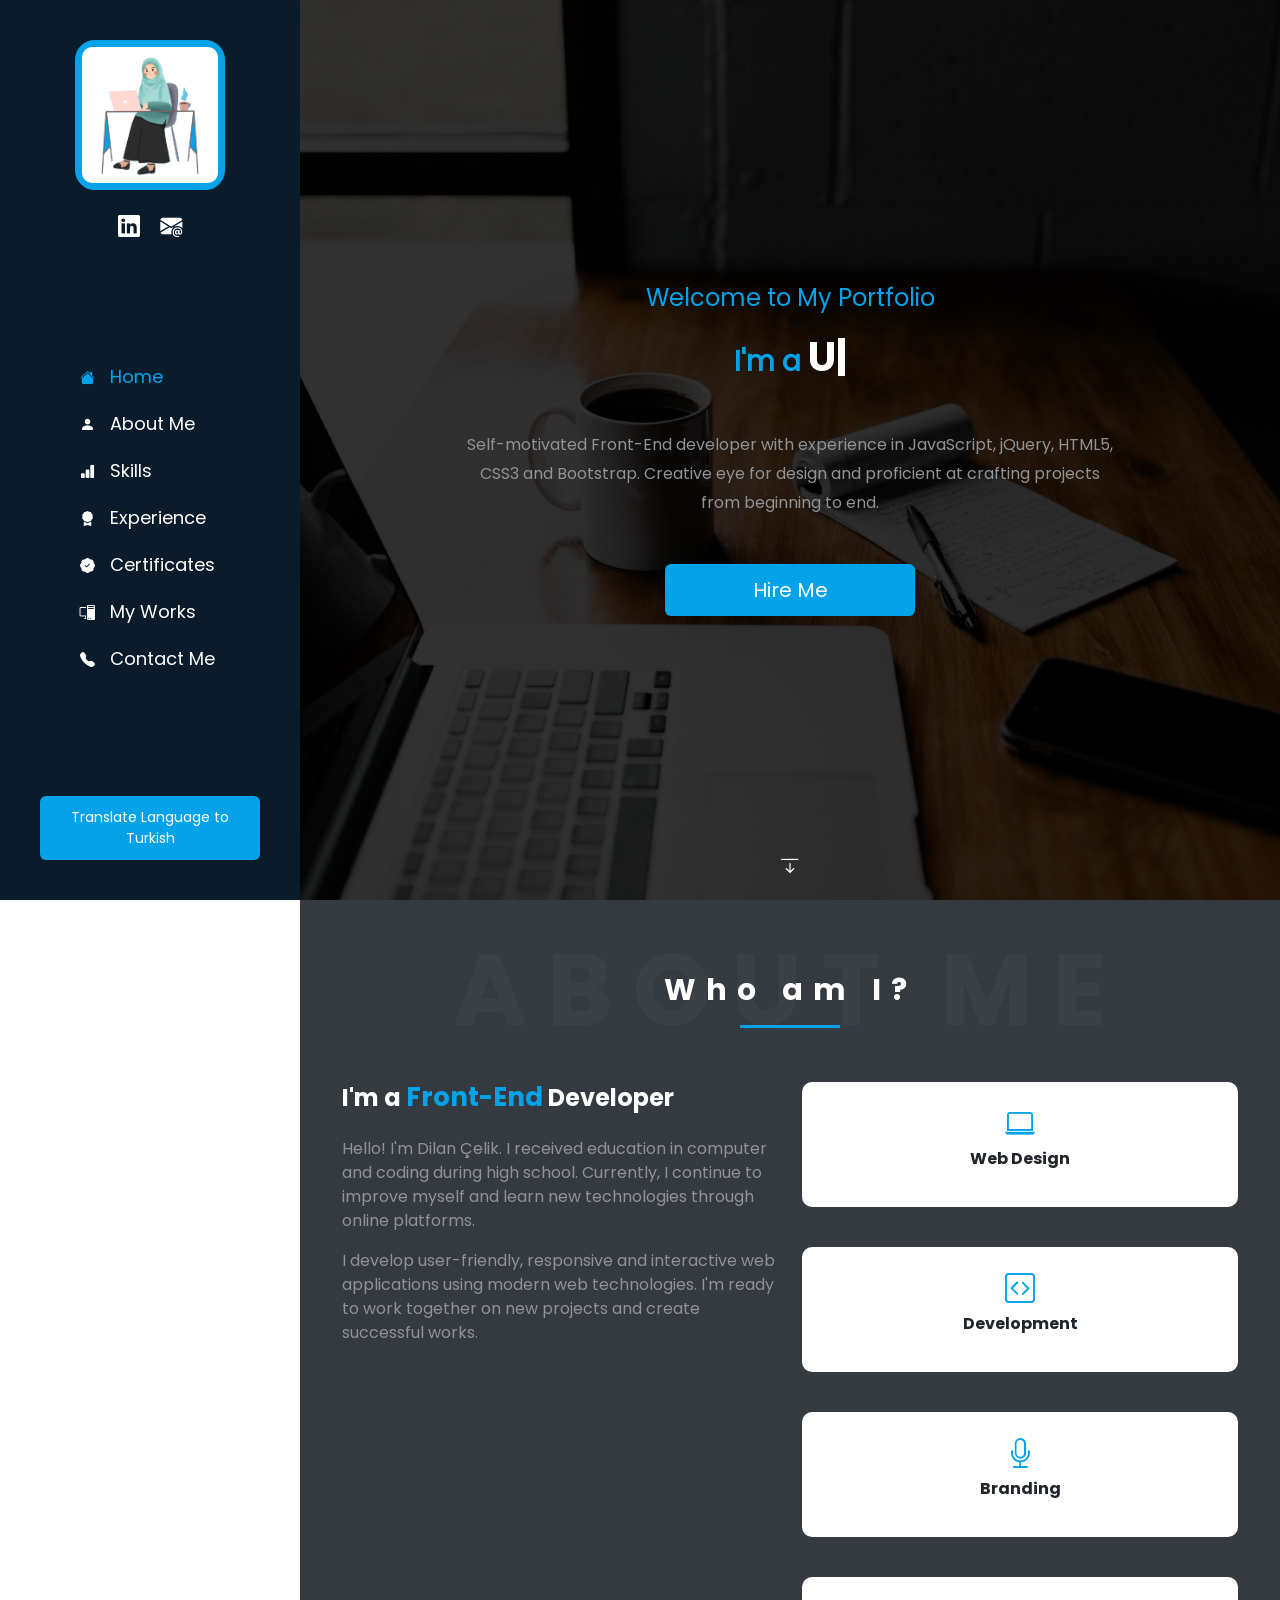
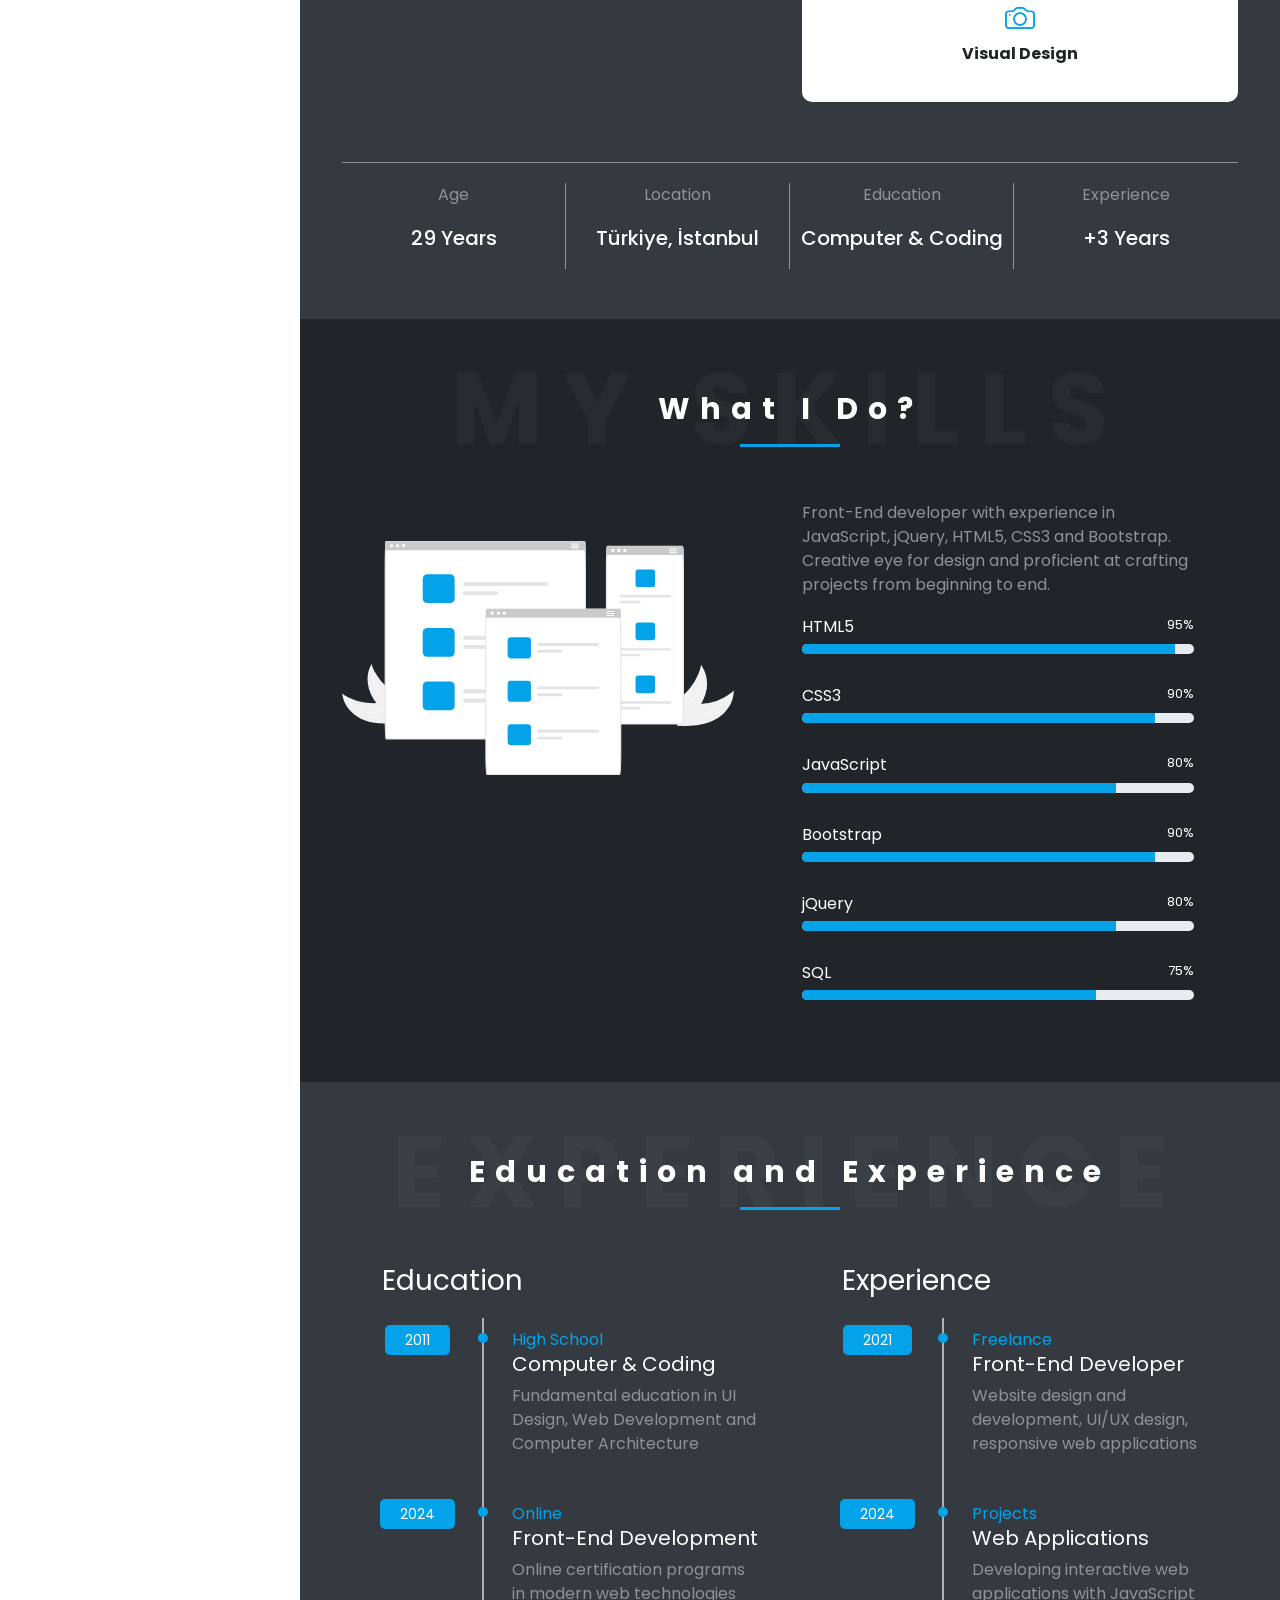
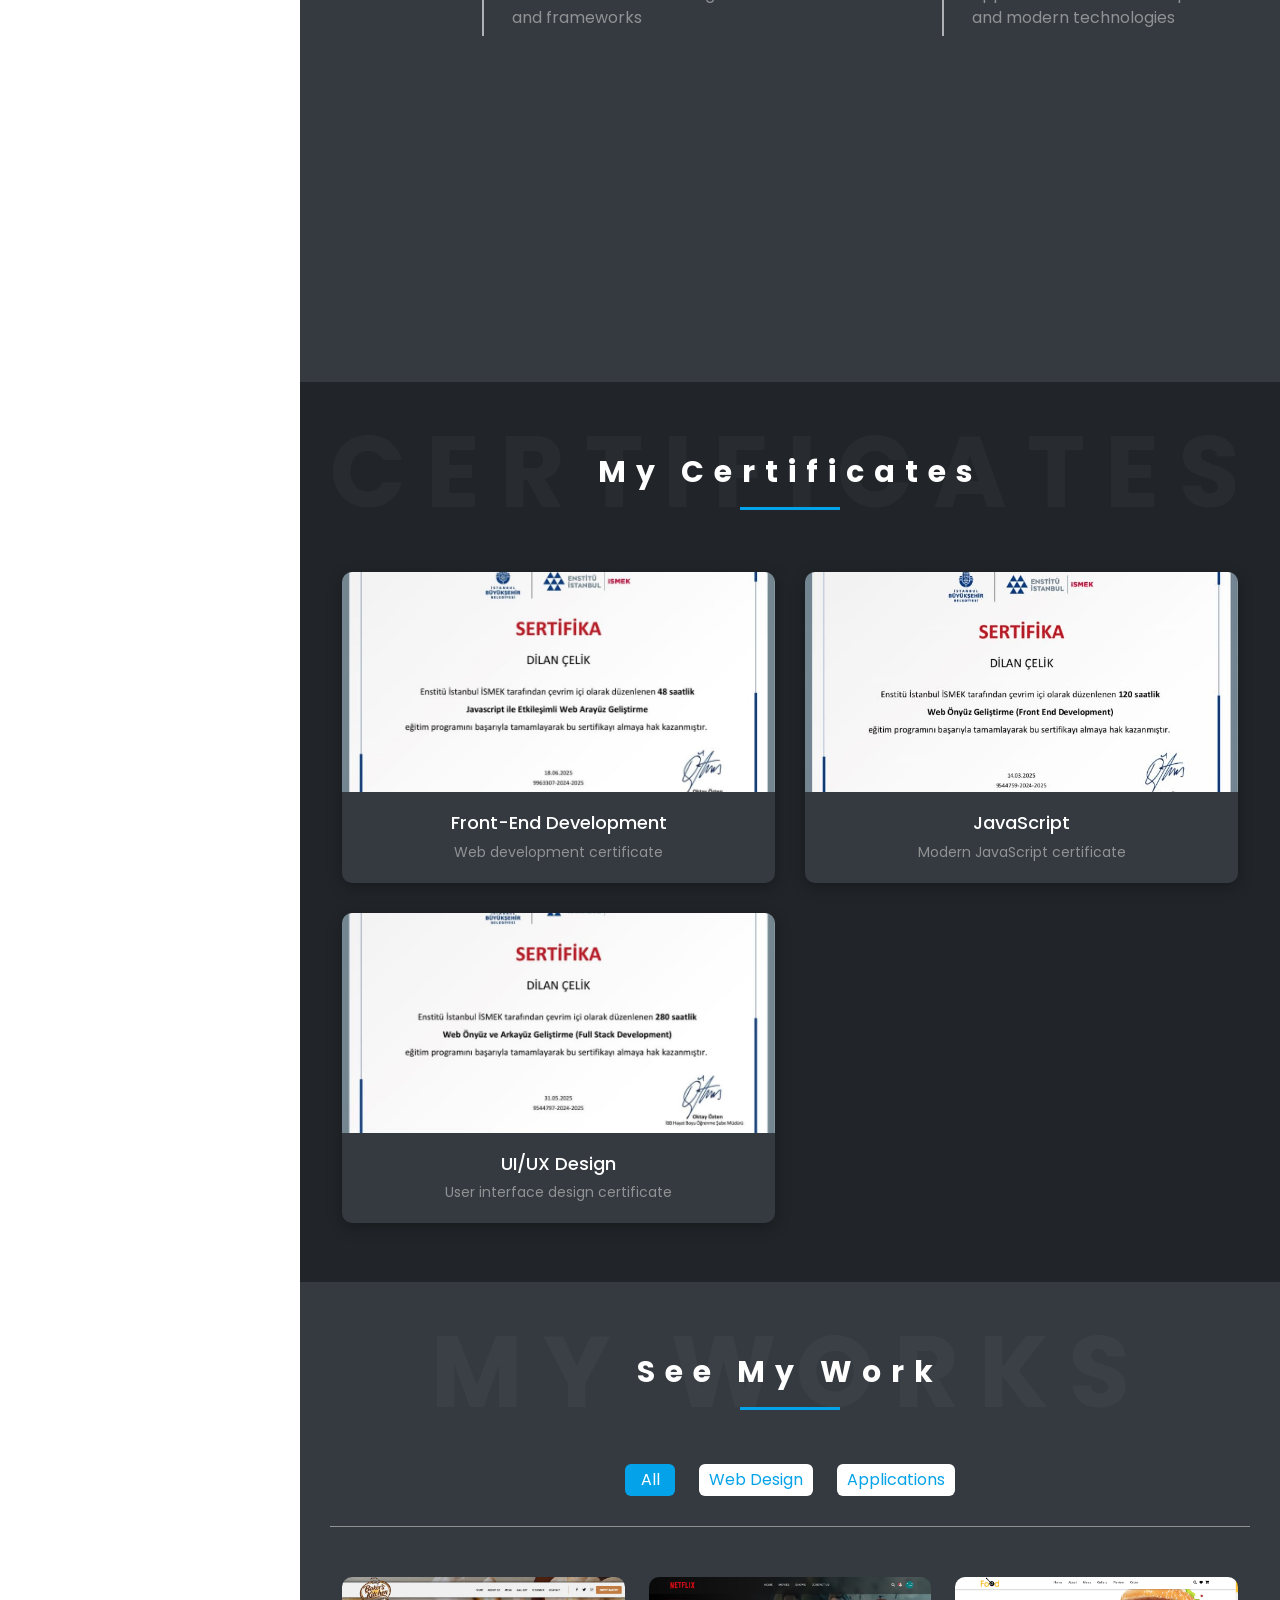
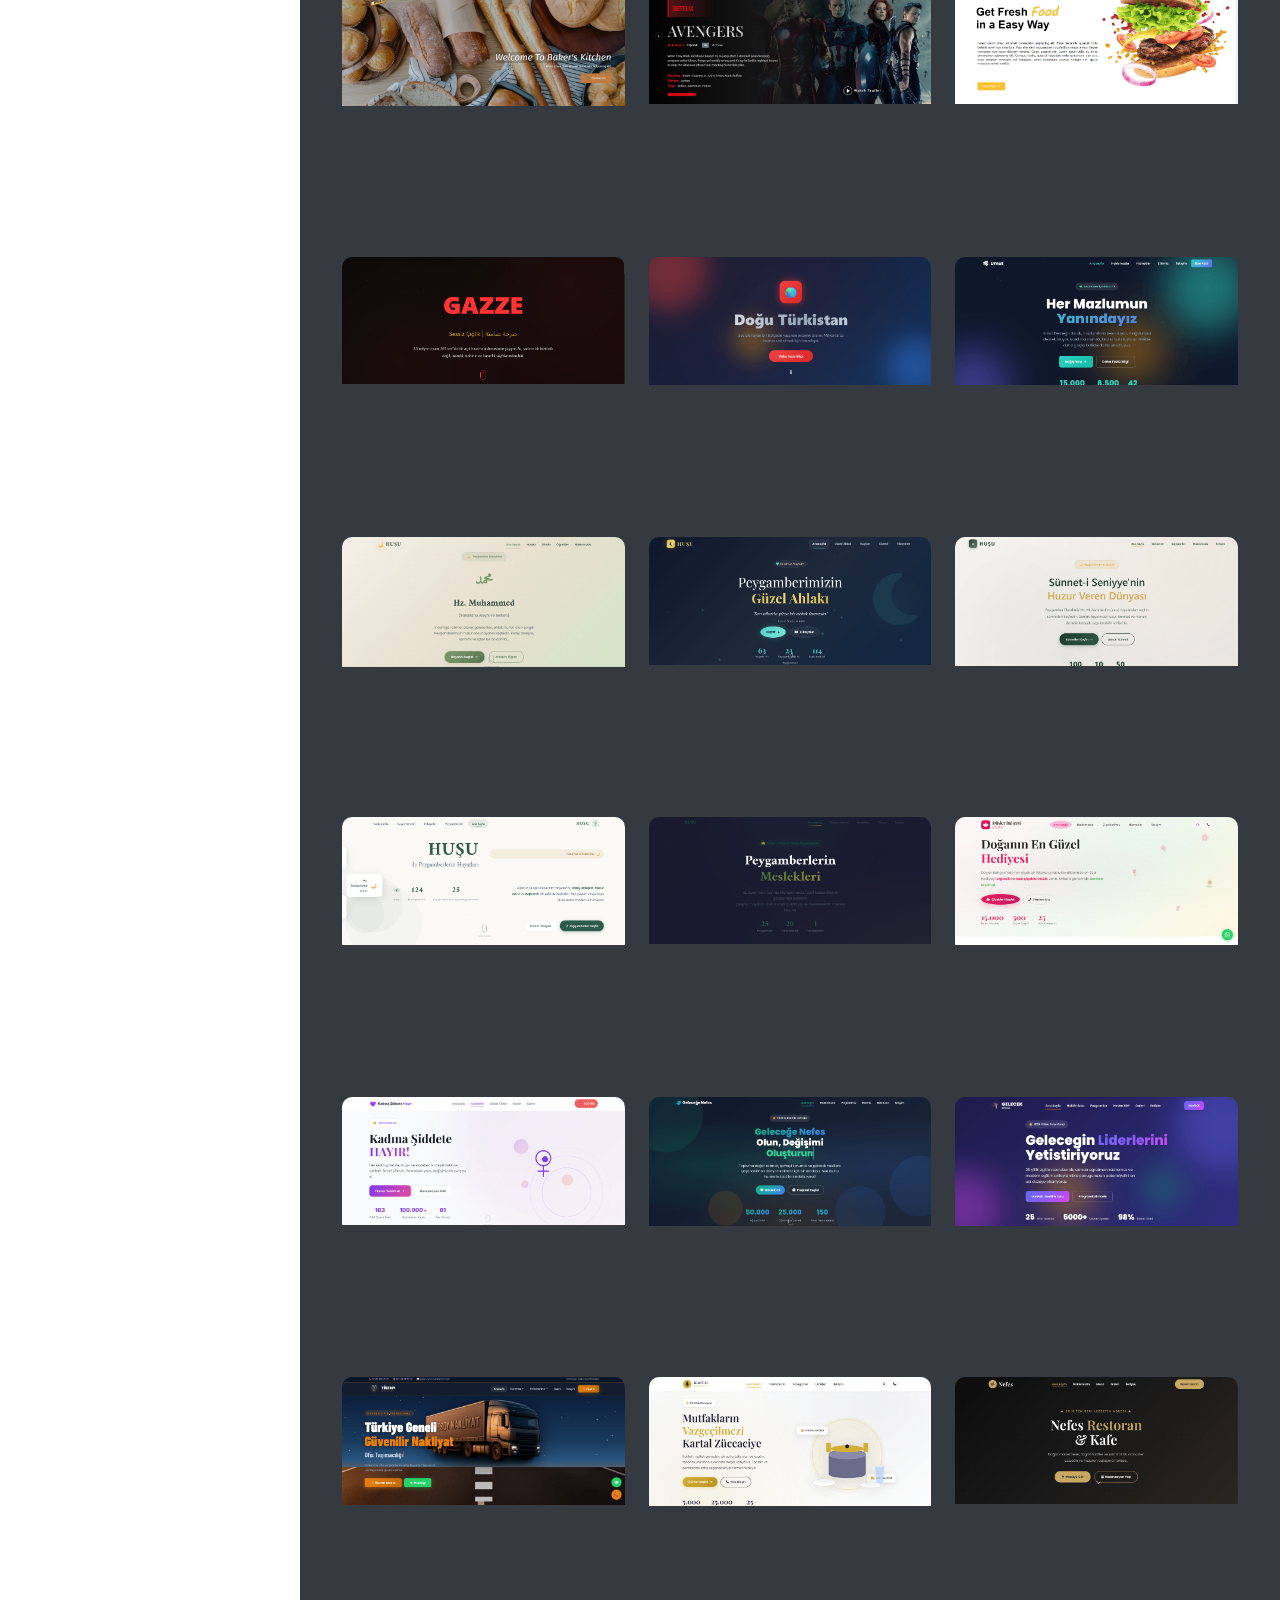
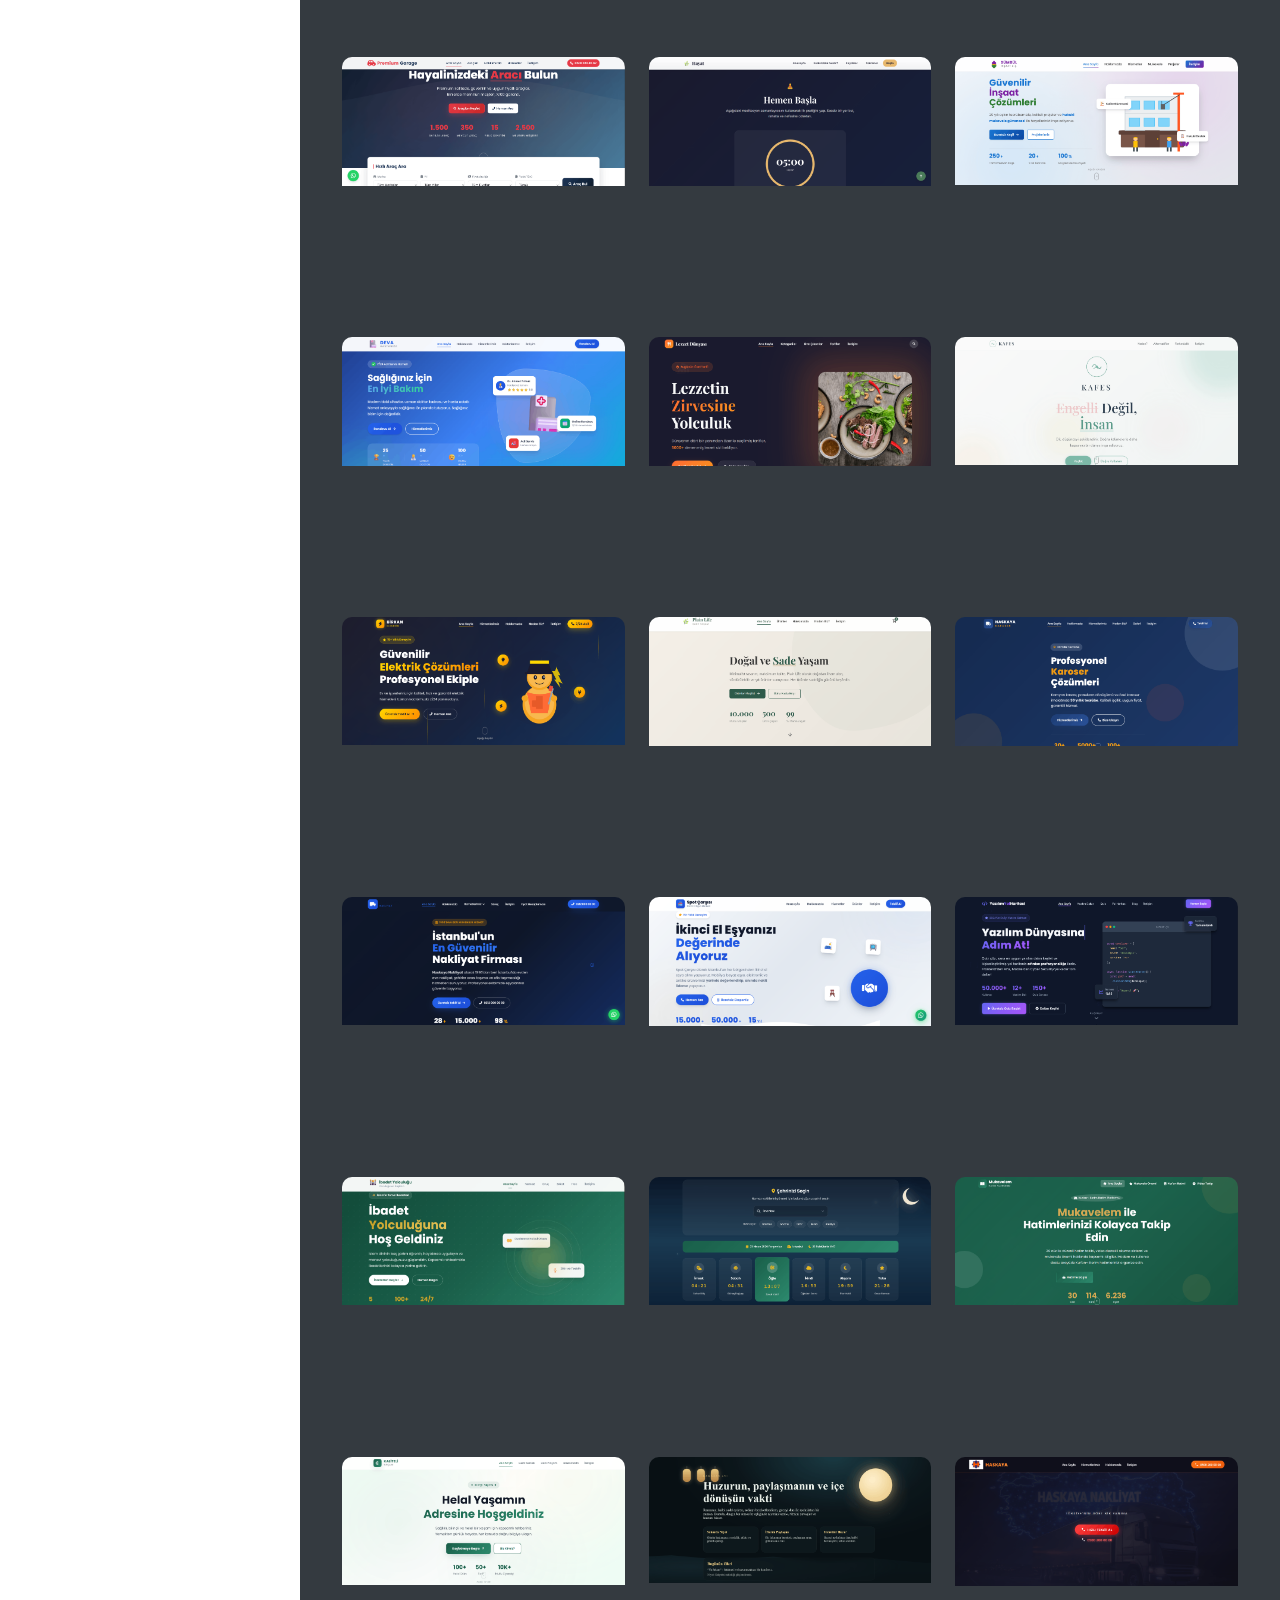
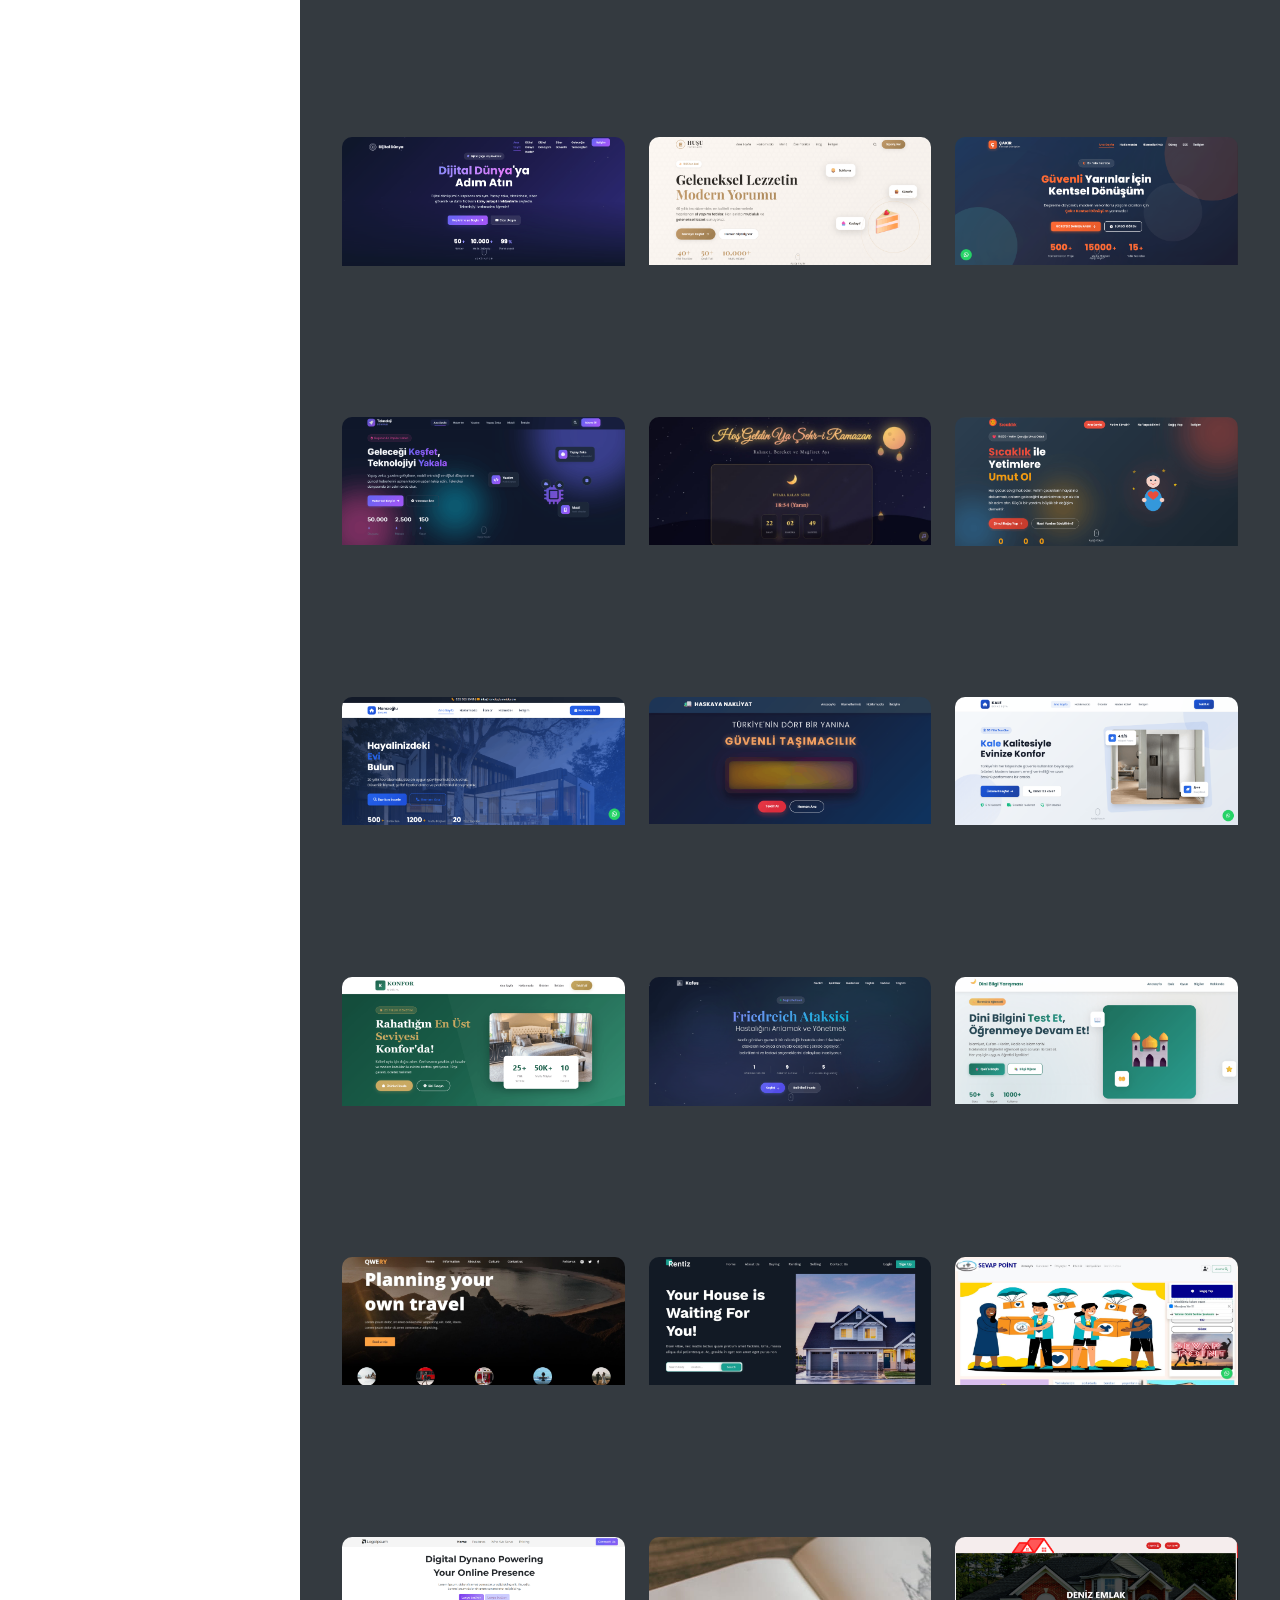
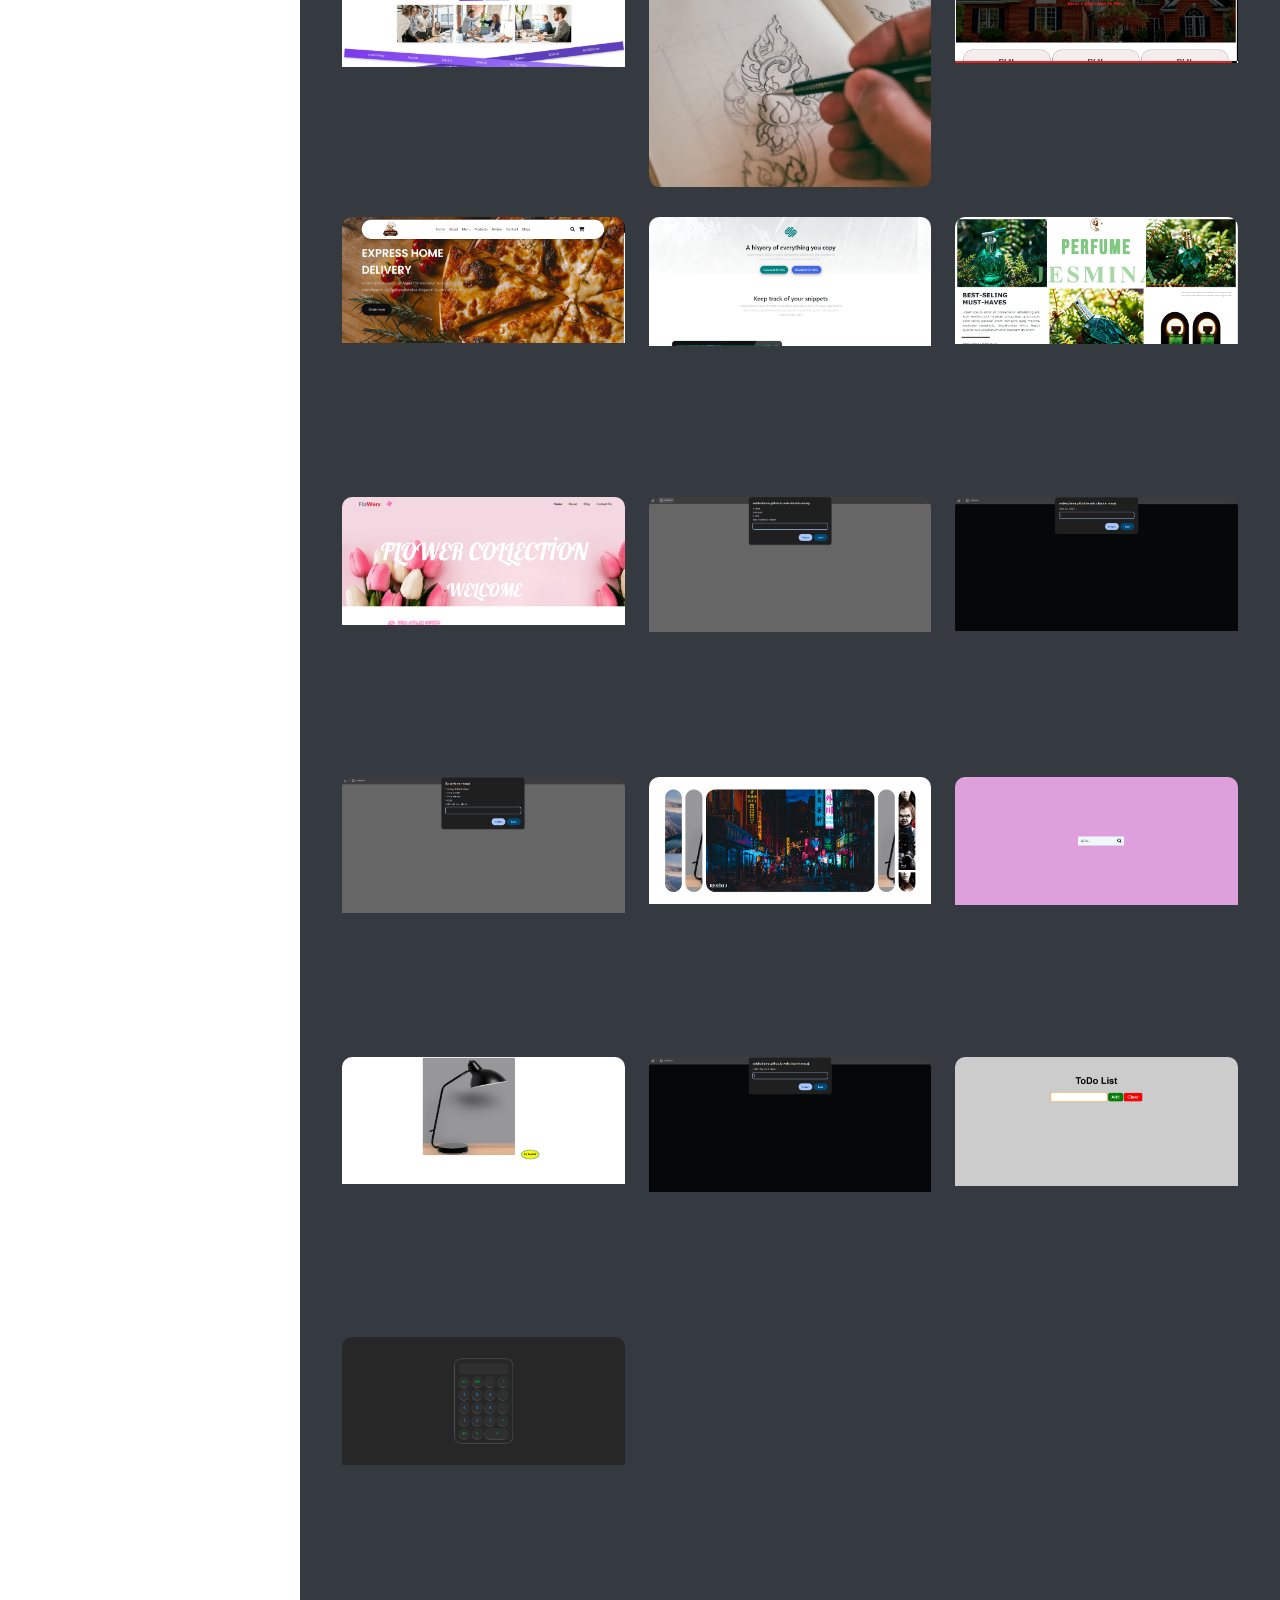
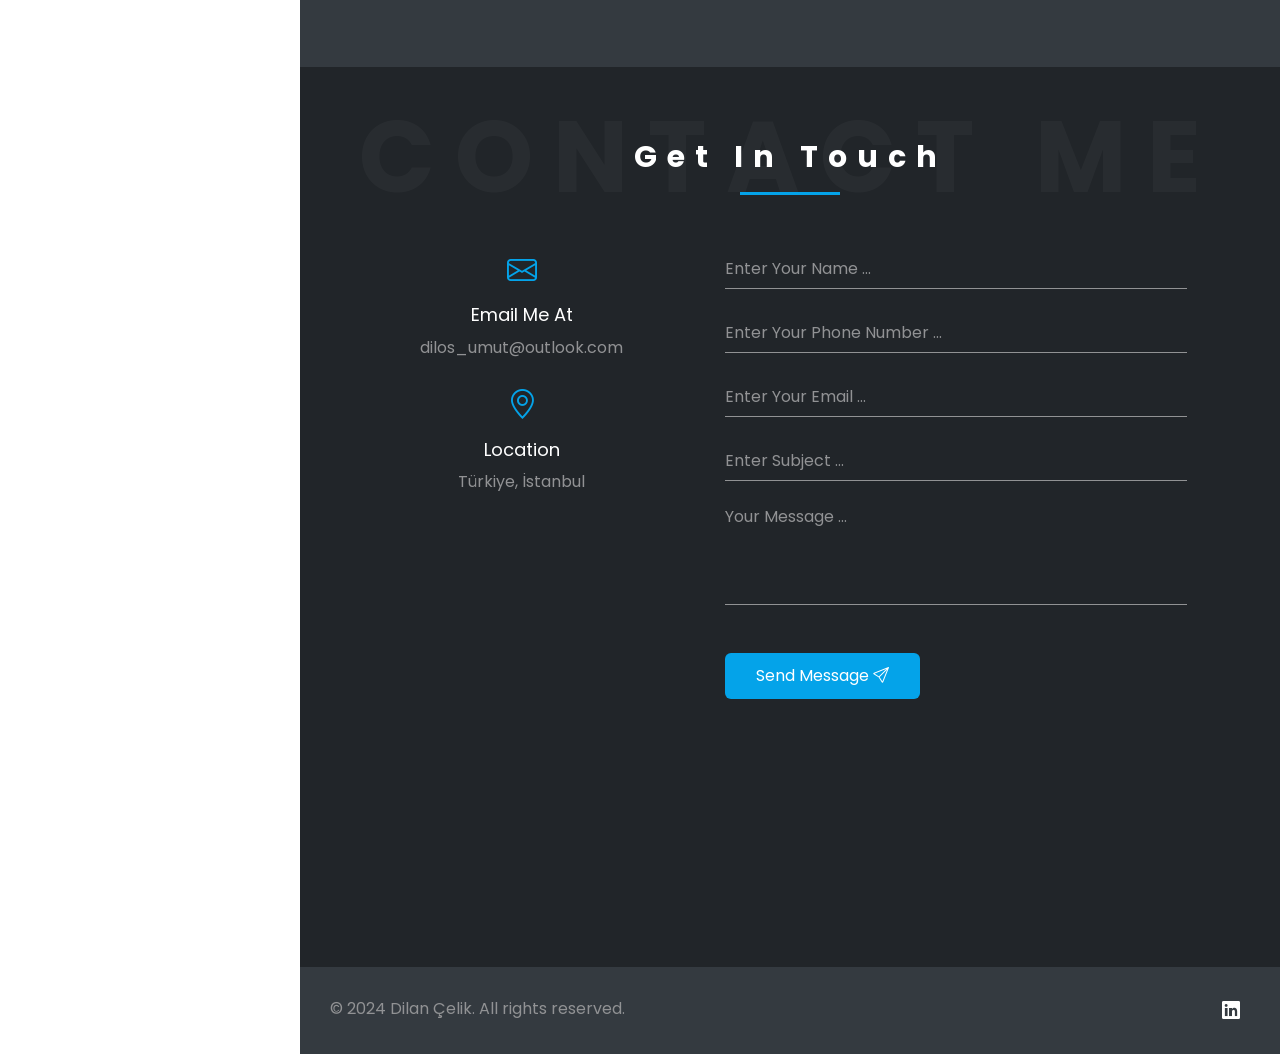
==== english.html @ c7489ef9 "Add files via upload" ====
<!DOCTYPE html>
<html lang="en">

<head>
    <meta charset="UTF-8">
    <meta name="viewport" content="width=device-width, initial-scale=1.0">
    <title>Dilan Çelik | Front-End Developer Portfolio</title>
    <meta name="description" content="Dilan Çelik - Front-End Developer Portfolio. Expert in HTML, CSS, JavaScript, Bootstrap">

    <link rel="stylesheet" href="assets/css/bootstrap.min.css" />
    <link rel="stylesheet" href="assets/css/bootstrap-icons.css" />
    <link rel="stylesheet" href="assets/css/loader.css" />
    <link rel="stylesheet" href="assets/css/main.css" />
    <link rel="stylesheet" href="assets/css/responsive.css" />
    <link rel="stylesheet" href="assets/css/dark.css">
</head>

<body>

    <div class="loading"></div>

    <div class="homepage">

        <aside class="sidebar">
            <div class="user-meta">
                <div class="user-image">
                    <img src="assets/images/Adsız.png" alt="Dilan Çelik - Profile Photo">
                </div>
                <div class="social-links">
                    <ul class="list-unstyled">
                      
                        <li>
                            <a href="https://www.linkedin.com/in/dilan-%C3%A7elik-4125091a3" target="_blank" rel="noopener noreferrer">
                            <i class="bi bi-linkedin"></i>
                            </a>
                        </li>
                       
                        <li>
                            <a href="mailto:dilos_umut@outlook.com">
                                <i class="bi bi-envelope-at-fill"></i>
                            </a>
                        </li>
                    </ul>
                </div>
            </div>

            <nav>
                <ul class="list-unstyled">
                    <li>
                        <a href="#home" class="active">
                            <i class="bi bi-house-fill"></i>
                            Home
                        </a>
                    </li>
                    <li>
                        <a href="#about-me">
                            <i class="bi bi-person-fill"></i>
                            About Me
                        </a>
                    </li>
                    <li>
                        <a href="#skills">
                            <i class="bi bi-bar-chart-fill"></i>
                            Skills
                        </a>
                    </li>
                    <li>
                        <a href="#experience">
                            <i class="bi bi-award-fill"></i>
                            Experience
                        </a>
                    </li>
                    <li>
                        <a href="#certificates">
                            <i class="bi bi-patch-check-fill"></i>
                            Certificates
                        </a>
                    </li>
                    <li>
                        <a href="#works">
                            <i class="bi bi-pc-display"></i>
                            My Works
                        </a>
                    </li>
                    <li>
                        <a href="#contacts">
                            <i class="bi bi-telephone-fill"></i>
                            Contact Me
                        </a>
                    </li>
                </ul>
            </nav>

            <div class="submit">
                <a href="index.html" class="btn">Translate Language to Turkish</a>
            </div>
        </aside>

 
        <div class="content" data-bs-spy="scroll">

            <div class="hero-section" id="home">
                <div class="overlay">
                    <button class="sidebar-toggle" aria-label="Toggle Menu">
                        <span></span>
                        <span></span>
                        <span></span>
                    </button>
                    <h2>Welcome to My Portfolio</h2>
                    <h3 class="main-typed">I'm a <span id="typed"></span></h3>
                    <p>
                        Self-motivated Front-End developer with experience in JavaScript, jQuery, HTML5, CSS3 and Bootstrap. Creative eye for design and proficient at crafting projects from beginning to end.
                    </p>
                    <a href="mailto:dilos_umut@outlook.com" class="btn">Hire Me</a>

                    <span class="get-started">
                        <i class="bi bi-arrow-bar-down"></i>
                    </span>
                </div>
            </div>

       
            <div class="about-me" id="about-me">
                <div class="section-title">
                    <h1>About Me</h1>
                    <h3>Who am I?</h3>
                </div>

                <div class="container">
                    <div class="row">
                        <div class="col-md-12 col-lg-6">
                            <div class="left-part">
                                <h2>
                                    I'm a <span>Front-End</span> Developer
                                </h2>
                                <p>
                                    Hello! I'm Dilan Çelik. I received education in computer and coding during high school. Currently, I continue to improve myself and learn new technologies through online platforms.
                                </p>
                                <p>
                                    I develop user-friendly, responsive and interactive web applications using modern web technologies. I'm ready to work together on new projects and create successful works.
                                </p>
                              
                            </div>
                        </div>
                        <div class="col-md-12 col-lg-6">
                            <div class="right-part">
                                <div class="box">
                                    <i class="bi bi-laptop"></i>
                                    <p>Web Design</p>
                                </div>
                                <div class="box">
                                    <i class="bi bi-code-square"></i>
                                    <p>Development</p>
                                </div>
                                <div class="box">
                                    <i class="bi bi-mic"></i>
                                    <p>Branding</p>
                                </div>
                                <div class="box">
                                    <i class="bi bi-camera"></i>
                                    <p>Visual Design</p>
                                </div>
                            </div>
                        </div>
                        <div class="col-md-12">
                            <div class="full-part">
                                <div class="box">
                                    <p>Age</p>
                                    <p>29 Years</p>
                                </div>
                                <div class="box">
                                    <p>Location</p>
                                    <p>Türkiye, İstanbul</p>
                                </div>
                                <div class="box">
                                    <p>Education</p>
                                    <p>Computer & Coding</p>
                                </div>
                                <div class="box">
                                    <p>Experience</p>
                                    <p>+3 Years</p>
                                </div>
                            </div>
                        </div>
                    </div>
                </div>
            </div>

           
            <div class="skills" id="skills">
                <div class="section-title">
                    <h1>My Skills</h1>
                    <h3>What I Do?</h3>
                </div>

                <div class="container">
                    <div class="row">
                        <div class="col-md-12 col-lg-6">
                            <img src="assets/images/skills.svg" alt="Skills illustration">
                        </div>
                        <div class="col-md-12 col-lg-6">
                            <p>Front-End developer with experience in JavaScript, jQuery, HTML5, CSS3 and Bootstrap. Creative eye for design and proficient at crafting projects from beginning to end.</p>
                            <h6>
                                <span>HTML5</span>
                                <span>95%</span>
                            </h6>
                            <div class="progress" role="progressbar" aria-label="HTML Skill" aria-valuenow="95"
                                aria-valuemin="0" aria-valuemax="100">
                                <div class="progress-bar" style="width: 95%"></div>
                            </div>
                            <h6>
                                <span>CSS3</span>
                                <span>90%</span>
                            </h6>
                            <div class="progress" role="progressbar" aria-label="CSS Skill" aria-valuenow="90"
                                aria-valuemin="0" aria-valuemax="100">
                                <div class="progress-bar" style="width: 90%"></div>
                            </div>
                            <h6>
                                <span>JavaScript</span>
                                <span>80%</span>
                            </h6>
                            <div class="progress" role="progressbar" aria-label="JavaScript Skill" aria-valuenow="80"
                                aria-valuemin="0" aria-valuemax="100">
                                <div class="progress-bar" style="width: 80%"></div>
                            </div>
                            <h6>
                                <span>Bootstrap</span>
                                <span>90%</span>
                            </h6>
                            <div class="progress" role="progressbar" aria-label="Bootstrap Skill" aria-valuenow="90"
                                aria-valuemin="0" aria-valuemax="100">
                                <div class="progress-bar" style="width: 90%"></div>
                            </div>
                            <h6>
                                <span>jQuery</span>
                                <span>80%</span>
                            </h6>
                            <div class="progress" role="progressbar" aria-label="jQuery Skill" aria-valuenow="80"
                                aria-valuemin="0" aria-valuemax="100">
                                <div class="progress-bar" style="width: 80%"></div>
                            </div>
                            <h6>
                                <span>SQL</span>
                                <span>75%</span>
                            </h6>
                            <div class="progress" role="progressbar" aria-label="SQL Skill" aria-valuenow="75"
                                aria-valuemin="0" aria-valuemax="100">
                                <div class="progress-bar" style="width: 75%"></div>
                            </div>

                        </div>
                    </div>
                </div>

            </div>

      
            <div class="experience" id="experience">
                <div class="section-title">
                    <h1>Experience</h1>
                    <h3>Education and Experience</h3>
                </div>

                <div class="container">
                    <div class="row">
                        <div class="col-md-12 col-lg-6">
                            <div class="timeline">
                                <h1>Education</h1>
                                <div class="timeline-item">
                                    <div class="left-part">
                                        <span class="year">2011</span>
                                    </div>
                                    <div class="right-part">
                                        <span class="tag">High School</span>
                                        <h3>Computer & Coding</h3>
                                        <p>
                                            Fundamental education in UI Design, Web Development and Computer Architecture
                                        </p>
                                    </div>
                                </div>
                                <div class="timeline-item">
                                    <div class="left-part">
                                        <span class="year">2024</span>
                                    </div>
                                    <div class="right-part">
                                        <span class="tag">Online</span>
                                        <h3>Front-End Development</h3>
                                        <p>
                                            Online certification programs in modern web technologies and frameworks
                                        </p>
                                    </div>
                                </div>
                            </div>
                        </div>
                        <div class="col-md-12 col-lg-6">
                            <div class="timeline">
                                <h1>Experience</h1>
                                <div class="timeline-item">
                                    <div class="left-part">
                                        <span class="year">2021</span>
                                    </div>
                                    <div class="right-part">
                                        <span class="tag">Freelance</span>
                                        <h3>Front-End Developer</h3>
                                        <p>
                                            Website design and development, UI/UX design, responsive web applications
                                        </p>
                                    </div>
                                </div>
                                <div class="timeline-item">
                                    <div class="left-part">
                                        <span class="year">2024</span>
                                    </div>
                                    <div class="right-part">
                                        <span class="tag">Projects</span>
                                        <h3>Web Applications</h3>
                                        <p>
                                            Developing interactive web applications with JavaScript and modern technologies
                                        </p>
                                    </div>
                                </div>
                            </div>
                        </div>
                    </div>
                </div>

            </div>

            <!-- Certificates Section -->
            <div class="certificates" id="certificates">
                <div class="section-title">
                    <h1>Certificates</h1>
                    <h3>My Certificates</h3>
                </div>

                <div class="container">
                    <div class="certificates-grid">
                        <div class="certificate-item">
                            <div class="img">
                                <img src="assets/sertifikalar/1.sertifika.jpeg" alt="Certificate 1">
                            </div>
                            <div class="certificate-info">
                                <h4>Front-End Development</h4>
                                <p>Web development certificate</p>
                            </div>
                            <div class="certificate-overlay">
                                <a href="assets/sertifikalar/1.sertifika.jpeg" target="_blank" aria-label="View Certificate">
                                    <i class="bi bi-eye"></i>
                                </a>
                            </div>
                        </div>

                        <div class="certificate-item">
                            <div class="img">
                                <img src="assets/sertifikalar/2.sertifika.jpeg" alt="Certificate 2">
                            </div>
                            <div class="certificate-info">
                                <h4>JavaScript</h4>
                                <p>Modern JavaScript certificate</p>
                            </div>
                            <div class="certificate-overlay">
                                <a href="assets/sertifikalar/2.sertifika.jpeg" target="_blank" aria-label="View Certificate">
                                    <i class="bi bi-eye"></i>
                                </a>
                            </div>
                        </div>

                        <div class="certificate-item">
                            <div class="img">
                                <img src="assets/sertifikalar/3.sertifika.jpeg" alt="Certificate 3">
                            </div>
                            <div class="certificate-info">
                                <h4>UI/UX Design</h4>
                                <p>User interface design certificate</p>
                            </div>
                            <div class="certificate-overlay">
                                <a href="assets/sertifikalar/3.sertifika.jpeg" target="_blank" aria-label="View Certificate">
                                    <i class="bi bi-eye"></i>
                                </a>
                            </div>
                        </div>
                    </div>
                </div>
            </div>

         
            <div class="works" id="works">
                <div class="section-title">
                    <h1>My Works</h1>
                    <h3>See My Work</h3>
                </div>

                <div class="button-group filter-button-group">
                    <button class="btn active" data-filter="*">All</button>
                    <button class="btn" data-filter=".webdesign">Web Design</button>
                    <button class="btn" data-filter=".application">Applications</button>
                </div>

           <div class="container">
                    <div class="row grid">
                       <!-- ====================== 1)- Div ========================= -->
                        <div class="col-md-6 col-lg-4 element-item webdesign" data-category="webdesign">
                            <div class="box">
                                <div class="img">
                                    <img src="assets/images/firinss.jpg" alt="Fırın Web Sitesi">
                                </div>
                                <a href="https://webkodlama.github.io/firin/" target="_blank" rel="noopener noreferrer">
                                    <i class="bi bi-link"></i>
                                </a>
                            </div>
                        </div>
                               <!-- ====================== 2)- Div ========================= -->
                        <div class="col-md-6 col-lg-4 element-item webdesign" data-category="webdesign">
                            <div class="box">
                                <div class="img">
                                    <img src="assets/images/netflix.jpg" alt="Netflix Clone">
                                </div>
                                <a href="https://webkodlama.github.io/netflix/" target="_blank" rel="noopener noreferrer">
                                    <i class="bi bi-link"></i>
                                </a>
                            </div>
                        </div>
                               <!-- ====================== 3)- Div ========================= -->
                        <div class="col-md-6 col-lg-4 element-item webdesign" data-category="webdesign">
                            <div class="box">
                                <div class="img">
                                    <img src="assets/images/food.jpg.png" alt="Food Web Sitesi">
                                </div>
                                <a href="https://webkodlama.github.io/food/" target="_blank" rel="noopener noreferrer">
                                    <i class="bi bi-link"></i>
                                </a>
                            </div>
                        </div>
                                   <!-- ====================== BAŞLANGIÇ ==========================  -->
                          <div class="col-md-6 col-lg-4 element-item webdesign" data-category="webdesign">
                            <div class="box">
                                <div class="img">
                                    <img src="assets/images/gazze.png" alt="">
                                </div>
                                <a href="https://webkodlama.github.io/gazze/" target="_blank" rel="noopener noreferrer">
                                    <i class="bi bi-link"></i>
                                </a>
                            </div>
                        </div>
                        
                          <div class="col-md-6 col-lg-4 element-item webdesign" data-category="webdesign">
                            <div class="box">
                                <div class="img">
                                    <img src="assets/images/dogu-turkistan.png" alt="">
                                </div>
                                <a href="https://webkodlama.github.io/Dogu-Turkistan/" target="_blank" rel="noopener noreferrer">
                                    <i class="bi bi-link"></i>
                                </a>
                            </div>
                        </div>

                          <div class="col-md-6 col-lg-4 element-item webdesign" data-category="webdesign">
                            <div class="box">
                                <div class="img">
                                    <img src="assets/images/mazlumlar-dernek.png" alt="">
                                </div>
                                <a href="https://webkodlama.github.io/mazlumlar/" target="_blank" rel="noopener noreferrer">
                                    <i class="bi bi-link"></i>
                                </a>
                            </div>
                        </div>

                          <div class="col-md-6 col-lg-4 element-item webdesign" data-category="webdesign">
                            <div class="box">
                                <div class="img">
                                    <img src="assets/images/peygamberimin-hayati.png" alt="">
                                </div>
                                <a href="https://webkodlama.github.io/Peygamberimizin-hayati/" target="_blank" rel="noopener noreferrer">
                                    <i class="bi bi-link"></i>
                                </a>
                            </div>
                        </div>

                          <div class="col-md-6 col-lg-4 element-item webdesign" data-category="webdesign">
                            <div class="box">
                                <div class="img">
                                    <img src="assets/images/peygamberimizin-ahlaki.png" alt="Fırın Web Sitesi">
                                </div>
                                <a href="https://webkodlama.github.io/Peygamberimizin-ahlaki/" target="_blank" rel="noopener noreferrer">
                                    <i class="bi bi-link"></i>
                                </a>
                            </div>
                        </div>

                          <div class="col-md-6 col-lg-4 element-item webdesign" data-category="webdesign">
                            <div class="box">
                                <div class="img">
                                    <img src="assets/images/peygamberimizin-sunnetleri.png" alt="Fırın Web Sitesi">
                                </div>
                                <a href="https://webkodlama.github.io/Peygamberimizin-sunnetleri/" target="_blank" rel="noopener noreferrer">
                                    <i class="bi bi-link"></i>
                                </a>
                            </div>
                        </div>

                          <div class="col-md-6 col-lg-4 element-item webdesign" data-category="webdesign">
                            <div class="box">
                                <div class="img">
                                    <img src="assets/images/peygamberlerin-hayatlari.png" alt="Fırın Web Sitesi">
                                </div>
                                <a href="https://webkodlama.github.io/Peyghamberlerin-hayatlari/" target="_blank" rel="noopener noreferrer">
                                    <i class="bi bi-link"></i>
                                </a>
                            </div>
                        </div>

                          <div class="col-md-6 col-lg-4 element-item webdesign" data-category="webdesign">
                            <div class="box">
                                <div class="img">
                                    <img src="assets/images/peygamberlerin-meslekleri.png" alt="">
                                </div>
                                <a href="https://webkodlama.github.io/Peygamberlerin-meslekleri/" target="_blank" rel="noopener noreferrer">
                                    <i class="bi bi-link"></i>
                                </a>
                            </div>
                        </div>

                          <div class="col-md-6 col-lg-4 element-item webdesign" data-category="webdesign">
                            <div class="box">
                                <div class="img">
                                    <img src="assets/images/düsler-bahcesi-cicekci.png" alt="">
                                </div>
                                <a href="https://webkodlama.github.io/dusler-bahcesi-cicekci/" target="_blank" rel="noopener noreferrer">
                                    <i class="bi bi-link"></i>
                                </a>
                            </div>
                        </div>

                          <div class="col-md-6 col-lg-4 element-item webdesign" data-category="webdesign">
                            <div class="box">
                                <div class="img">
                                    <img src="assets/images/kadina-siddete-hayir.png" alt="">
                                </div>
                                <a href="https://webkodlama.github.io/kadina-siddete-hayir/" target="_blank" rel="noopener noreferrer">
                                    <i class="bi bi-link"></i>
                                </a>
                            </div>
                        </div>

                          <div class="col-md-6 col-lg-4 element-item webdesign" data-category="webdesign">
                            <div class="box">
                                <div class="img">
                                    <img src="assets/images/sosyal-sorumluluk.png" alt="">
                                </div>
                                <a href="https://webkodlama.github.io/sosyal-sorumluluk-projesi/" target="_blank" rel="noopener noreferrer">
                                    <i class="bi bi-link"></i>
                                </a>
                            </div>
                        </div>

                          <div class="col-md-6 col-lg-4 element-item webdesign" data-category="webdesign">
                            <div class="box">
                                <div class="img">
                                    <img src="assets/images/kolej.png" alt="">
                                </div>
                                <a href="https://webkodlama.github.io/kolej-egitim/" target="_blank" rel="noopener noreferrer">
                                    <i class="bi bi-link"></i>
                                </a>
                            </div>
                        </div>

                        <div class="col-md-6 col-lg-4 element-item webdesign" data-category="webdesign">
                            <div class="box">
                                <div class="img">
                                    <img src="assets/images/naakliye-tasimacilik.png" alt="">
                                </div>
                                <a href="https://webkodlama.github.io/nakliye-tasimacilik/" target="_blank" rel="noopener noreferrer">
                                    <i class="bi bi-link"></i>
                                </a>
                            </div>
                        </div>

                        <div class="col-md-6 col-lg-4 element-item webdesign" data-category="webdesign">
                            <div class="box">
                                <div class="img">
                                    <img src="assets/images/zuccaciye.png" alt="">
                                </div>
                                <a href="https://webkodlama.github.io/zuccaciye/" target="_blank" rel="noopener noreferrer">
                                    <i class="bi bi-link"></i>
                                </a>
                            </div>
                        </div>

                        <div class="col-md-6 col-lg-4 element-item webdesign" data-category="webdesign">
                            <div class="box">
                                <div class="img">
                                    <img src="assets/images/modern-cafe.png" alt="">
                                </div>
                                <a href="https://webkodlama.github.io/modern-restoran-cafe/" target="_blank" rel="noopener noreferrer">
                                    <i class="bi bi-link"></i>
                                </a>
                            </div>
                        </div>

                        <div class="col-md-6 col-lg-4 element-item webdesign" data-category="webdesign">
                            <div class="box">
                                <div class="img">
                                    <img src="assets/images/arac-galeri.png" alt="">
                                </div>
                                <a href="https://webkodlama.github.io/arac-galerisi/" target="_blank" rel="noopener noreferrer">
                                    <i class="bi bi-link"></i>
                                </a>
                            </div>
                        </div>

                        <div class="col-md-6 col-lg-4 element-item webdesign" data-category="webdesign">
                            <div class="box">
                                <div class="img">
                                    <img src="assets/images/farkindalik.png" alt="">
                                </div>
                                <a href="https://webkodlama.github.io/kendini-farket-farkindalik/" target="_blank" rel="noopener noreferrer">
                                    <i class="bi bi-link"></i>
                                </a>
                            </div>
                        </div>

                        <div class="col-md-6 col-lg-4 element-item webdesign" data-category="webdesign">
                            <div class="box">
                                <div class="img">
                                    <img src="assets/images/insaat-yapi.png" alt="">
                                </div>
                                <a href="https://webkodlama.github.io/insaat-yapi/" target="_blank" rel="noopener noreferrer">
                                    <i class="bi bi-link"></i>
                                </a>
                            </div>
                        </div>

                        <div class="col-md-6 col-lg-4 element-item webdesign" data-category="webdesign">
                            <div class="box">
                                <div class="img">
                                    <img src="assets/images/hastahane.png" alt="">
                                </div>
                                <a href="https://webkodlama.github.io/hastahane/" target="_blank" rel="noopener noreferrer">
                                    <i class="bi bi-link"></i>
                                </a>
                            </div>
                        </div>

                        <div class="col-md-6 col-lg-4 element-item webdesign" data-category="webdesign">
                            <div class="box">
                                <div class="img">
                                    <img src="assets/images/lezzet-yemek.png" alt="">
                                </div>
                                <a href="https://webkodlama.github.io/lezzet-yemekler/" target="_blank" rel="noopener noreferrer">
                                    <i class="bi bi-link"></i>
                                </a>
                            </div>
                        </div>

                        <div class="col-md-6 col-lg-4 element-item webdesign" data-category="webdesign">
                            <div class="box">
                                <div class="img">
                                    <img src="assets/images/dilimizdeki-engeller.png" alt="">
                                </div>
                                <a href="https://webkodlama.github.io/Dilimizdeki-Engelleri-Kaldiralim/" target="_blank" rel="noopener noreferrer">
                                    <i class="bi bi-link"></i>
                                </a>
                            </div>
                        </div>

                        <div class="col-md-6 col-lg-4 element-item webdesign" data-category="webdesign">
                            <div class="box">
                                <div class="img">
                                    <img src="assets/images/elektrik.png" alt="">
                                </div>
                                <a href="https://webkodlama.github.io/elektrik/" target="_blank" rel="noopener noreferrer">
                                    <i class="bi bi-link"></i>
                                </a>
                            </div>
                        </div>

                        <div class="col-md-6 col-lg-4 element-item webdesign" data-category="webdesign">
                            <div class="box">
                                <div class="img">
                                    <img src="assets/images/mini-e-ticaret.png" alt="">
                                </div>
                                <a href="https://webkodlama.github.io/mini-e-ticaret/" target="_blank" rel="noopener noreferrer">
                                    <i class="bi bi-link"></i>
                                </a>
                            </div>
                        </div>

                        <div class="col-md-6 col-lg-4 element-item webdesign" data-category="webdesign">
                            <div class="box">
                                <div class="img">
                                    <img src="assets/images/kamyon-kasalari-karoser.png" alt="">
                                </div>
                                <a href="https://webkodlama.github.io/kamyon-kasalari-karoser/" target="_blank" rel="noopener noreferrer">
                                    <i class="bi bi-link"></i>
                                </a>
                            </div>
                        </div>

                        <div class="col-md-6 col-lg-4 element-item webdesign" data-category="webdesign">
                            <div class="box">
                                <div class="img">
                                    <img src="assets/images/nakliye.png" alt="">
                                </div>
                                <a href="https://webkodlama.github.io/nakliye/" target="_blank" rel="noopener noreferrer">
                                    <i class="bi bi-link"></i>
                                </a>
                            </div>
                        </div>

                        <div class="col-md-6 col-lg-4 element-item webdesign" data-category="webdesign">
                            <div class="box">
                                <div class="img">
                                    <img src="assets/images/ikinci-el-spot.png" alt="">
                                </div>
                                <a href="https://webkodlama.github.io/ikinci-el-spot/" target="_blank" rel="noopener noreferrer">
                                    <i class="bi bi-link"></i>
                                </a>
                            </div>
                        </div>

                        <div class="col-md-6 col-lg-4 element-item webdesign" data-category="webdesign">
                            <div class="box">
                                <div class="img">
                                    <img src="assets/images/yazilim.png" alt="">
                                </div>
                                <a href="https://webkodlama.github.io/yazilim/" target="_blank" rel="noopener noreferrer">
                                    <i class="bi bi-link"></i>
                                </a>
                            </div>
                        </div>

                        <div class="col-md-6 col-lg-4 element-item webdesign" data-category="webdesign">
                            <div class="box">
                                <div class="img">
                                    <img src="assets/images/ibadetyolculugu.png" alt="">
                                </div>
                                <a href="https://webkodlama.github.io/ibadet-yolculugu/" target="_blank" rel="noopener noreferrer">
                                    <i class="bi bi-link"></i>
                                </a>
                            </div>
                        </div>
                        
                        <div class="col-md-6 col-lg-4 element-item webdesign" data-category="webdesign">
                            <div class="box">
                                <div class="img">
                                    <img src="assets/images/ezan-vakitleri.png" alt="">
                                </div>
                                <a href="https://webkodlama.github.io/ezan-vakitleri/" target="_blank" rel="noopener noreferrer">
                                    <i class="bi bi-link"></i>
                                </a>
                            </div>
                        </div>

                        <div class="col-md-6 col-lg-4 element-item webdesign" data-category="webdesign">
                            <div class="box">
                                <div class="img">
                                    <img src="assets/images/mukavvele.png" alt="">
                                </div>
                                <a href="https://webkodlama.github.io/mukavele/" target="_blank" rel="noopener noreferrer">
                                    <i class="bi bi-link"></i>
                                </a>
                            </div>
                        </div>

                        <div class="col-md-6 col-lg-4 element-item webdesign" data-category="webdesign">
                            <div class="box">
                                <div class="img">
                                    <img src="assets/images/helal-yasamak.png" alt="">
                                </div>
                                <a href="https://webkodlama.github.io/helal-yasamak/" target="_blank" rel="noopener noreferrer">
                                    <i class="bi bi-link"></i>
                                </a>
                            </div>
                        </div>

                        <div class="col-md-6 col-lg-4 element-item webdesign" data-category="webdesign">
                            <div class="box">
                                <div class="img">
                                    <img src="assets/images/ramazan-saatleri.png" alt="">
                                </div>
                                <a href="https://webkodlama.github.io/ramazan-saatleri/" target="_blank" rel="noopener noreferrer">
                                    <i class="bi bi-link"></i>
                                </a>
                            </div>
                        </div>

                        <div class="col-md-6 col-lg-4 element-item webdesign" data-category="webdesign">
                            <div class="box">
                                <div class="img">
                                    <img src="assets/images/nakliyat-tasimacilik.png" alt="">
                                </div>
                                <a href="https://webkodlama.github.io/nakliyat-tasimacilik/" target="_blank" rel="noopener noreferrer">
                                    <i class="bi bi-link"></i>
                                </a>
                            </div>
                        </div>

                        <div class="col-md-6 col-lg-4 element-item webdesign" data-category="webdesign">
                            <div class="box">
                                <div class="img">
                                    <img src="assets/images/dijital-dunya.png" alt="">
                                </div>
                                <a href="https://webkodlama.github.io/dijital-dunya/" target="_blank" rel="noopener noreferrer">
                                    <i class="bi bi-link"></i>
                                </a>
                            </div>
                        </div>

                        <div class="col-md-6 col-lg-4 element-item webdesign" data-category="webdesign">
                            <div class="box">
                                <div class="img">
                                    <img src="assets/images/tatlilar.png" alt="">
                                </div>
                                <a href="https://webkodlama.github.io/tatlilar/" target="_blank" rel="noopener noreferrer">
                                    <i class="bi bi-link"></i>
                                </a>
                            </div>
                        </div>

                        <div class="col-md-6 col-lg-4 element-item webdesign" data-category="webdesign">
                            <div class="box">
                                <div class="img">
                                    <img src="assets/images/kentsel-donusum.png" alt="">
                                </div>
                                <a href="https://webkodlama.github.io/kentsel-donusum/" target="_blank" rel="noopener noreferrer">
                                    <i class="bi bi-link"></i>
                                </a>
                            </div>
                        </div>

                        <div class="col-md-6 col-lg-4 element-item webdesign" data-category="webdesign">
                            <div class="box">
                                <div class="img">
                                    <img src="assets/images/teknoloji-dunyasi.png" alt="">
                                </div>
                                <a href="https://webkodlama.github.io/teknolji-dunyasi/" target="_blank" rel="noopener noreferrer">
                                    <i class="bi bi-link"></i>
                                </a>
                            </div>
                        </div>

                        <div class="col-md-6 col-lg-4 element-item webdesign" data-category="webdesign">
                            <div class="box">
                                <div class="img">
                                    <img src="assets/images/ramazanw.jpg" alt="">
                                </div>
                                <a href="https://webkodlama.github.io/ramazan/" target="_blank" rel="noopener noreferrer">
                                    <i class="bi bi-link"></i>
                                </a>
                            </div>
                        </div>

                        <div class="col-md-6 col-lg-4 element-item webdesign" data-category="webdesign">
                            <div class="box">
                                <div class="img">
                                    <img src="assets/images/yetim-oksuz.png" alt="">
                                </div>
                                <a href="https://webkodlama.github.io/yetim-oksuz/" target="_blank" rel="noopener noreferrer">
                                    <i class="bi bi-link"></i>
                                </a>
                            </div>
                        </div>

                        <div class="col-md-6 col-lg-4 element-item webdesign" data-category="webdesign">
                            <div class="box">
                                <div class="img">
                                    <img src="assets/images/emlak.png" alt="">
                                </div>
                                <a href="https://webkodlama.github.io/emlak/" target="_blank" rel="noopener noreferrer">
                                    <i class="bi bi-link"></i>
                                </a>
                            </div>
                        </div>

                        <div class="col-md-6 col-lg-4 element-item webdesign" data-category="webdesign">
                            <div class="box">
                                <div class="img">
                                    <img src="assets/images/nakliyat.png" alt="">
                                </div>
                                <a href="https://webkodlama.github.io/nakliyat/" target="_blank" rel="noopener noreferrer">
                                    <i class="bi bi-link"></i>
                                </a>
                            </div>
                        </div>

                        <div class="col-md-6 col-lg-4 element-item webdesign" data-category="webdesign">
                            <div class="box">
                                <div class="img">
                                    <img src="assets/images/beyaz-esya.png" alt="">
                                </div>
                                <a href="https://webkodlama.github.io/beyaz-esya/" target="_blank" rel="noopener noreferrer">
                                    <i class="bi bi-link"></i>
                                </a>
                            </div>
                        </div>

                        <div class="col-md-6 col-lg-4 element-item webdesign" data-category="webdesign">
                            <div class="box">
                                <div class="img">
                                    <img src="assets/images/konfor-mobil.png" alt="">
                                </div>
                                <a href="https://webkodlama.github.io/konfor-mobilya/" target="_blank" rel="noopener noreferrer">
                                    <i class="bi bi-link"></i>
                                </a>
                            </div>
                        </div>

                        <div class="col-md-6 col-lg-4 element-item webdesign" data-category="webdesign">
                            <div class="box">
                                <div class="img">
                                    <img src="assets/images/fredi-ataksi.png" alt="">
                                </div>
                                <a href="https://webkodlama.github.io/Friedreich-ataksisi-hastaligi/" target="_blank" rel="noopener noreferrer">
                                    <i class="bi bi-link"></i>
                                </a>
                            </div>
                        </div>

                        <div class="col-md-6 col-lg-4 element-item webdesign" data-category="webdesign">
                            <div class="box">
                                <div class="img">
                                    <img src="assets/images/dini-bilgi.png" alt="">
                                </div>
                                <a href="https://webkodlama.github.io/dini-bilgi-yarismasi/" target="_blank" rel="noopener noreferrer">
                                    <i class="bi bi-link"></i>
                                </a>
                            </div>
                        </div>

                         
                        <div class="col-md-6 col-lg-4 element-item webdesign" data-category="webdesign">
                            <div class="box">
                                <div class="img">
                                    <img src="assets/images/gez.jpg" alt="Seyahat Web Sitesi">
                                </div>
                                <a href="https://webkodlama.github.io/travels/" target="_blank" rel="noopener noreferrer">
                                    <i class="bi bi-link"></i>
                                </a>
                            </div>
                        </div>
         
                        <div class="col-md-6 col-lg-4 element-item webdesign" data-category="webdesign">
                            <div class="box">
                                <div class="img">
                                    <img src="assets/images/otel.jpg" alt="Otel Web Sitesi">
                                </div>
                                <a href="https://webkodlama.github.io/hotel/" target="_blank" rel="noopener noreferrer">
                                    <i class="bi bi-link"></i>
                                </a>
                            </div>
                        </div>
                      
                        <div class="col-md-6 col-lg-4 element-item webdesign" data-category="webdesign">
                            <div class="box">
                                <div class="img">
                                    <img src="assets/images/sevapPoint.jpg" alt="SevapPoint Web Sitesi">
                                </div>
                                <a href="http://webkodlama.github.io/SevapPoint/" target="_blank" rel="noopener noreferrer">
                                    <i class="bi bi-link"></i>
                                </a>
                            </div>
                        </div>

                        <div class="col-md-6 col-lg-4 element-item webdesign" data-category="webdesign">
                            <div class="box">
                                <div class="img">
                                    <img src="assets/images/dijital_web.png" alt="Dijital Web Sitesi">
                                </div>
                                <a href="https://webkodlama.github.io/dijital-web/" target="_blank" rel="noopener noreferrer">
                                    <i class="bi bi-link"></i>
                                </a>
                            </div>
                        </div>

                        <div class="col-md-6 col-lg-4 element-item webdesign" data-category="webdesign">
                            <div class="box">
                                <div class="img">
                                    <img src="assets/images/graphic3.jpg" alt="Grafik Tasarım">
                                </div>
                                <a href="#" target="_blank" rel="noopener noreferrer">
                                    <i class="bi bi-link"></i>
                                </a>
                            </div>
                        </div>                
                        <div class="col-md-6 col-lg-4 element-item webdesign" data-category="webdesign">
                            <div class="box">
                                <div class="img">
                                    <img src="assets/images/real-estate.jpg.png" alt="Emlak Web Sitesi">
                                </div>
                                <a href="https://webkodlama.github.io/real_estate/" target="_blank" rel="noopener noreferrer">
                                    <i class="bi bi-link"></i>
                                </a>
                            </div>
                        </div>
                        <div class="col-md-6 col-lg-4 element-item webdesign" data-category="webdesign">
                            <div class="box">
                                <div class="img">
                                    <img src="assets/images/fast-food.jpg.png" alt="Fast Food Web Sitesi">
                                </div>
                                <a href="https://webkodlama.github.io/Fast_Food/" target="_blank" rel="noopener noreferrer">
                                    <i class="bi bi-link"></i>
                                </a>
                            </div>
                        </div>
                        <div class="col-md-6 col-lg-4 element-item webdesign" data-category="webdesign">
                            <div class="box">
                                <div class="img">
                                    <img src="assets/images/health-medicine.png" alt="Sağlık Web Sitesi">
                                </div>
                                <a href="https://webkodlama.github.io/health-medicine/" target="_blank" rel="noopener noreferrer">
                                    <i class="bi bi-link"></i>
                                </a>
                            </div>
                        </div>    

                        <div class="col-md-6 col-lg-4 element-item webdesign" data-category="webdesign">
                            <div class="box">
                                <div class="img">
                                    <img src="assets/images/perfume_web.png" alt="Parfüm Web Sitesi">
                                </div>
                                <a href="https://webkodlama.github.io/perfume_web/" target="_blank" rel="noopener noreferrer">
                                    <i class="bi bi-link"></i>
                                </a>
                            </div>
                        </div>    

                        <div class="col-md-6 col-lg-4 element-item webdesign" data-category="webdesign">
                            <div class="box">
                                <div class="img">
                                    <img src="assets/images/flower.png" alt="Çiçek Web Sitesi">
                                </div>
                                <a href="https://webkodlama.github.io/flower-tulip/" target="_blank" rel="noopener noreferrer">
                                    <i class="bi bi-link"></i>
                                </a>
                            </div>
                        </div>

                        <div class="col-md-6 col-lg-4 element-item application" data-category="application">
                            <div class="box">
                                <div class="img">
                                    <img src="assets/images/bnzn_uyglma.png" alt="Döngü Uygulaması">
                                </div>
                                <a href="https://webkodlama.github.io/for_cycle_application/" target="_blank" rel="noopener noreferrer">
                                    <i class="bi bi-link"></i>
                                </a>
                            </div>
                        </div>

                        <div class="col-md-6 col-lg-4 element-item application" data-category="application">
                            <div class="box">
                                <div class="img">
                                    <img src="assets/images/beden-endeksi.png" alt="Beden Kitle İndeksi Uygulaması">
                                </div>
                                <a href="https://webkodlama.github.io/body_index_application/" target="_blank" rel="noopener noreferrer">
                                    <i class="bi bi-link"></i>
                                </a>
                            </div>
                        </div>

                        <div class="col-md-6 col-lg-4 element-item application" data-category="application">
                            <div class="box">
                                <div class="img">
                                    <img src="assets/images/swich-cas-atm.png" alt="ATM Uygulaması">
                                </div>
                                <a href="https://webkodlama.github.io/switch-case.atm-application/" target="_blank" rel="noopener noreferrer">
                                    <i class="bi bi-link"></i>
                                </a>
                            </div>
                        </div>

                        <div class="col-md-6 col-lg-4 element-item application" data-category="application">
                            <div class="box">
                                <div class="img">
                                    <img src="assets/images/gallery.png" alt="Galeri Uygulaması">
                                </div>
                                <a href="https://webkodlama.github.io/galery/" target="_blank" rel="noopener noreferrer">
                                    <i class="bi bi-link"></i>
                                </a>
                            </div>
                        </div>
                        
                        <div class="col-md-6 col-lg-4 element-item application" data-category="application">
                            <div class="box">
                                <div class="img">
                                    <img src="assets/images/search.png" alt="Arama Uygulaması">
                                </div>
                                <a href="https://webkodlama.github.io/search/" target="_blank" rel="noopener noreferrer">
                                    <i class="bi bi-link"></i>
                                </a>
                            </div>
                        </div>

                        <div class="col-md-6 col-lg-4 element-item application" data-category="application">
                            <div class="box">
                                <div class="img">
                                    <img src="assets/images/light-on-off.png" alt="Işık Kontrol Uygulaması">
                                </div>
                                <a href="https://webkodlama.github.io/light-on-off/" target="_blank" rel="noopener noreferrer">
                                    <i class="bi bi-link"></i>
                                </a>
                            </div>
                        </div>

                        <div class="col-md-6 col-lg-4 element-item application" data-category="application">
                            <div class="box">
                                <div class="img">
                                    <img src="assets/images/if-else-app.png" alt="Koşul Uygulaması">
                                </div>
                                <a href="https://webkodlama.github.io/if-else_application/" target="_blank" rel="noopener noreferrer">
                                    <i class="bi bi-link"></i>
                                </a>
                            </div>
                        </div>

                        <div class="col-md-6 col-lg-4 element-item application" data-category="application">
                            <div class="box">
                                <div class="img">
                                    <img src="assets/images/ToDo_list.jpg" alt="Yapılacaklar Listesi Uygulaması">
                                </div>
                                <a href="https://webkodlama.github.io/ToDo_list/" target="_blank" rel="noopener noreferrer">
                                    <i class="bi bi-link"></i>
                                </a>
                            </div>
                        </div>

                        <div class="col-md-6 col-lg-4 element-item application" data-category="application">
                            <div class="box">
                                <div class="img">
                                    <img src="assets/images/calculatorrr.jpg" alt="Hesap Makinesi Uygulaması">
                                </div>
                                <a href="https://webkodlama.github.io/calculator_application/" target="_blank" rel="noopener noreferrer">
                                    <i class="bi bi-link"></i>
                                </a>
                            </div>
                        </div>

                    </div>
                </div>
            </div>

      
            <div class="contacts" id="contacts">
                <div class="section-title">
                    <h1>Contact Me</h1>
                    <h3>Get In Touch</h3>
                </div>

                <div class="container">
                    <div class="row">
                        <div class="col-md-12 col-lg-5">
                            <div class="left-part">
                           
                                <div class="box">
                                    <i class="bi bi-envelope"></i>
                                    <h3>Email Me At</h3>
                                    <p>dilos_umut@outlook.com</p>
                                </div>
                                <div class="box">
                                    <i class="bi bi-geo-alt"></i>
                                    <h3>Location</h3>
                                    <p>Türkiye, İstanbul</p>
                                </div>
                            </div>
                        </div>
                        <div class="col-md-12 col-lg-7">
                            <div class="right-part">
                                <form action="mailto:dilos_umut@outlook.com" method="post" enctype="text/plain">
                                    <div class="form-group">
                                        <input type="text" name="name" class="form-control" placeholder="Enter Your Name ..." required>
                                    </div>
                                    <div class="form-group">
                                        <input type="tel" name="phone" class="form-control" placeholder="Enter Your Phone Number ...">
                                    </div>
                                    <div class="form-group">
                                        <input type="email" name="email" class="form-control" placeholder="Enter Your Email ..." required>
                                    </div>
                                    <div class="form-group">
                                        <input type="text" name="subject" class="form-control" placeholder="Enter Subject ..." required>
                                    </div>
                                    <div class="form-group">
                                        <textarea name="message" class="form-control" placeholder="Your Message ..." required></textarea>
                                    </div>
                                    <div class="submit">
                                        <button type="submit" class="btn">Send Message <i class="bi bi-send"></i></button>
                                    </div>
                                </form>
                            </div>
                        </div>
                    </div>
                </div>
            </div>

      
            <footer>
                <div class="left-part">
                    <p>&copy; 2024 Dilan Çelik. All rights reserved.</p>
                </div>
                <div class="right-part">
                    <div class="social-links">
                        <ul class="list-unstyled">
                            <li>
                                <a href="https://www.linkedin.com/in/dilan-%C3%A7elik-4125091a3" target="_blank" rel="noopener noreferrer" aria-label="LinkedIn">
                                    <i class="bi bi-linkedin"></i>
                                </a>
                            </li>
                        </ul>
                    </div>
                </div>
            </footer>
        </div>
    </div>

    <script src="assets/js/jquery-3.7.1.js"></script>
    <script src="assets/js/popper.min.js"></script>
    <script src="assets/js/bootstrap.min.js"></script>
    <script src="assets/js/typed.umd.js"></script>
    <script src="assets/js/isotope.pkgd.min.js"></script>
    <script src="assets/js/english.js"></script>
</body>

</html>
---- assets/css/loader.css ----
.loading{
    position: fixed;
    top: 0;
    left: 0;
    width: 100%;
    height: 100%;
    z-index: 99999;
}

.loading::before,
.loading::after{
    content: '';
    background-color: #0A1B2B;
    height: 50%;
    width: 100%;
    position: absolute;
    left: 0;
    transition: all 1s;
}

.loading::before{
    bottom: 0;
}

.loading::after{
    top: 0;
}

.endLoading::before{
    bottom: -60%;
}

.endLoading::after{
    top: -60%;
}
---- assets/css/main.css ----
/* Fonts available on Google Fonts */
@font-face {
    font-family: 'Poppins-regular';
    src: url('../fonts/Poppins-Regular.ttf');
}

@font-face {
    font-family: 'Poppins-medium';
    src: url('../fonts/Poppins-Medium.ttf');
}

@font-face {
    font-family: 'Poppins-bold';
    src: url('../fonts/Poppins-Bold.ttf');
}

/* Main Color */

.main-typed{
    color: #04a3e9;
    font-weight: 900;
}
html,body{
    overflow-x: hidden;
}

:root {
    --background: #fff;
   --color_one:rgb(0,0,0);
    --main-color: #04a3e9;
    --second-color: #0A1B2B;
    --section-bg-color: #343a40;
    --section-bg-color2: #212529;
    --white-color: #fff;
    --text-color:#919294;
}

/* Reset Defaults */
* {
    margin: 0;
    padding: 0;
    box-sizing: border-box;
    font-family: 'Poppins-regular';
}

/* General Styling */
.btn{
    position: relative;
    -webkit-transition: ease-out 0.5s;
    -moz-transition: ease-out 0.5s;
    transition: ease-out 0.5s;
}

.btn::before,
.btn::after{
    content: '';
    position: absolute;
    width: 0;
    height: 0;
    transition: .5s;
}

.btn::before{
    top: -9px;
    left: -9px;
    border-top: 3px solid transparent;
    border-left: 3px solid transparent;
}

.btn::after{
    bottom: -9px;
    right: -9px;
    border-bottom: 3px solid transparent;
    border-right: 3px solid transparent;
}

.btn:hover::before,
.btn:hover::after{
    width: 50px;
    height: 40px;
    border-color: var(--main-color);
}

.section-title{
    position: relative;
    margin-bottom: 32px;
}

.section-title h1{
    font-size: 100px;
    text-align: center;
    text-transform: uppercase;
    font-family: 'Poppins-bold';
    letter-spacing: 20px;
    user-select: none;
    color:var(--white-color);
    opacity: 0.03;
}

.section-title h3{
    font-size: 30px;
    text-align: center;
    color: var(--white-color);
    font-family: 'Poppins-bold';
    letter-spacing: 10px;
    position: absolute;
    left: 50%;
    top: 50%;
    transform: translate(-50%,-50%);
    width: 100%;
}

.section-title h3:after{
    content: '';
    width: 100px;
    height: 3px;
    background-color: var(--main-color);
    position: absolute;
    left: 0;
    right: 0;
    margin: auto;
    bottom: -20px;
}


/* Start My Portfolio Styling */

.homepage .sidebar{
    position: fixed;
    width: 300px;
    top: 0;
    left: 0;
    height: 100%;
    background-color: var(--second-color);
    display: flex;
    align-items: center;
    justify-content: space-between;
    flex-direction: column;
    padding: 40px;
}

.homepage .sidebar .user-meta .user-image{
    width: 150px;
    height: 150px;
    border-radius: 20px;
    padding: 5px;
    border: 2px solid var(--main-color);
    margin-bottom: 20px;
    background-color: var(--main-color);
}

.homepage .sidebar .user-meta .user-image img{
    width: 100%;
    height: 100%;
    border-radius: 10px;
}

.homepage .sidebar .user-meta .social-links{
    width: 100%;
}

.homepage .sidebar .user-meta .social-links ul{
    display: flex;
    justify-content: center;
}

.homepage .sidebar .user-meta .social-links ul li{
    margin: 0 10px;
}

.homepage .sidebar .user-meta .social-links ul li a i{
    color:var(--white-color);
    font-size: 22px;
    transition: all 0.5s;
}

.homepage .sidebar .user-meta .social-links ul li a:hover i{
    color:var(--main-color)
}

.homepage .sidebar nav{
    width: 100%;
}

.homepage .sidebar nav li{
    margin-bottom: 20px;
    padding: 0 30px;
}

.homepage .sidebar nav li a{
    color: var(--white-color);
    text-decoration: none;
    font-size: 18px;
    transition: all 0.5s;
}

.homepage .sidebar nav li a i{
    padding: 0 10px;
    color:var(--white-color);
    font-size: 15px;
}

.homepage .sidebar nav li a:hover,
.homepage .sidebar nav li a.active{
    color: var(--main-color);
}

.homepage .sidebar nav li a:hover i,
.homepage .sidebar nav li a.active i{
    color: var(--main-color);
}

.homepage .sidebar .copyright p{
    font-size: 10px;
    text-align: center;
    color:var(--white-color)
}

/* Sidebar Language Button */
.homepage .sidebar .submit{
    width: 100%;
    text-align: center;
}

.homepage .sidebar .submit .btn{
    display: inline-block;
    background-color: var(--main-color);
    color: var(--white-color);
    padding: 10px 20px;
    font-size: 14px;
    border-radius: 6px;
    text-decoration: none;
    z-index: 1;
    position: relative;
}

.homepage .sidebar .submit .btn:hover{
    background-color: var(--white-color);
    color: var(--main-color);
}

/* Start Hero Section Styling */

.homepage .content{
    margin-left: 300px;
    width: calc(100% - 300px);
}

.homepage .content .hero-section{
    height: 100vh;
    background-image: url('../images/herobg.jpg');
    background-repeat: no-repeat;
    background-size: cover;
    background-position: center;
    position: relative;
}

.homepage .content .overlay{
    width: 100%;
    height: 100%;
    background-color: rgba(0, 0, 0, 0.8);
    z-index: 8;
    display: flex;
    align-items: center;
    justify-content: center;
    flex-direction: column;
    padding: 20px;
}

.homepage .content .overlay *{
    z-index: 9;
}

.homepage .content .overlay h2{
    font-size: 24px;
    color: var(--main-color);
    margin-bottom: 20px;
}

.homepage .content .overlay h3 {
    margin-bottom: 50px;
}

.homepage .content .overlay h3 span{
    font-size: 40px;
    color: var(--white-color);
    font-family: 'Poppins-bold';
    
}

.homepage .content .overlay p{
    color: var(--text-color);
    width: 70%;
    text-align: center;
    margin: 30px 0 50x;
    line-height: 1.8;
}

.homepage .content .overlay .btn{
    background-color: var(--main-color);
    color: var(--white-color);
    padding: 10px 30px;
    font-size: 20px;
    border-radius: 6px;
    min-width: 250px;
    margin-top: 30px;
}

.homepage .content .overlay .btn:hover{
    border: 2px solid var(--white-color);
}


.homepage .content .hero-section .get-started{
    position: absolute;
    bottom: 20px;
    left: 0;
    right: 0;
    font-size: 20px;
    margin: 0 auto;
    color:var(--white-color);
    cursor: pointer;
    text-align: center;
    animation: jumpStart 1.5s infinite;
}

@keyframes jumpStart{
    0%{
        bottom: 20px;
    }

    50%{
        bottom: 30px;
    }

    100%{
        bottom: 20px;
    }
}


/* Start About me section styling */

.homepage .about-me{
    background-color: var(--section-bg-color);
    padding: 30px 30px 50px;
}

.homepage .about-me .left-part h2{
    color: var(--white-color);
    font-size: 24px;
    font-family: 'Poppins-bold';
    margin-bottom: 24px;
}

.homepage .about-me .left-part h2 span{
    color: var(--main-color);
    font-size: 26px;
    font-family: 'Poppins-bold';
}

.homepage .about-me .left-part p{
    color: var(--text-color);
    margin-bottom: 16px;
}

.homepage .about-me .left-part .btn{
    background-color: var(--main-color);
    padding: 10px 20px;
    min-width: 200px;
    color:var(--white-color);
    margin-top: 20px;
}

.homepage .about-me .left-part .btn:hover{
    border: 2px solid var(--white-color);
}

.homepage .about-me .right-part{
    display: flex;
    flex-wrap: wrap;
    justify-content: space-between;
}

.homepage .about-me .right-part .box{
    width: 100%;
    background-color: var(--white-color);
    padding: 20px;
    text-align: center;
    margin-bottom: 40px;
    border-radius: 10px;
    cursor: pointer;
    transition: all 0.5s;
}

.homepage .about-me .right-part .box i{
    color: var(--main-color);
    font-size: 30px;
}

.homepage .about-me .right-part .box p{
    font-family: 'Poppins-bold';
}

.homepage .about-me .right-part .box:hover{
    background-color: var(--main-color);
}

.homepage .about-me .right-part .box:hover i,
.homepage .about-me .right-part .box:hover p{
    color: var(--white-color);
}

.homepage .about-me .full-part{
    display: flex;
    justify-content: space-between;
    margin-top: 20px;
    padding-top: 20px;
    border-top:1px solid var(--text-color)
}

.homepage .about-me .full-part .box{
    text-align: center;
    width: 25%;
    border-right: 1px solid var(--text-color);
}

.homepage .about-me .full-part .box:last-child{
    border: 0;
}

.homepage .about-me .full-part .box p:first-child{
    color: var(--text-color);
}

.homepage .about-me .full-part .box p:last-child{
    font-family: 'Poppins-medium';
    color: var(--white-color);
    font-size: 20px;
}

/* Start My Skills Section Styling */
.homepage .skills{
    padding: 30px 30px 50px;
    background-color: var(--section-bg-color2);
}

.homepage .skills img{
    max-width: 90%;
    margin-top: 40px;
}

.homepage .skills p{
    color: var(--text-color);
    width: 90%;
    margin-bottom: 20px;
}

.homepage .skills h6{
    color: var(--white-color);
    display: flex;
    justify-content: space-between;
    width: 90%;
}

.homepage .skills h6 span:last-child{
    font-size: 13px;
}

.homepage .skills .progress{
    width: 90%;
    height: 10px;
    margin-bottom: 32px;
}

.homepage .skills .progress .progress-bar{
    background-color: var(--main-color);
}

.homepage .skills .btn{
    background-color: var(--main-color);
    color: var(--white-color);
    padding: 10px 30px;
    margin-top: 20px;
    min-width: 200px;
}

.homepage .skills .btn:hover{
    border: 2px solid var(--white-color);
}

/* Start My Education and Experience Section Styling */

.homepage .experience{
    background-color: var(--section-bg-color);
    padding: 30px 30px 50px;
    min-height: 100vh;
}

.homepage .experience .timeline h1{
    color: var(--white-color);
    font-size: 28px;
    margin-bottom: 30px;
    padding: 0 40px;
}

.homepage .experience .timeline .timeline-item{
    display: flex;
}

.homepage .experience .timeline .timeline-item .left-part{
    width: 150px;
    text-align: center;
}

.homepage .experience .timeline .timeline-item .left-part span{
    background-color: var(--main-color);
    padding: 5px 20px;
    color: var(--white-color);
    border-radius: 5px;
    font-size: 14px;
}

.homepage .experience .timeline .timeline-item .right-part{
    position: relative;
    padding: 0 20px 30px;
    width: calc(100% - 150px);
}

.homepage .experience .timeline .timeline-item:last-child .right-part{
    padding-bottom: 0;
}

.homepage .experience .timeline .timeline-item .right-part::before{
    content: '';
    width: 2px;
    height: 100%;
    position: absolute;
    top: -10px;
    left: -10px;
    background-color: var(--white-color);
    opacity: .6;
}

.homepage .experience .timeline .timeline-item .right-part::after{
    content: '';
    width: 10px;
    height: 10px;
    position: absolute;
    top: 5px;
    left: -14px;
    background-color: var(--main-color);
    border-radius: 50%;
}

.homepage .experience .timeline .timeline-item .right-part .tag{
    color: var(--main-color);
}

.homepage .experience .timeline .timeline-item .right-part h3{
    color: var(--white-color);
    font-size: 20px;
}

.homepage .experience .timeline .timeline-item .right-part p{
    color: var(--text-color);
}


/* Start My Certificates Section Styling */

.homepage .certificates{
    background-color: var(--section-bg-color2);
    padding: 30px 30px 50px;
    min-height: 100vh;
}

.homepage .certificates .certificates-grid{
    display: grid;
    grid-template-columns: repeat(auto-fit, minmax(300px, 1fr));
    gap: 30px;
    margin-top: 40px;
}

.homepage .certificates .certificate-item{
    position: relative;
    overflow: hidden;
    border-radius: 10px;
    box-shadow: 0 4px 15px rgba(0, 0, 0, 0.3);
    transition: all 0.5s ease;
    background-color: var(--section-bg-color);
}

.homepage .certificates .certificate-item:hover{
    transform: translateY(-10px);
    box-shadow: 0 8px 25px rgba(4, 163, 233, 0.3);
}

.homepage .certificates .certificate-item .img{
    width: 100%;
    height: 220px;
    overflow: hidden;
}

.homepage .certificates .certificate-item .img img{
    width: 100%;
    height: 100%;
    object-fit: cover;
    transition: transform 0.5s ease;
}

.homepage .certificates .certificate-item:hover .img img{
    transform: scale(1.1);
}

.homepage .certificates .certificate-item .certificate-info{
    padding: 20px;
    text-align: center;
}

.homepage .certificates .certificate-item .certificate-info h4{
    color: var(--white-color);
    font-size: 18px;
    font-family: 'Poppins-medium';
    margin-bottom: 8px;
}

.homepage .certificates .certificate-item .certificate-info p{
    color: var(--text-color);
    font-size: 14px;
    margin: 0;
}

.homepage .certificates .certificate-item .certificate-overlay{
    position: absolute;
    top: 0;
    left: 0;
    width: 100%;
    height: 100%;
    background-color: rgba(4, 163, 233, 0.9);
    display: flex;
    align-items: center;
    justify-content: center;
    opacity: 0;
    transition: all 0.5s ease;
}

.homepage .certificates .certificate-item:hover .certificate-overlay{
    opacity: 1;
}

.homepage .certificates .certificate-item .certificate-overlay a{
    color: var(--white-color);
    font-size: 40px;
    text-decoration: none;
    display: flex;
    align-items: center;
    justify-content: center;
    width: 60px;
    height: 60px;
    border: 2px solid var(--white-color);
    border-radius: 50%;
    transition: all 0.3s ease;
}

.homepage .certificates .certificate-item .certificate-overlay a:hover{
    background-color: var(--white-color);
    color: var(--main-color);
}

/* Start My Works Section Styling */

.homepage .works{
    background-color: var(--section-bg-color);
    padding: 30px 30px 50px;
}

.homepage .works .filter-button-group{
    text-align: center;
    margin-bottom: 50px;
    padding-bottom: 30px;
    border-bottom: 1px solid var(--text-color);
}

.homepage .works .filter-button-group .btn{
    background-color: var(--white-color);
    color: var(--main-color);
    margin: 0 10px;
    border: 0;
    padding: 4px 10px;
    min-width: 50px;
}


.homepage .works .filter-button-group .btn.active{
    background-color: var(--main-color);
    color: var(--white-color);
}

.homepage .works .box{
    margin-bottom: 30px;
    position: relative;
    overflow: hidden;
    transition: .5s ease-in-out;
}

.homepage .works .box .img{
    width: 100%;
    height: 250px;
    overflow: hidden;
    border-radius: 10px;
    cursor: pointer;
    object-fit: cover;
}

.homepage .works .box .img img{
    max-width: 100%;
    transition: 0.5s ease-in-out;
    /* aspect-ratio: 1; */
}

.homepage .works .box:hover .img img{
    transform: scale(1.1);
    transition: 0.5s ease-in-out;
}

.homepage .works .box a{
    position: absolute;
    bottom:-100%;
    left: 0;
    right: 0;
    margin: auto;
    text-align: center;
    background-color: rgba(0, 0, 0, 0.8);
    padding: 20px;
    transition: .5s ease-in-out;
    display: flex;
    align-items: center;
    justify-content: center;
}

.homepage .works .box a i{
    color: var(--main-color);
    font-size: 30px;
    padding: 3px 10px;
    background-color: rgba(155, 155, 155, 0.3);
    border-radius: 50%;
    width: 50px;
    height: 50px;

}

.homepage .works .box:hover a{
    bottom: 0;
}


/* Start Contact Me Section Styling */

.homepage .contacts{
    background-color: var(--section-bg-color2);
    padding: 30px 30px 50px;
    min-height: 100vh;
}

.homepage .contacts .box{
    text-align: center;
    margin-bottom: 24px;
}

.homepage .contacts .box i{
    font-size: 30px;
    color: var(--main-color);
}

.homepage .contacts .box h3{
    color: var(--white-color);
    margin: 10px 0;
    font-size: 18px;
}

.homepage .contacts .box p{
    color: var(--text-color);
}

.homepage .contacts .form-group{
    margin-bottom: 24px;
    width: 90%;
}

.homepage .contacts .form-group input,
.homepage .contacts .form-group textarea{
    background-color: transparent;
    border: none;
    outline: none;
    border-bottom: 1px solid var(--text-color);
    border-radius: 0;
    height: 40px;
    padding: 0;
    color:#000;
}

.homepage .contacts .form-group textarea{
    height: 100px;
    resize: none;
}

.homepage .contacts .form-group input:focus,
.homepage .contacts .form-group textarea:focus{
    box-shadow: none;
    border-bottom: 1px solid var(--main-color);
}

.homepage .contacts .form-group input::placeholder,
.homepage .contacts .form-group textarea::placeholder{
    color:var(--text-color)
}

.homepage .contacts .submit .btn{
    background-color: var(--main-color);
    color: var(--white-color);
    padding: 10px 30px;
    margin-top: 24px;
}

footer{
    background-color: var(--section-bg-color);
    padding: 30px;
    display: flex;
    justify-content: space-between;
}

footer .left-part p{
    color: var(--text-color);
    margin: 0;
}

footer .right-part ul{
    margin: 0;
    display: flex;
}

footer .right-part ul li{
    margin: 0 10px;
}

footer .right-part ul li a{
    color: var(--white-color);
    font-size: 18px;
}
/* ---------------DARK-MOD----------------- */


/* .dark-mode{
    --background:#1b1b1b;
    --color_one:rgb(255,255,255);
}
#nav{

    padding: 0px;
    color: var(--background);
    display: flex;
    justify-content: space-between;
    align-items: center;
}
#nav i{
    font-size: 20px;
    cursor: pointer;
} */
---- assets/css/responsive.css ----
@media screen and (min-width:1200px) {
    .sidebar-toggle{
        display: none;
    }
}

@media screen and (max-width:1199px) {
    .sidebar-toggle{
        position: absolute;
        top: 30px;
        right: 30px;
        display: flex;
        flex-direction: column;
        background-color: transparent;
        border: none;
        outline: none;
        z-index: 9999 !important;
        width: 60px;
    }

    .sidebar-toggle span{
        background-color: #fff;
        border-radius: 10px;
        height: 5px;
        margin: 7px 0;
        transition: 0.7s all;
    }

    .sidebar-toggle span:nth-of-type(1){
        width: 50%;
    }
    .sidebar-toggle span:nth-of-type(2){
        width: 100%;
    }
    .sidebar-toggle span:nth-of-type(3){
        width: 75%;
    }

    .sidebar-toggle.active span:nth-of-type(1){
        transform-origin: bottom;
        transform: rotateZ(45deg) translate(8px , 0px);
    }

    .sidebar-toggle.active span:nth-of-type(2){
        transform-origin: top;
        transform: rotateZ(-45deg);
    }

    .sidebar-toggle.active span:nth-of-type(3){
        transform-origin: bottom;
        transform: translate(28px , -10px) rotateZ(45deg) ;
        width: 50%;
    }

    .homepage .sidebar{
        left: -100%;
        opacity: 0;
        transition: all 0.7s;
    }

    .homepage .sidebar.active{
        left: 0;
        opacity: 1;
        z-index: 999;
    }

    .homepage .content{
        width: 100%;
        margin-left: 0;
    }
    
}

@media screen and (max-width:991px) {
    .section-title h1{
        font-size: 70px;
    }

    .homepage .about-me .right-part{
        margin-top: 30px;
    }

    .homepage .about-me .right-part .box{
        width: 48%;
    }

    .homepage .skills img{
        margin-bottom: 30px;
    }

    .homepage .skills h6,
    .homepage .skills .progress{
        width: 100%;
    }

    .experience .timeline{
        margin-bottom: 30px;
    }

    .homepage .contacts .left-part{
        display: flex;
        justify-content: space-between;
    }

    .homepage .contacts .form-group{
        width: 100%;
    }

    /* Certificates Responsive */
    .homepage .certificates .certificates-grid{
        grid-template-columns: repeat(auto-fit, minmax(250px, 1fr));
        gap: 20px;
    }
    
}

@media screen and (max-width:767px) {
    .homepage .sidebar{
        width: 100%;
        align-items: flex-start;
        justify-content: flex-start;
        padding-top: 100px;
        overflow: auto;
    }

    .homepage .sidebar .social-links{
        text-align: left;
        justify-content: flex-start;
        margin-bottom: 30px;
    }

    .homepage .sidebar nav {
        margin-bottom: 30px;
    }

    .homepage .sidebar nav li{
        padding: 0;
    }

    .homepage .sidebar .submit{
        width: 90%;
        margin: 0 auto;
    }

    .homepage .sidebar .submit .btn{
        width: 100%;
        padding: 12px 20px;
        font-size: 16px;
    }

    .homepage .sidebar .copyright p{
        font-size: 12px;
    }

    .section-title h1{
        font-size: 30px;
    }

    .section-title{
        margin-bottom: 50px;
    }

    .homepage .about-me .left-part .btn,
    .homepage .about-me .right-part .box,
    .homepage .skills .btn,
    .homepage .contacts .submit .btn{
        width: 100%;
    }

    .homepage .content .overlay h3 span{
        text-align: center;
    }

    .homepage .content .overlay p{
        width: 90%;
    }

    .homepage .about-me .full-part{
        flex-direction: column;
    }

    .homepage .about-me .full-part .box{
        width: 100%;
        border: none;
        border-bottom: 1px solid #919294;
        margin-bottom: 20px;
        padding-bottom: 20px;
    }

    .homepage .experience,
    .homepage .certificates{
        padding-top: 60px;
    }

    .experience .timeline{
        margin-top: 30px;
        margin-bottom: 0;
    }

    .homepage .experience .timeline .timeline-item{
        flex-direction: column;
        margin-bottom: 24px;
    }

    .homepage .experience .timeline .timeline-item .left-part,
    .homepage .experience .timeline .timeline-item .right-part{
        width: 100%;
    }

    .homepage .experience .timeline .timeline-item .right-part{
        margin-left: 20px;
    }

    .homepage .experience .timeline .timeline-item .left-part{
        text-align: left;
        margin-bottom: 32px;
    }

    .homepage .experience .timeline h1{
        padding: 0;
    }

    .homepage .works .filter-button-group .btn{
        width: 100%;
        margin: 0;
        margin-bottom: 10px;
    }

    .homepage .contacts .left-part{
        flex-direction: column;
    }

    /* Certificates Mobile Responsive */
    .homepage .certificates .certificates-grid{
        grid-template-columns: 1fr;
        gap: 20px;
        margin-top: 20px;
    }

    .homepage .certificates .certificate-item .img{
        height: 200px;
    }

    .homepage .certificates .certificate-item .certificate-info h4{
        font-size: 16px;
    }

    .homepage .certificates .certificate-item .certificate-overlay a{
        width: 50px;
        height: 50px;
        font-size: 24px;
    }
}

@media screen and (max-width:570px) {
    .section-title h3{
        font-size: 22px;
    }

    .homepage .certificates .certificate-item .img{
        height: 180px;
    }
}

@media screen and (max-width:400px) {
    .section-title h1{
        font-size: 22px;
    }

    .homepage .certificates .certificate-item .certificate-info{
        padding: 15px;
    }

    .homepage .certificates .certificate-item .certificate-info h4{
        font-size: 14px;
    }

    .homepage .certificates .certificate-item .certificate-info p{
        font-size: 12px;
    }
}
---- assets/css/dark.css ----
/* .dark-container{
    position: fixed;
bottom: 0.7rem;
left: 7rem;
width: 3rem;
height: 3rem;
border-radius: 50%;
display: flex;
align-items: center;
justify-content: center;
background: #222831;
}
.dark{
background: #131313 !important;
color: #5b5d5f !important;
}
.bi-brilliance{
    font-size: 1.5rem;
    color: white;
    z-index: 1000;
} */

.dark-mode{
    --background:#1b1b1b;
    --color_one:rgb(255,255,255);
    transition: all .3s ease-in-out; body'de
}
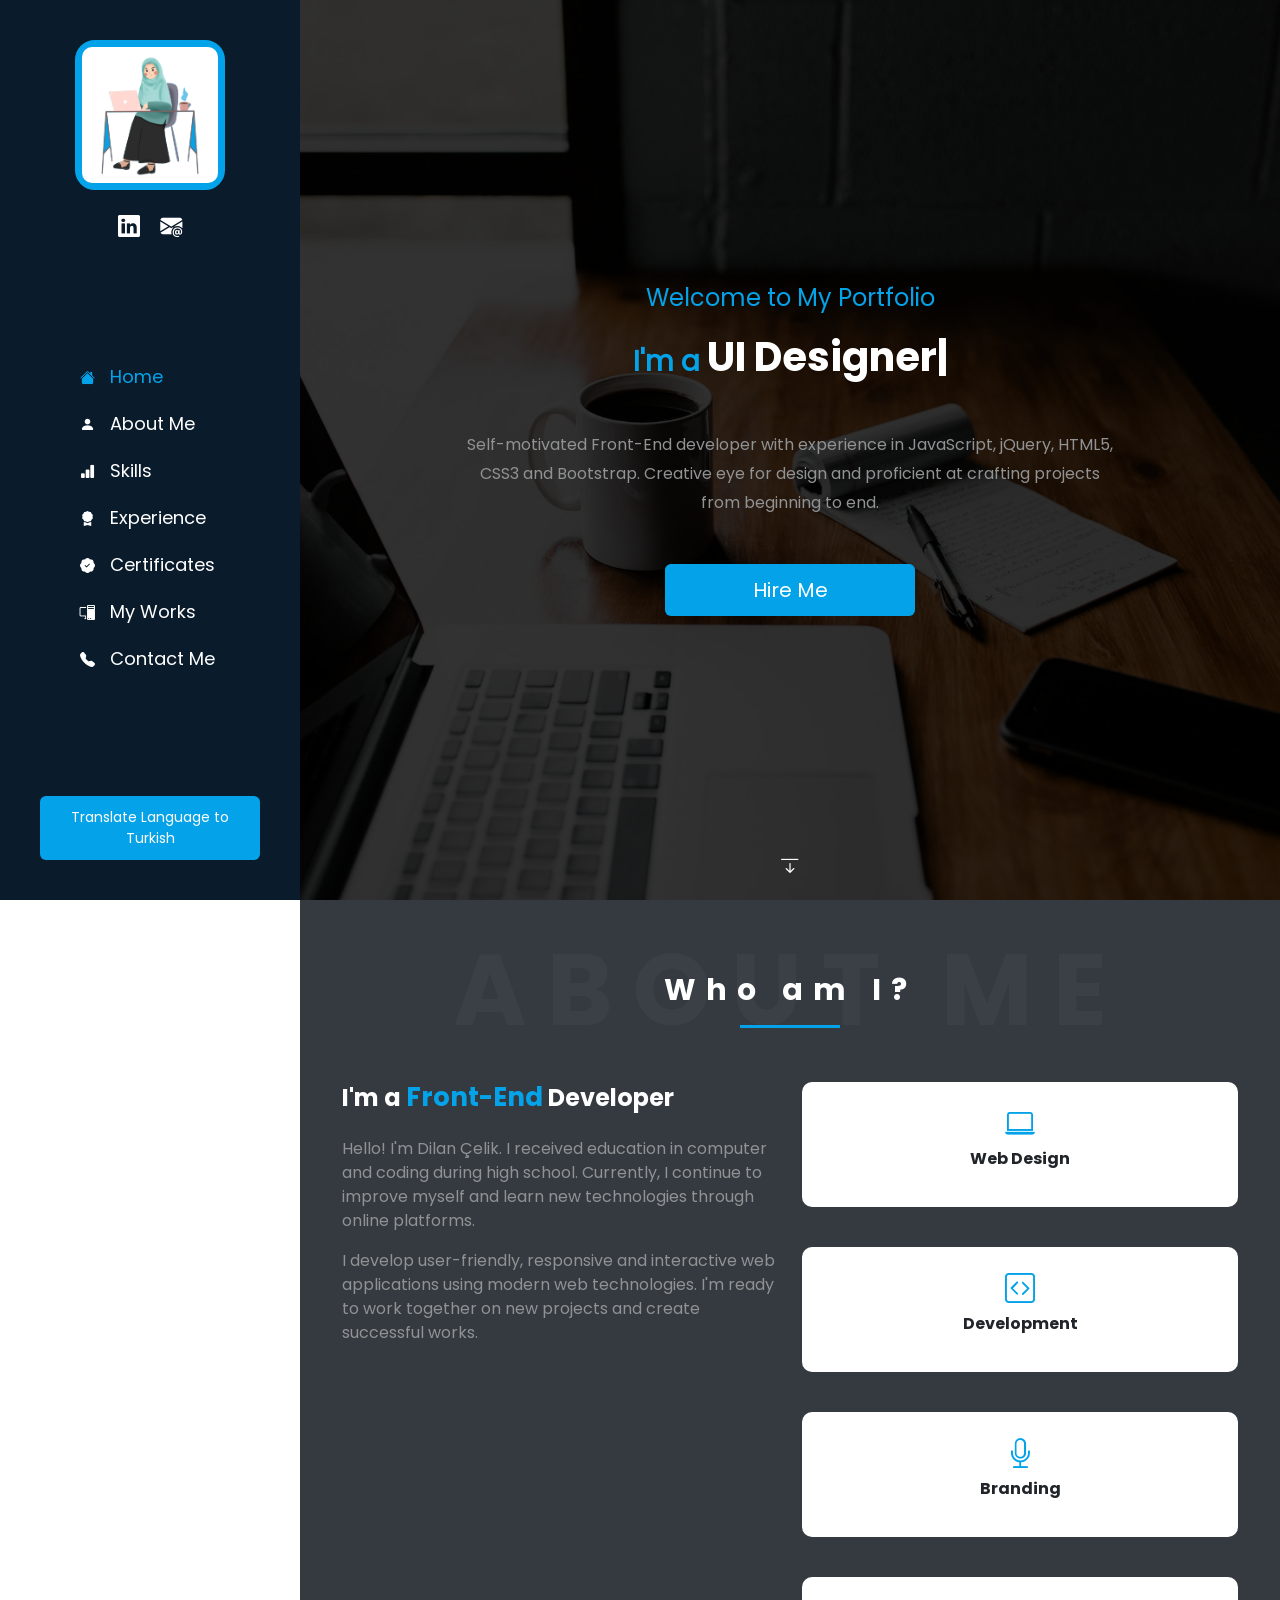
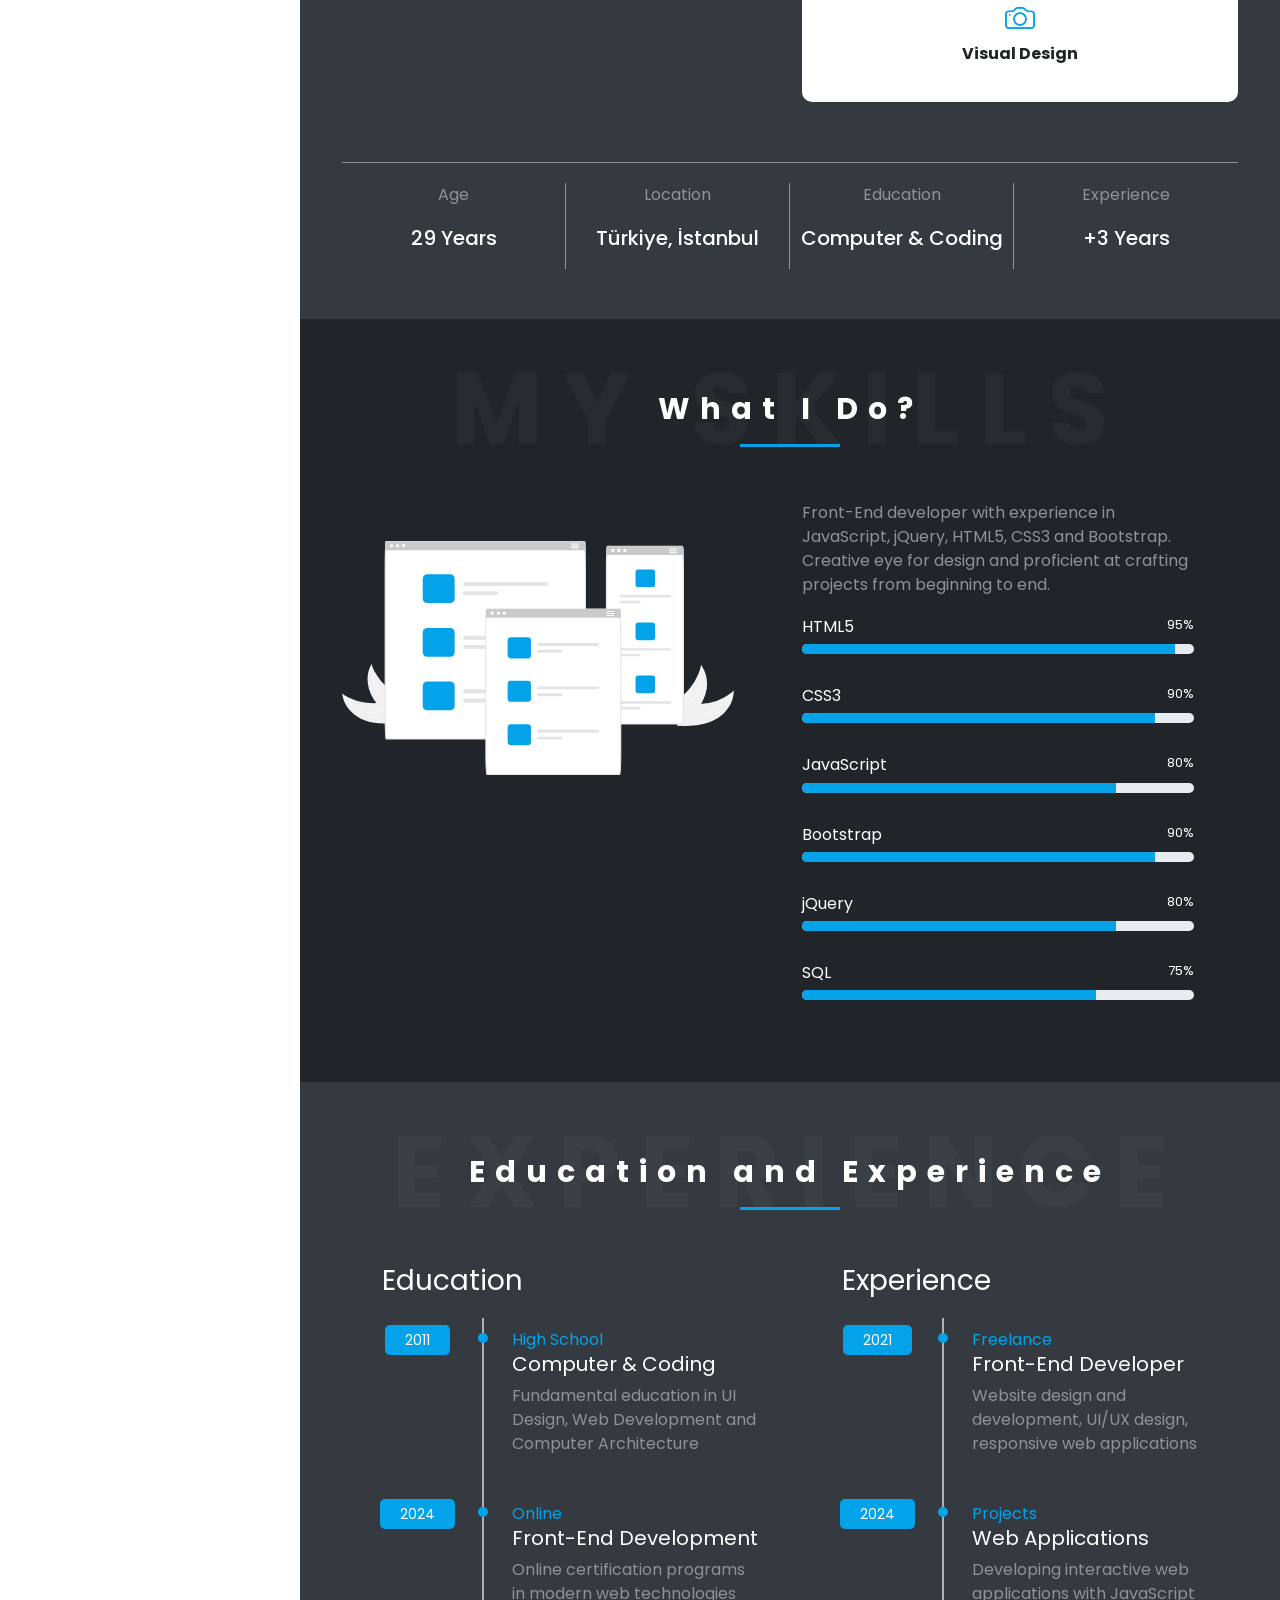
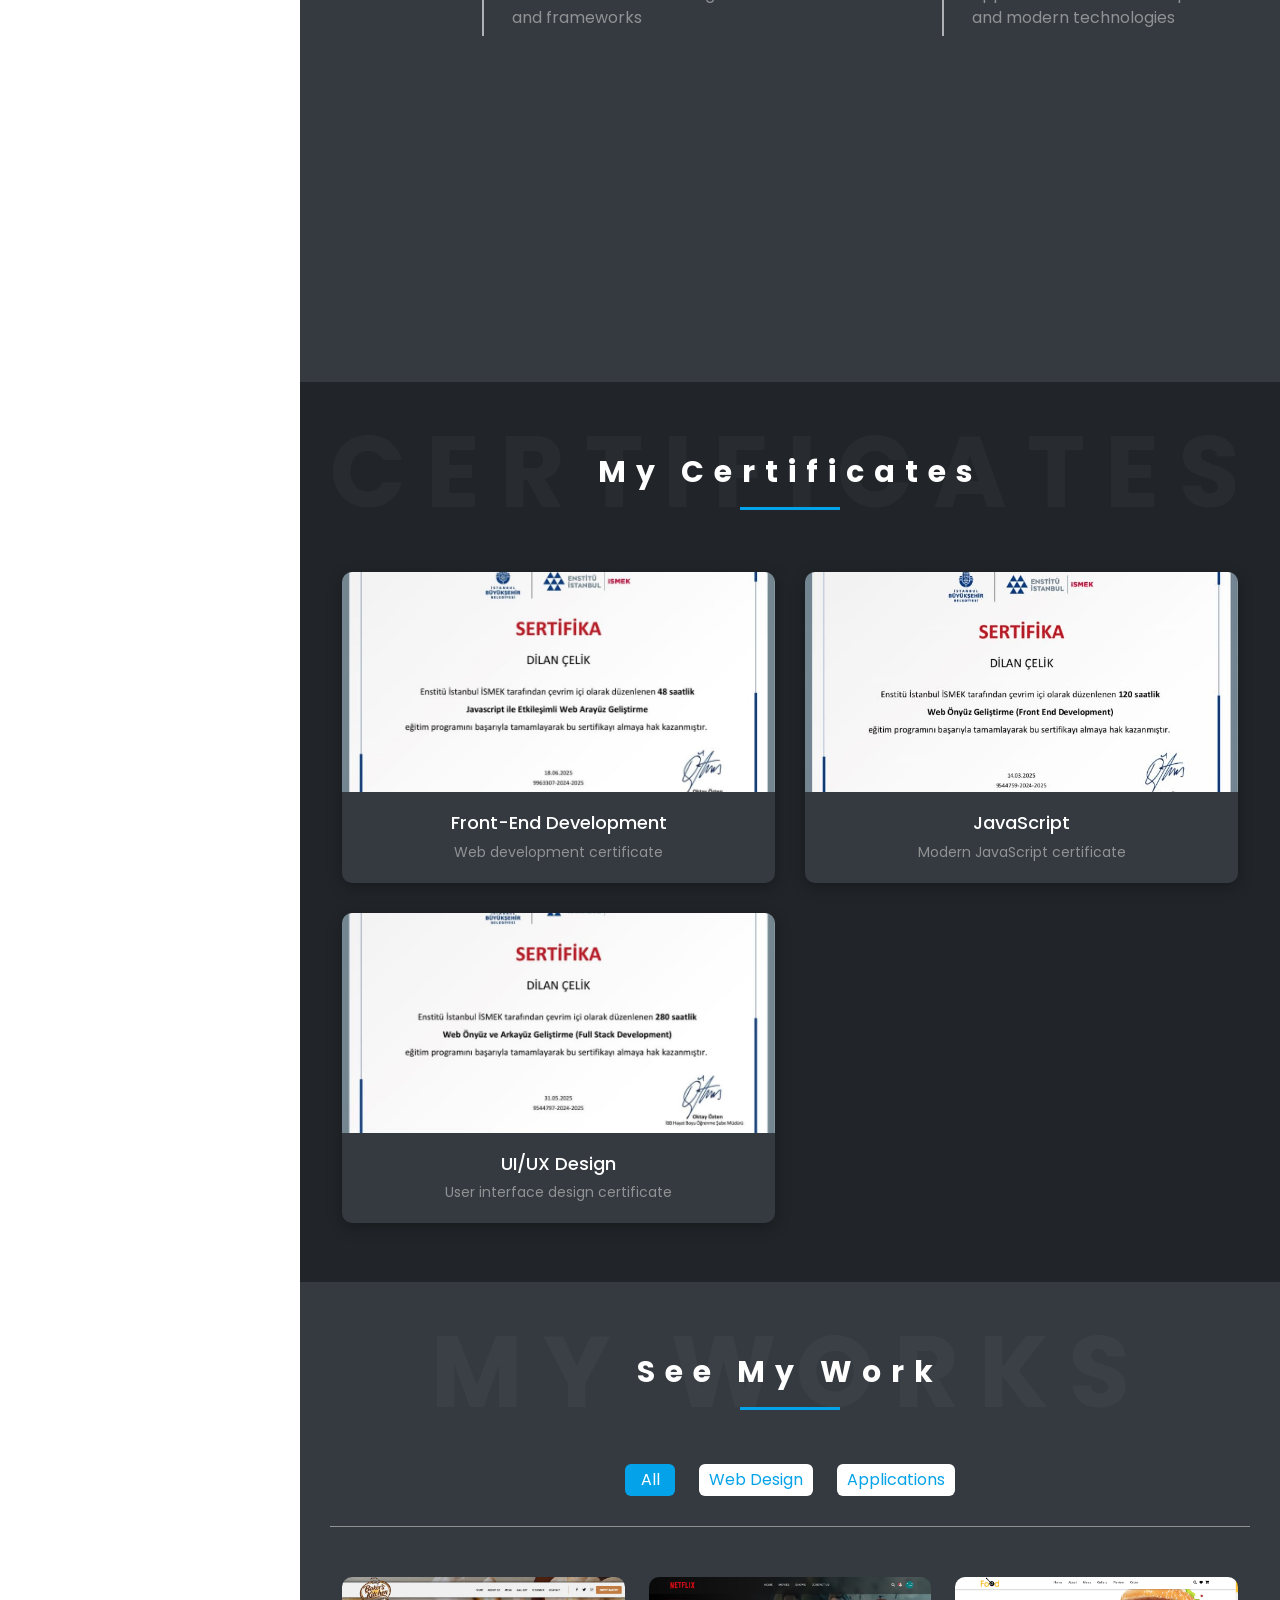
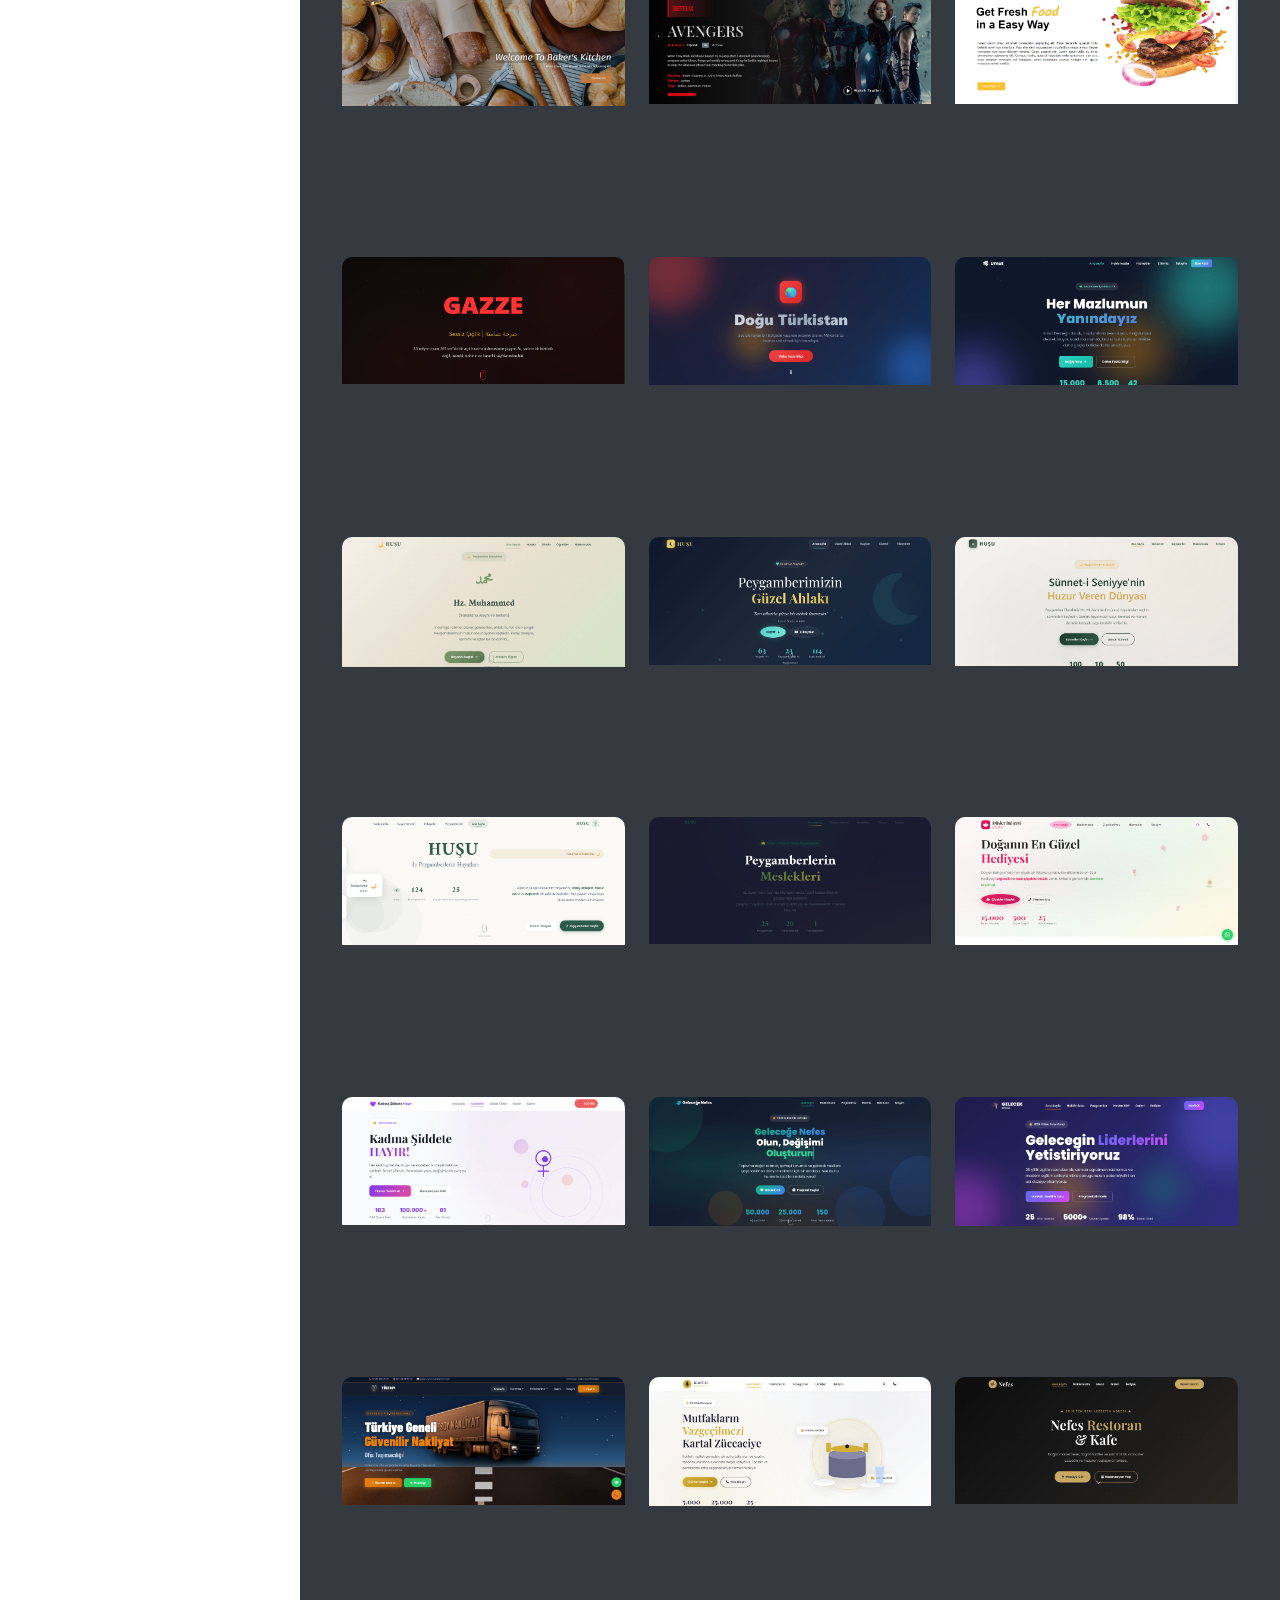
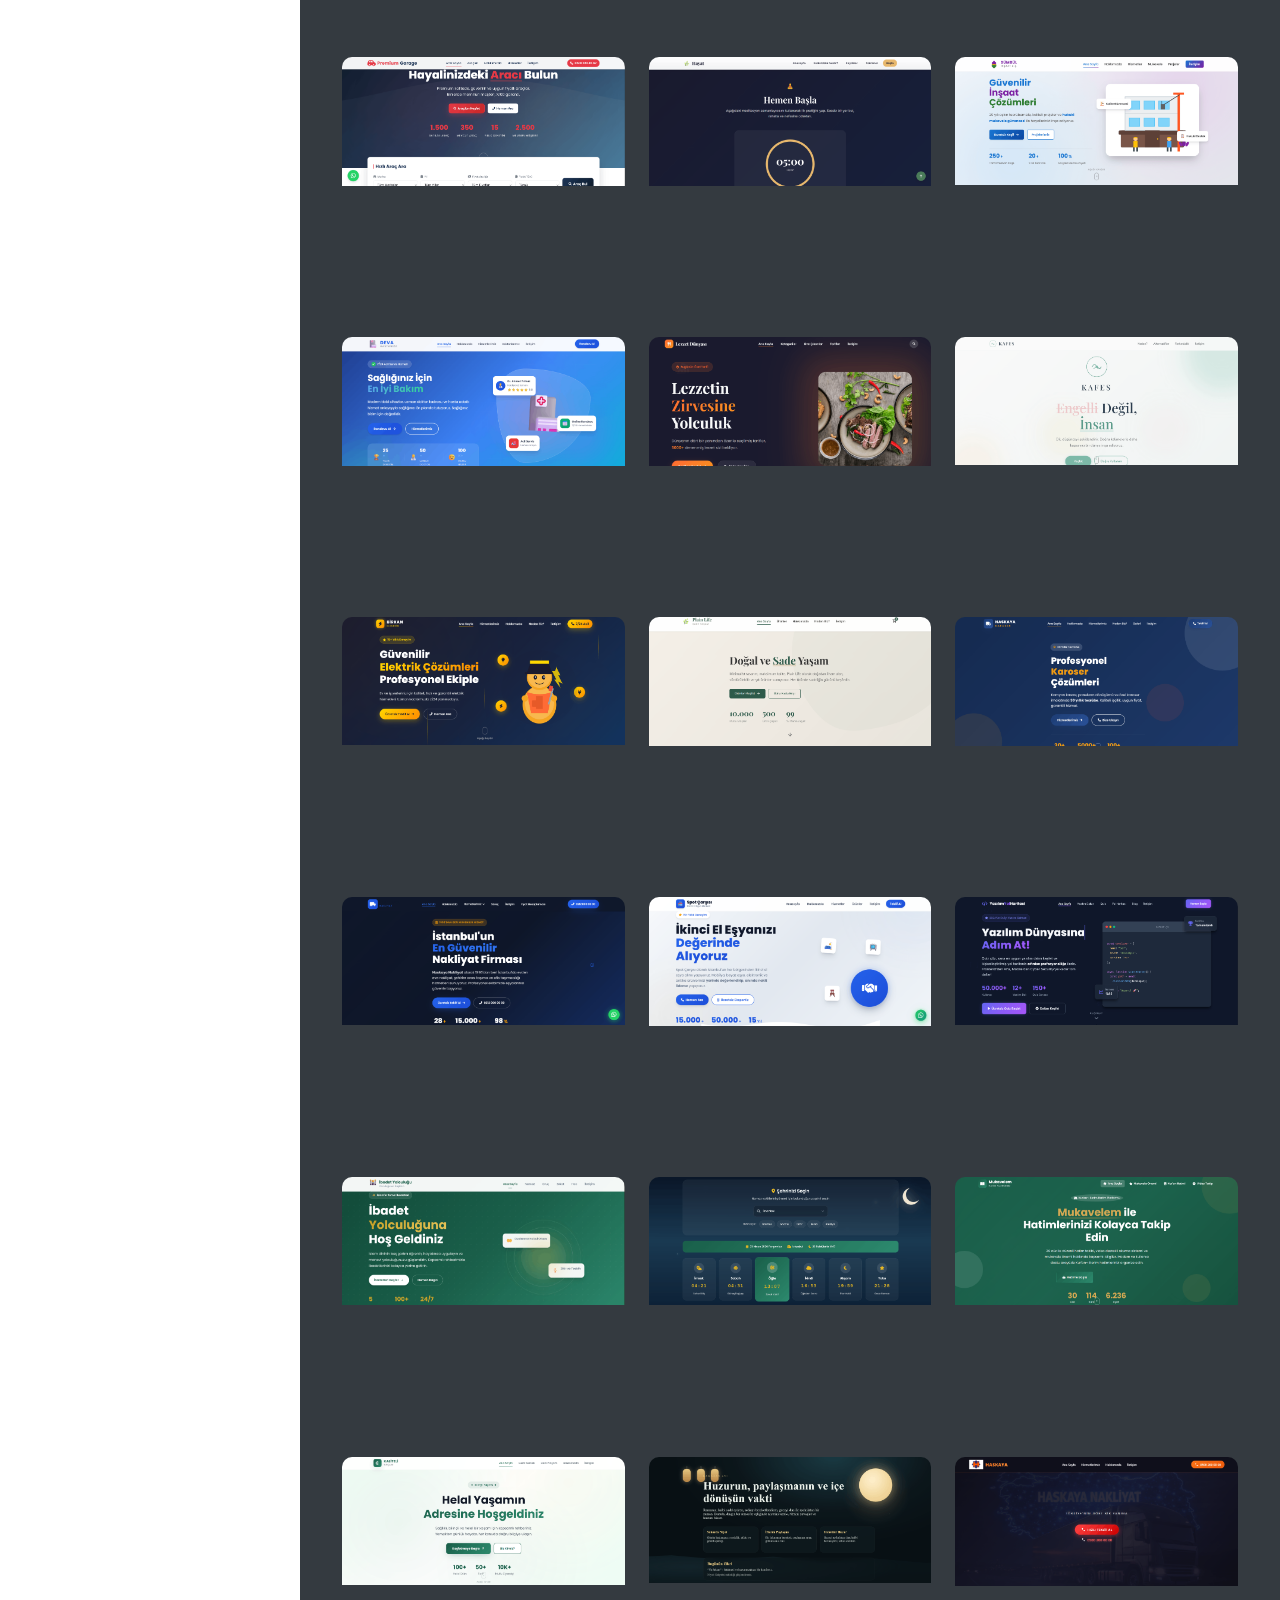
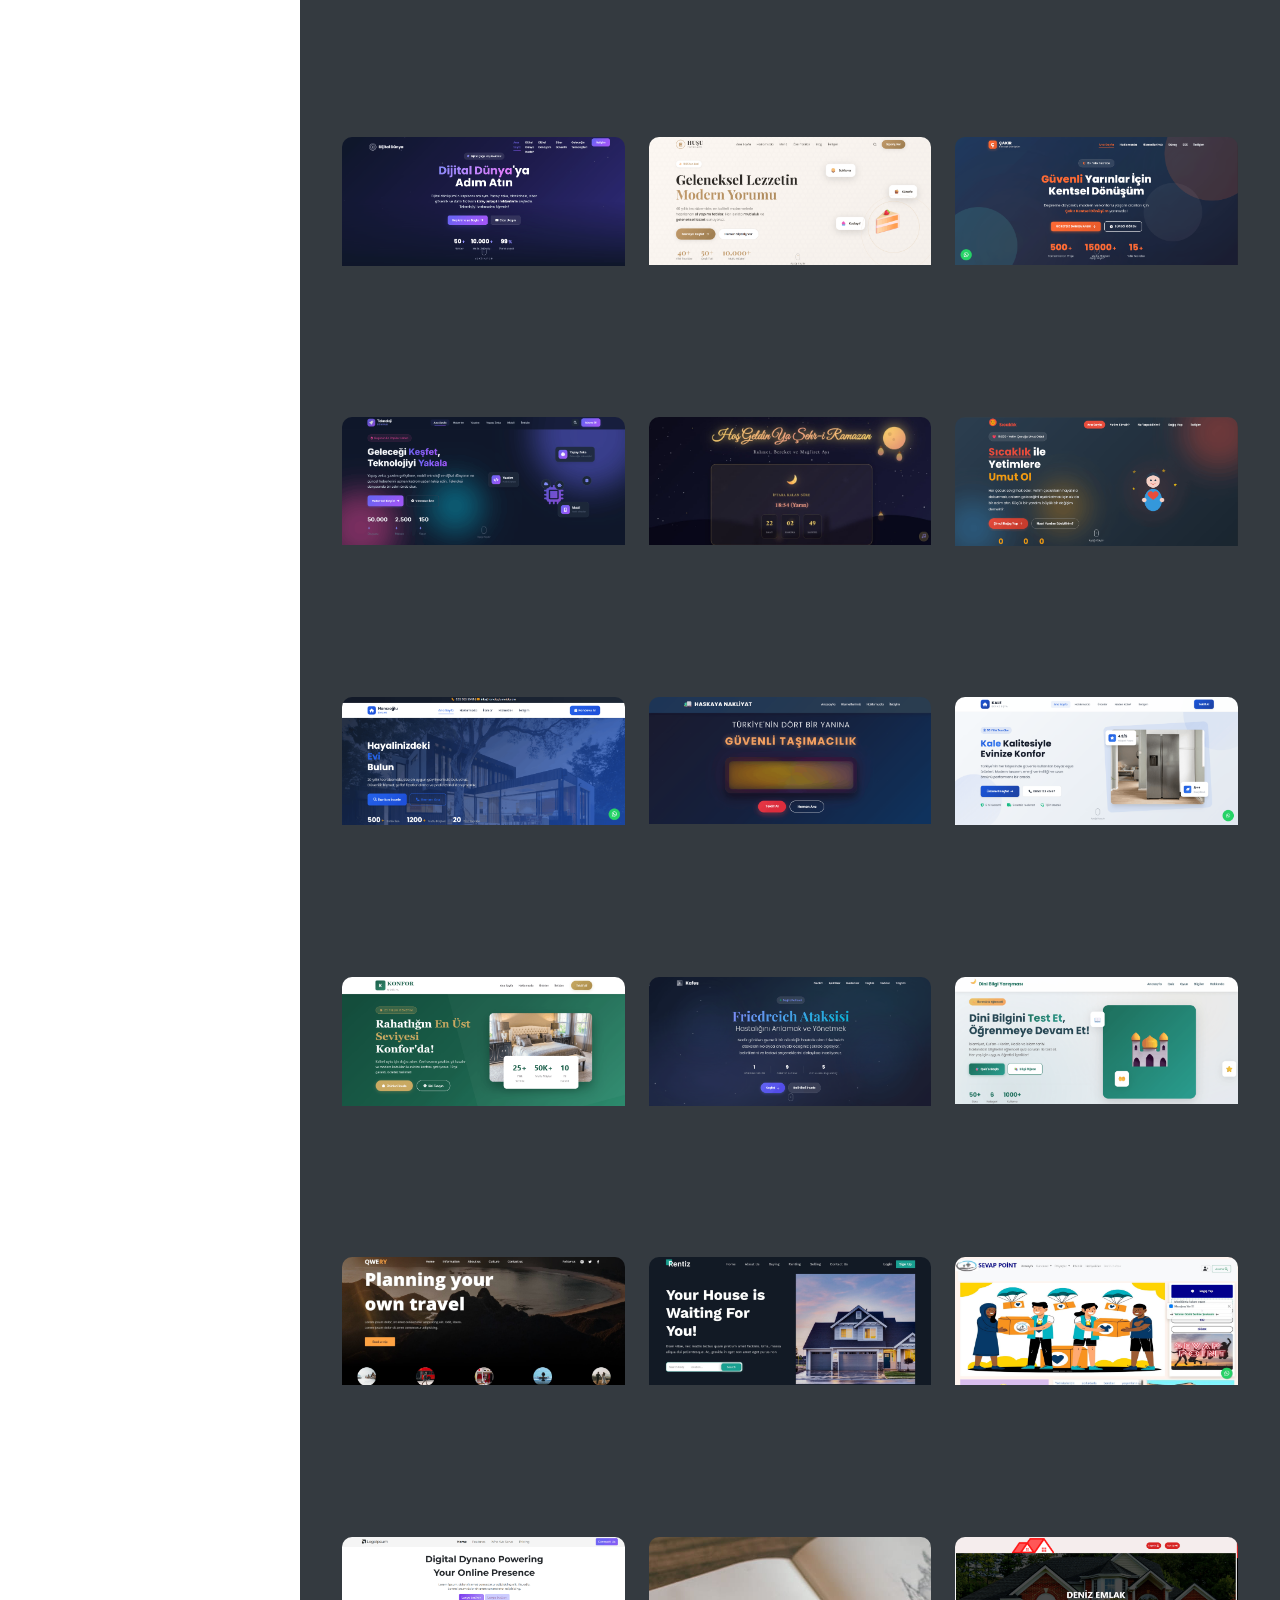
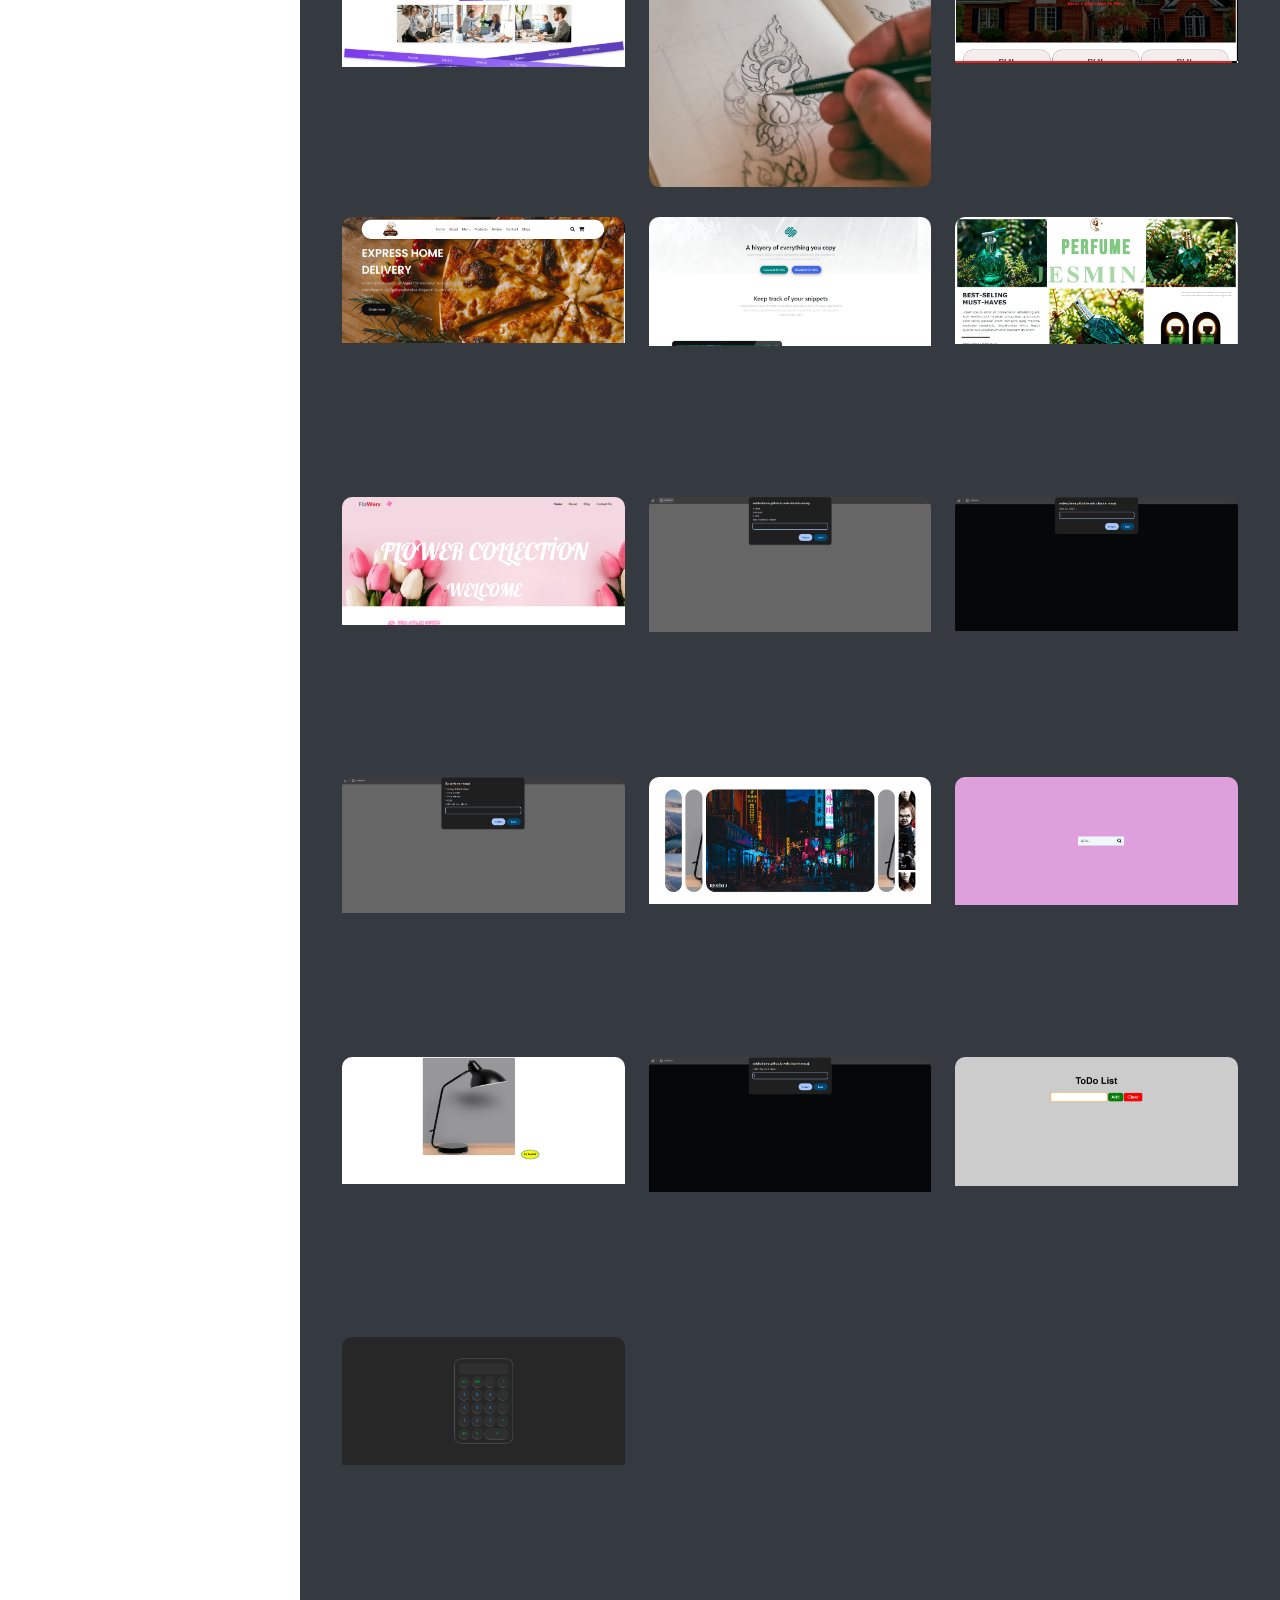
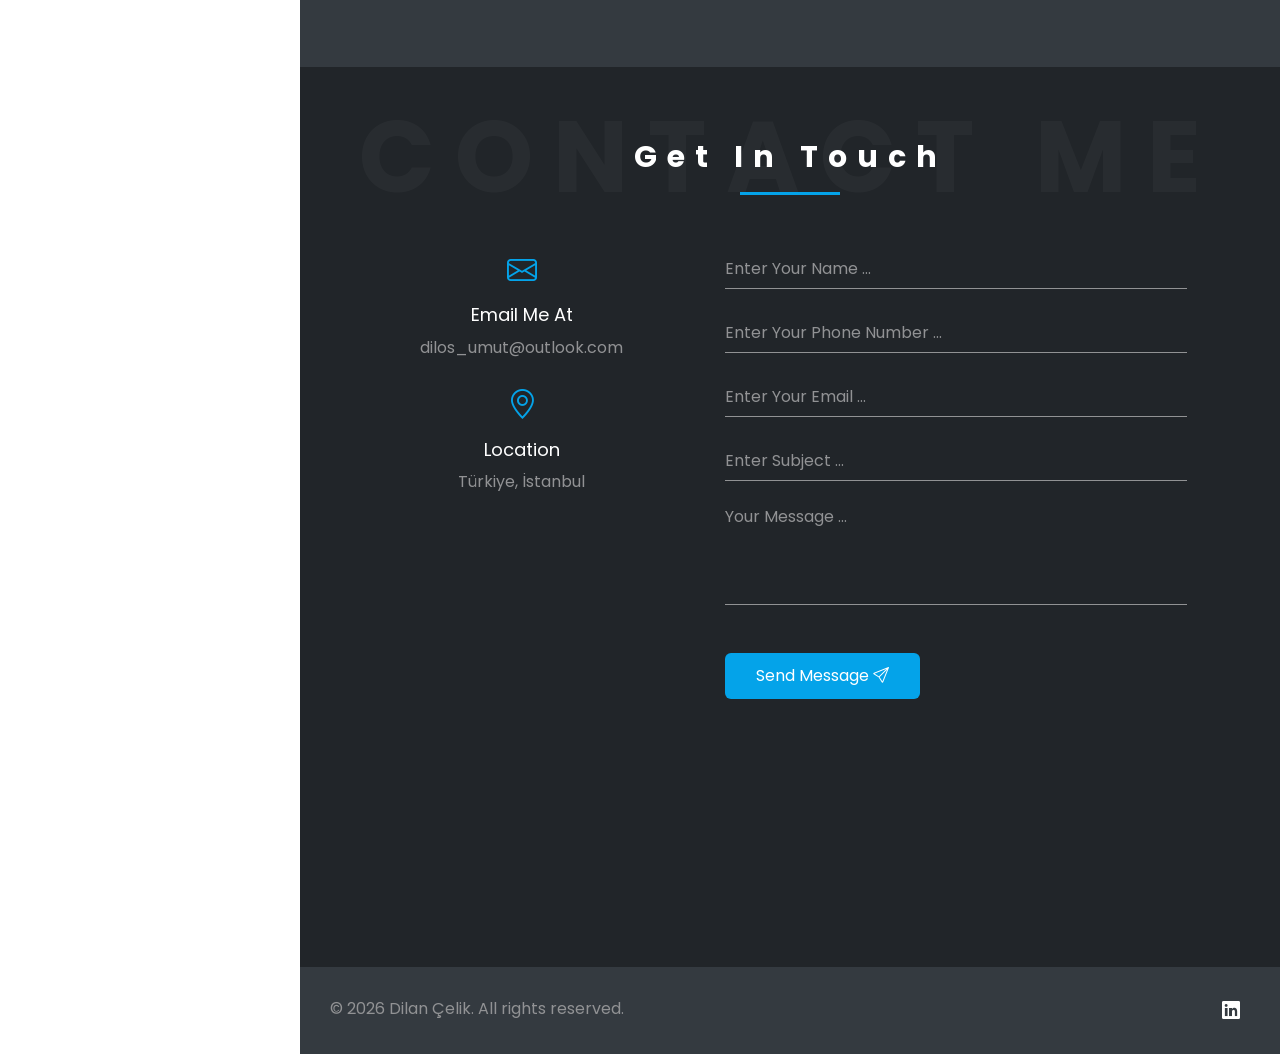
==== commit b3fe1e22: "Update english.html" ====
--- a/english.html
+++ b/english.html
@@ -1194,7 +1194,7 @@
       
             <footer>
                 <div class="left-part">
-                    <p>&copy; 2024 Dilan Çelik. All rights reserved.</p>
+                    <p>&copy; 2026 Dilan Çelik. All rights reserved.</p>
                 </div>
                 <div class="right-part">
                     <div class="social-links">
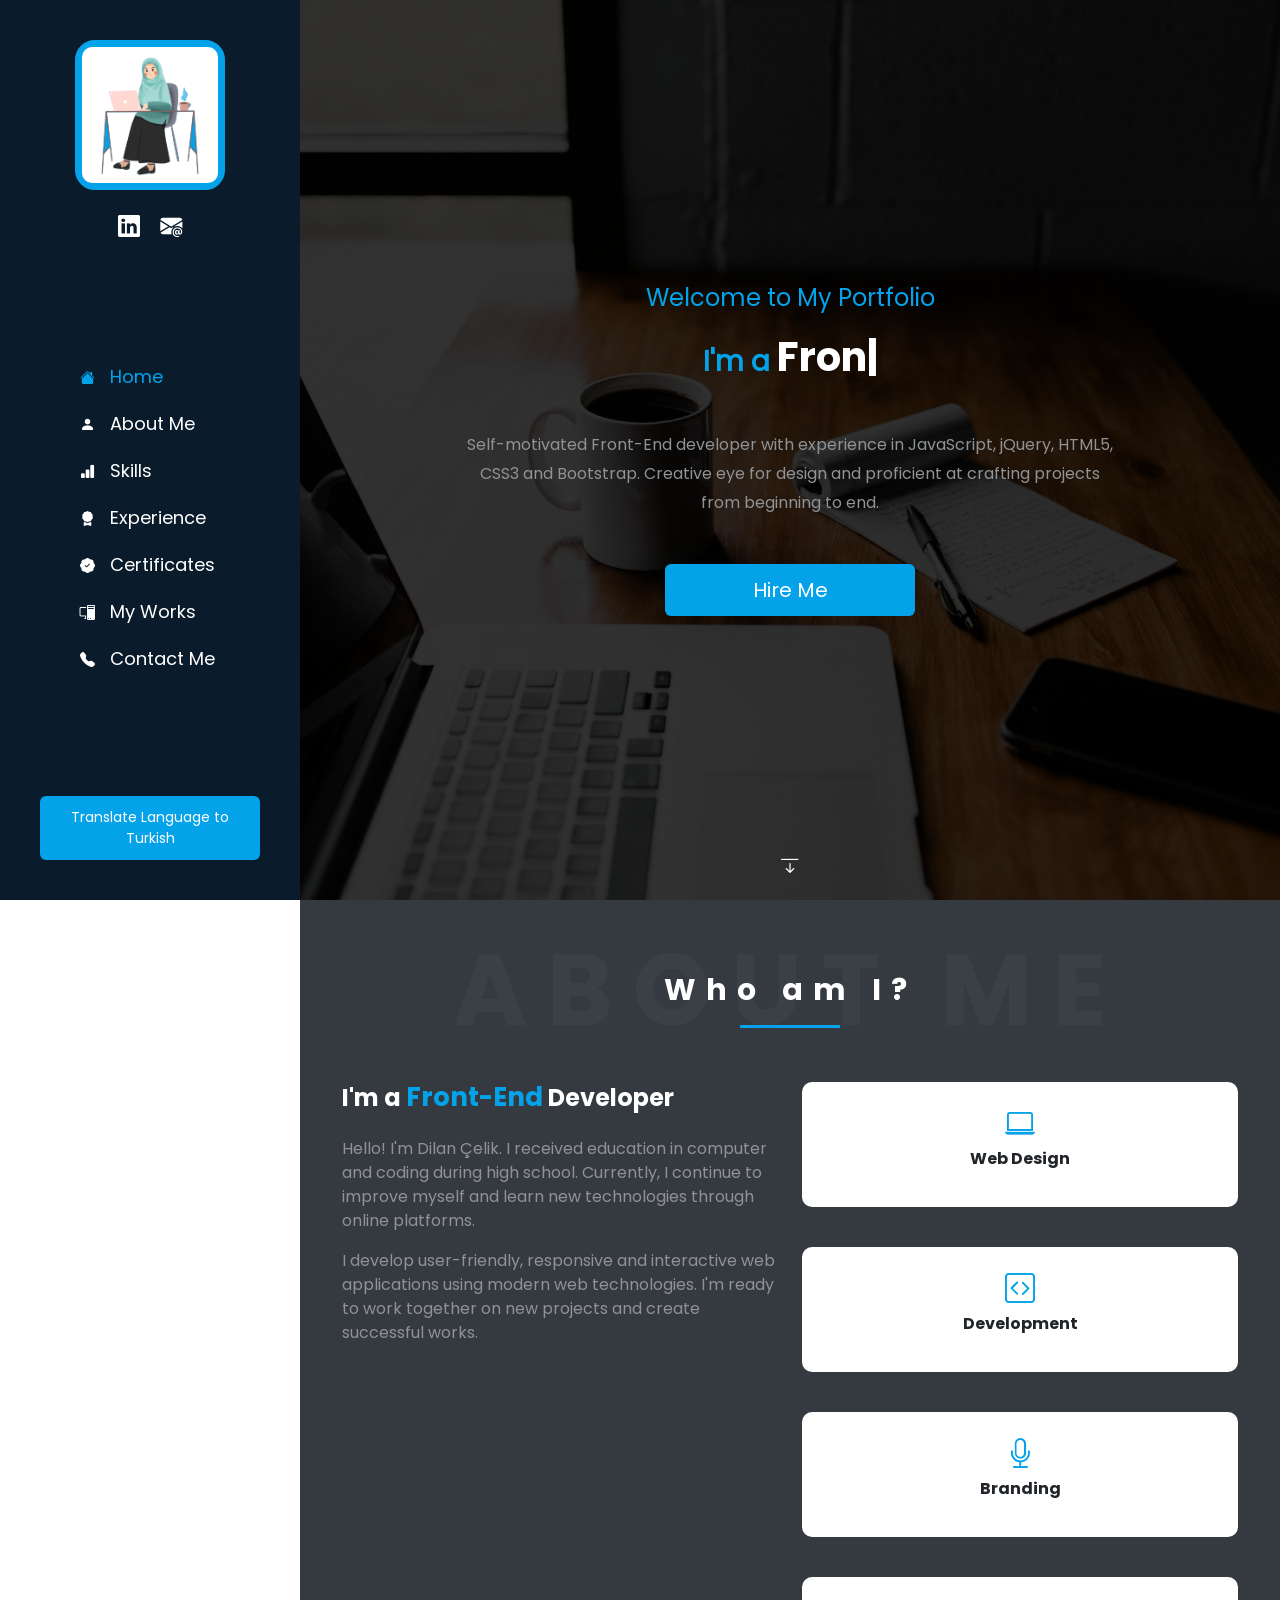
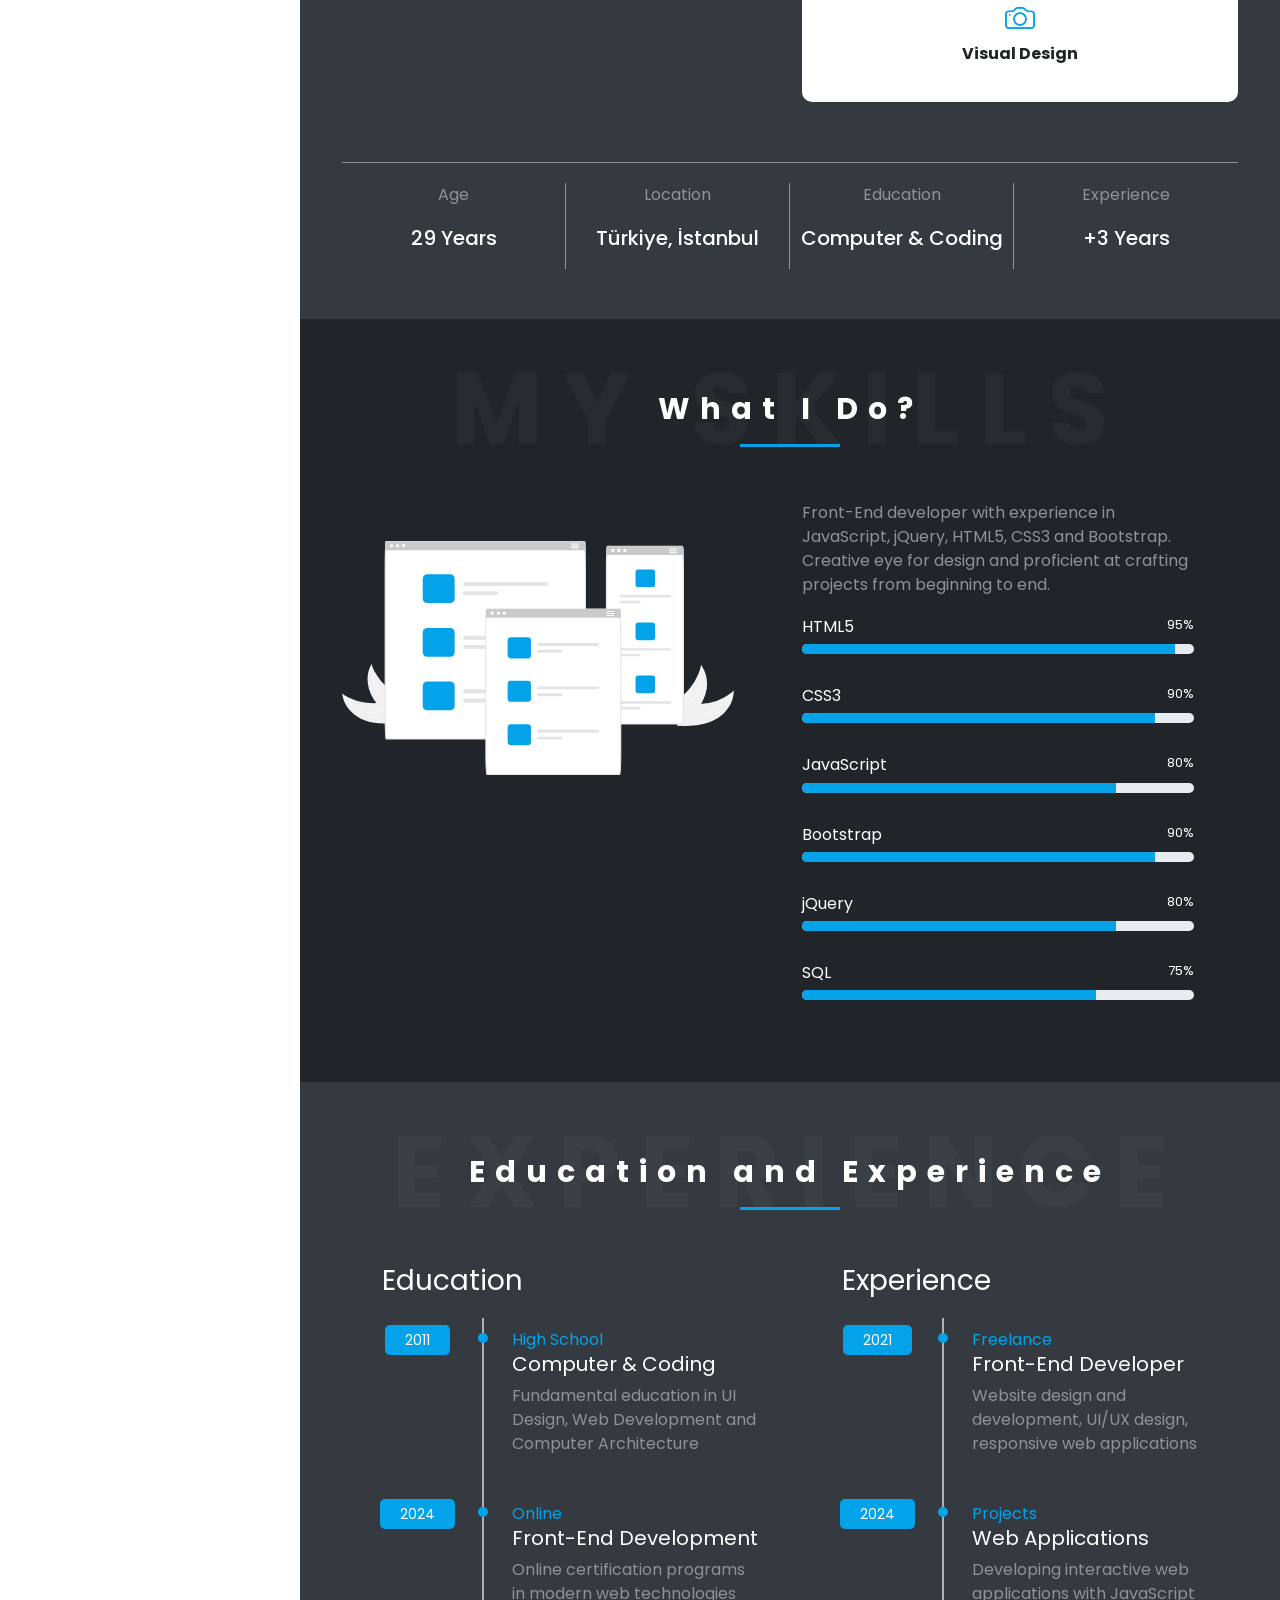
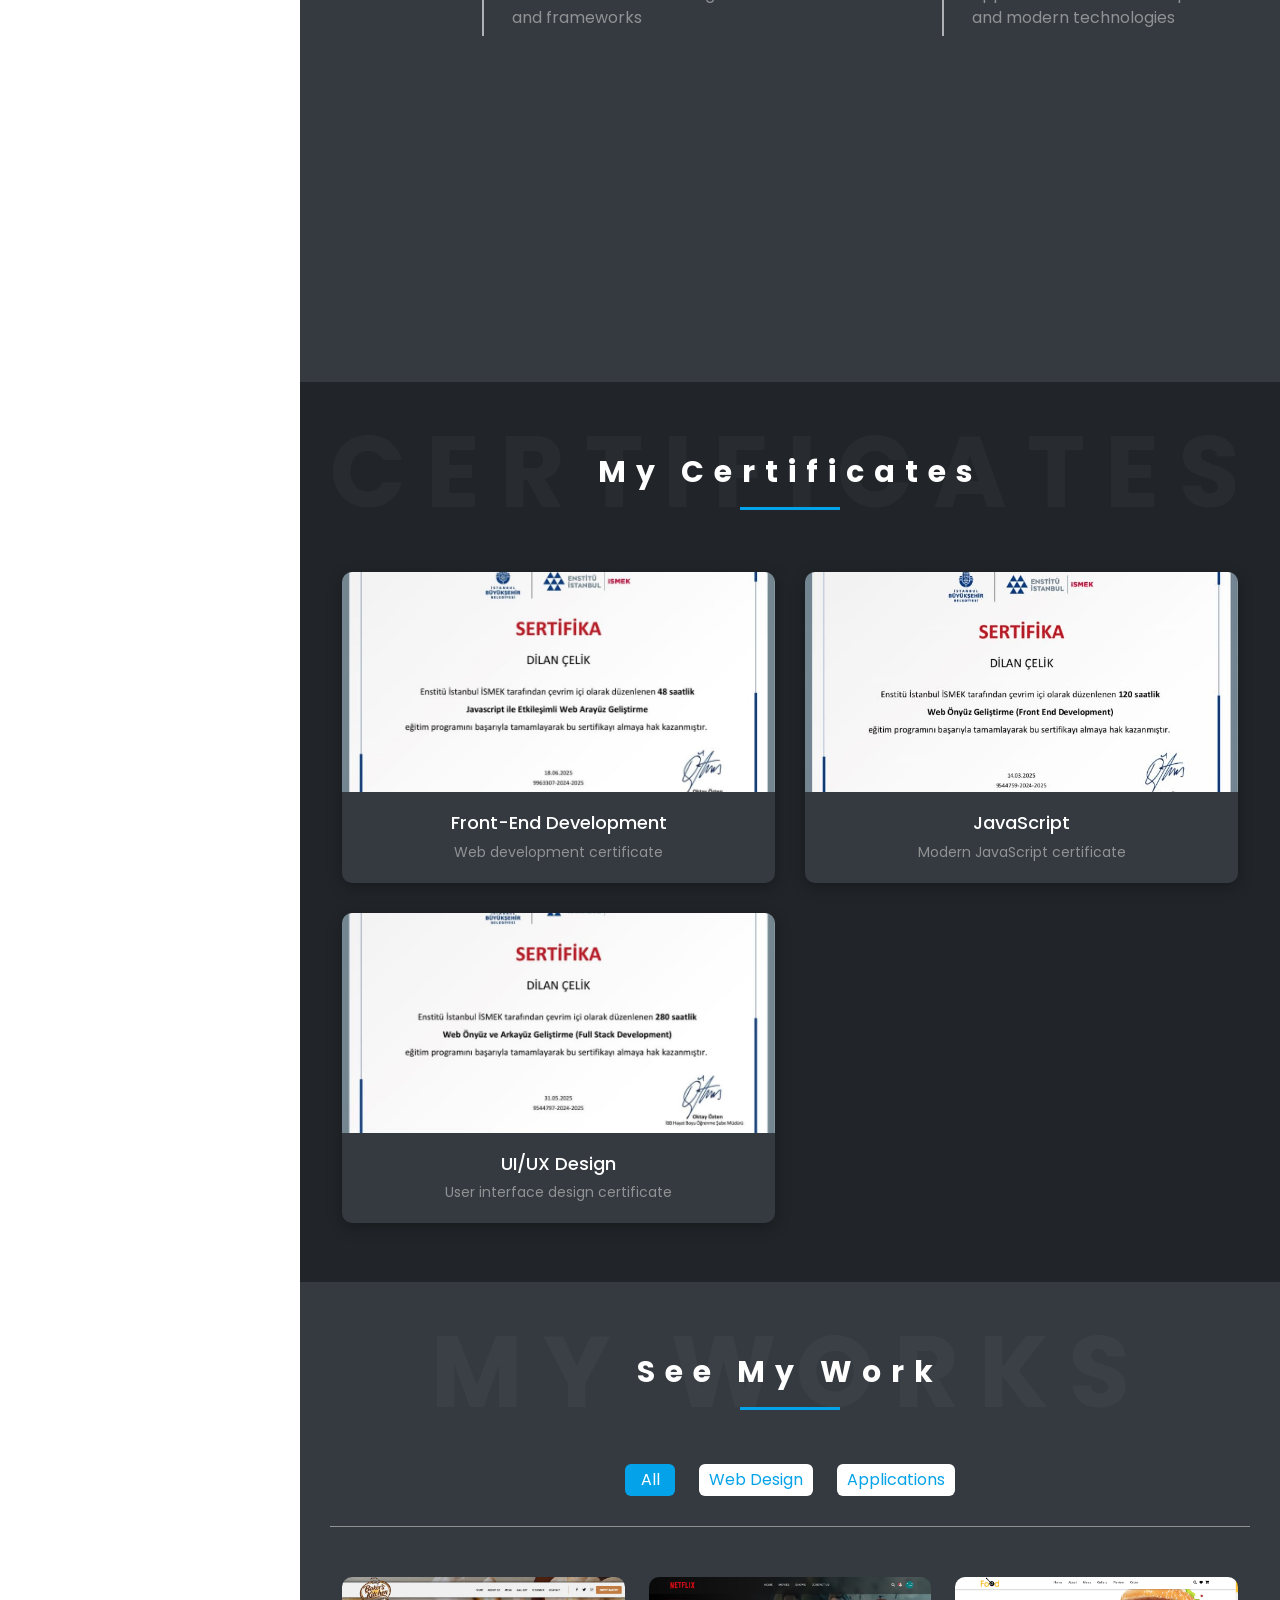
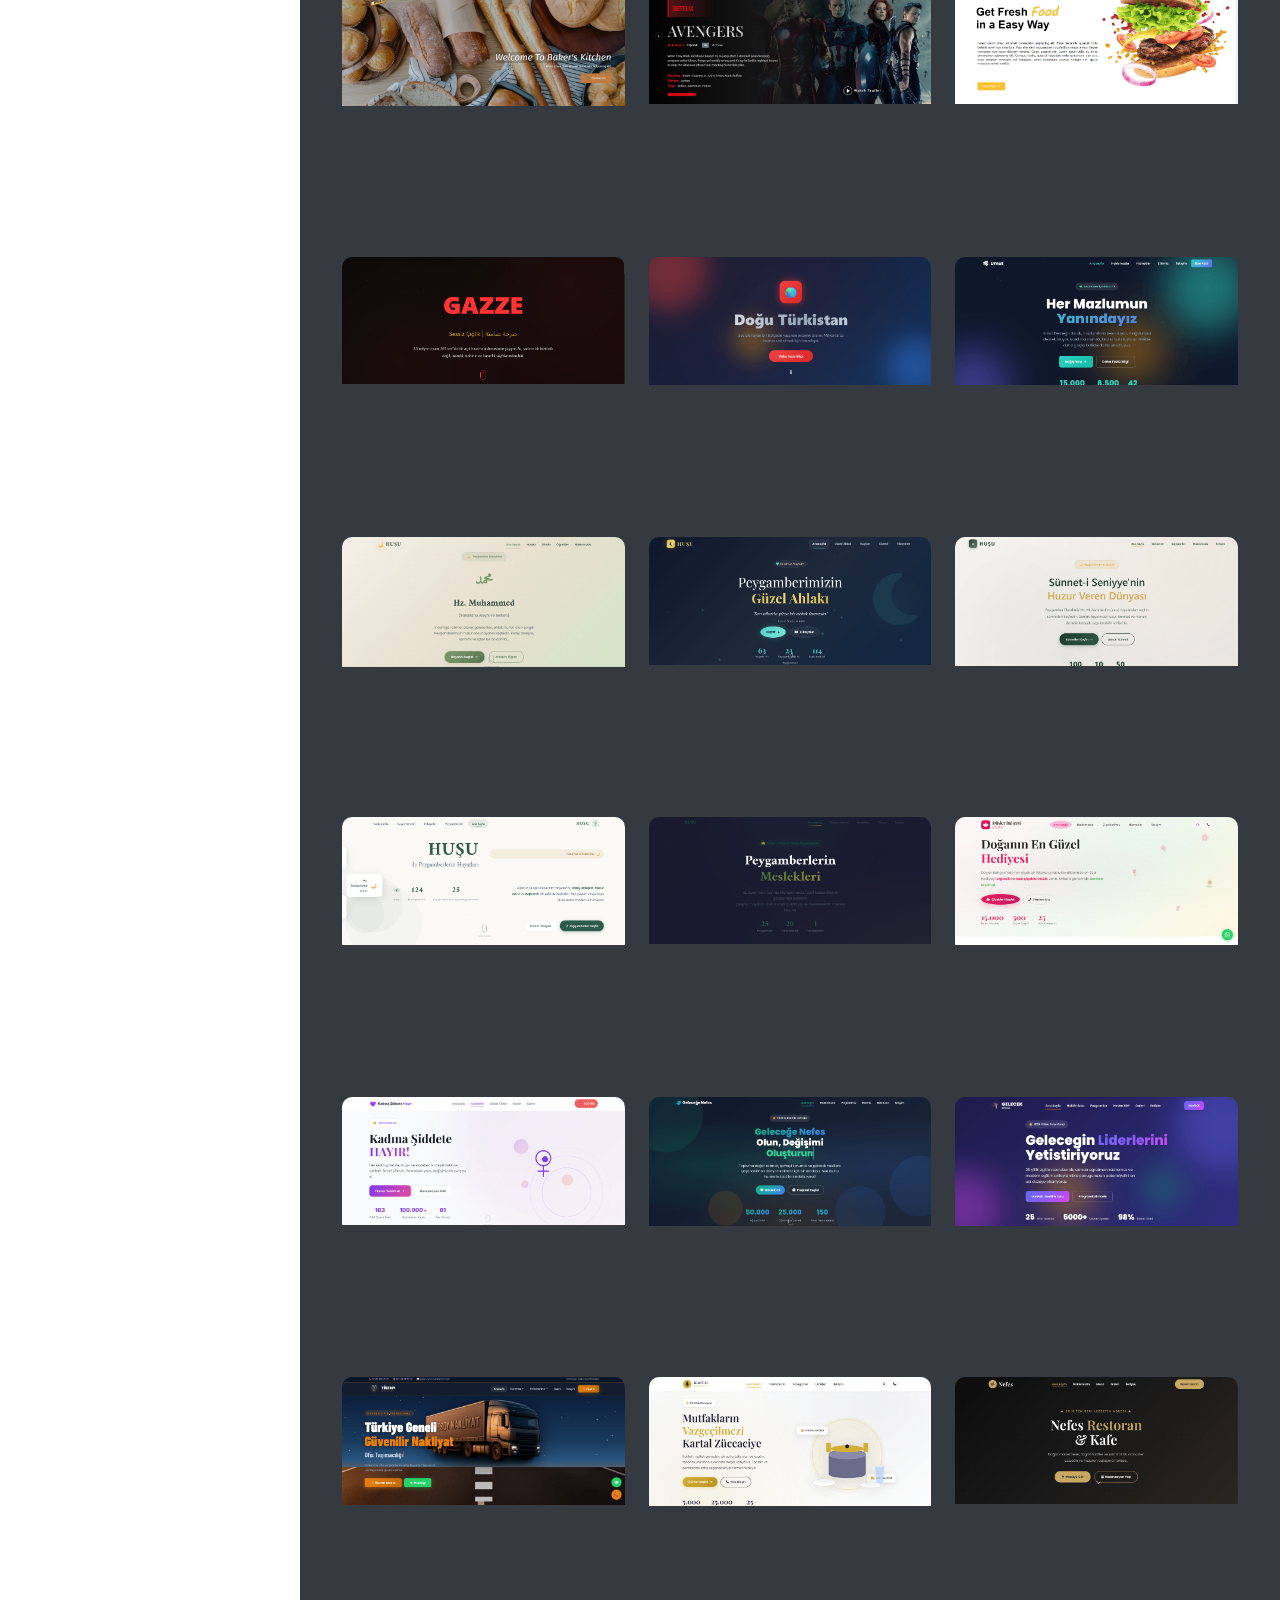
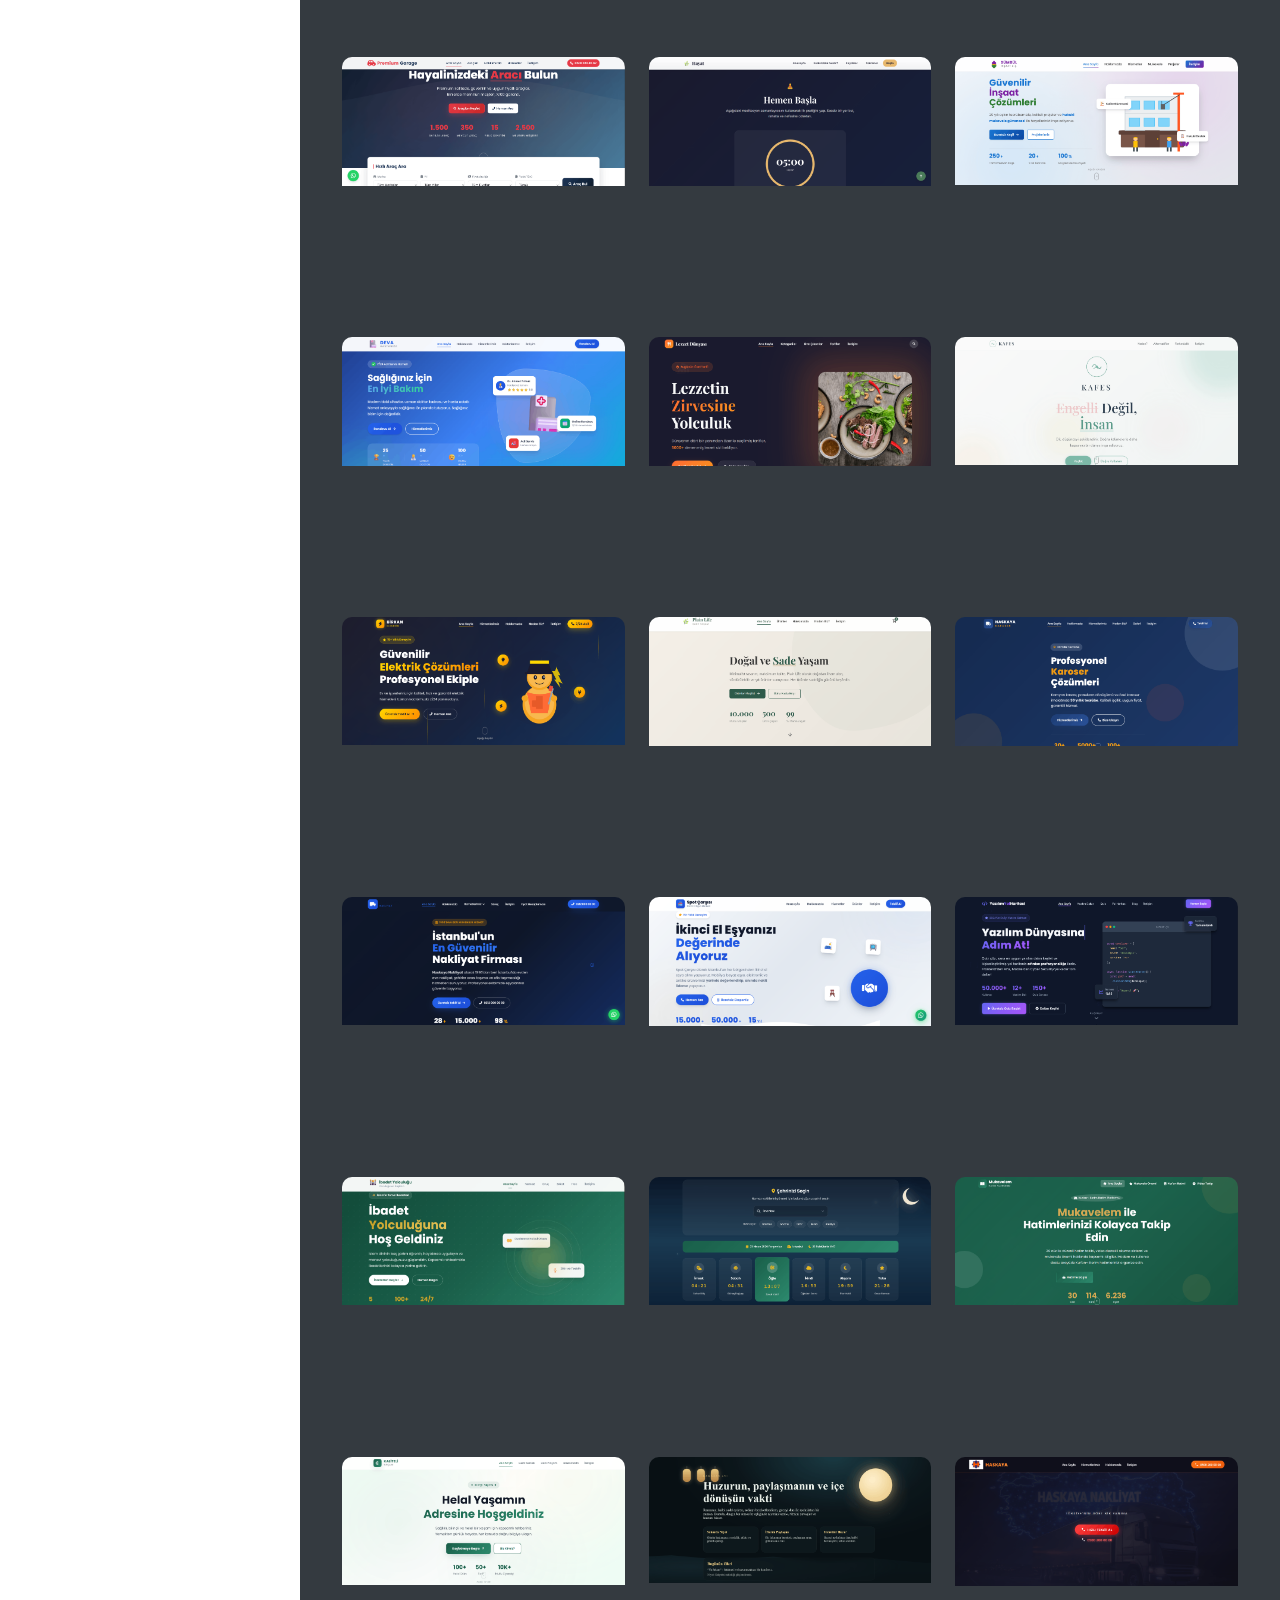
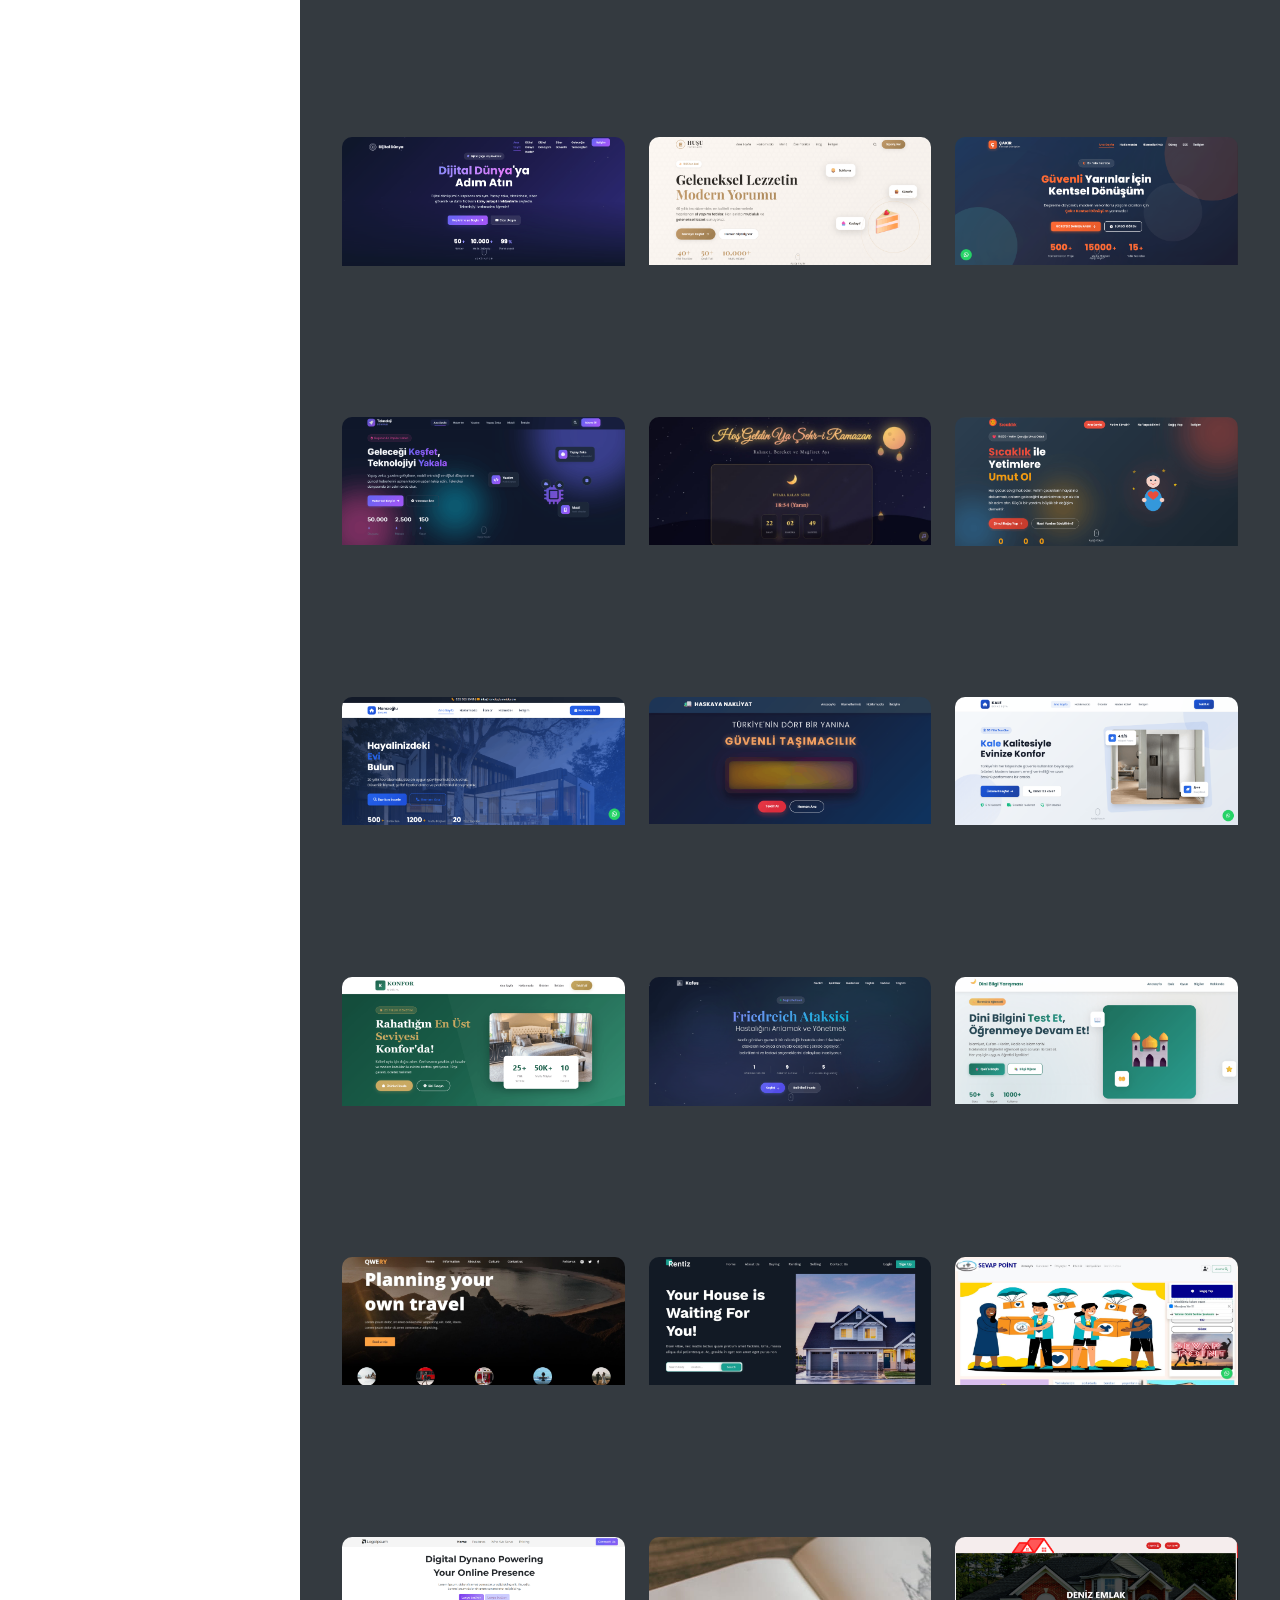
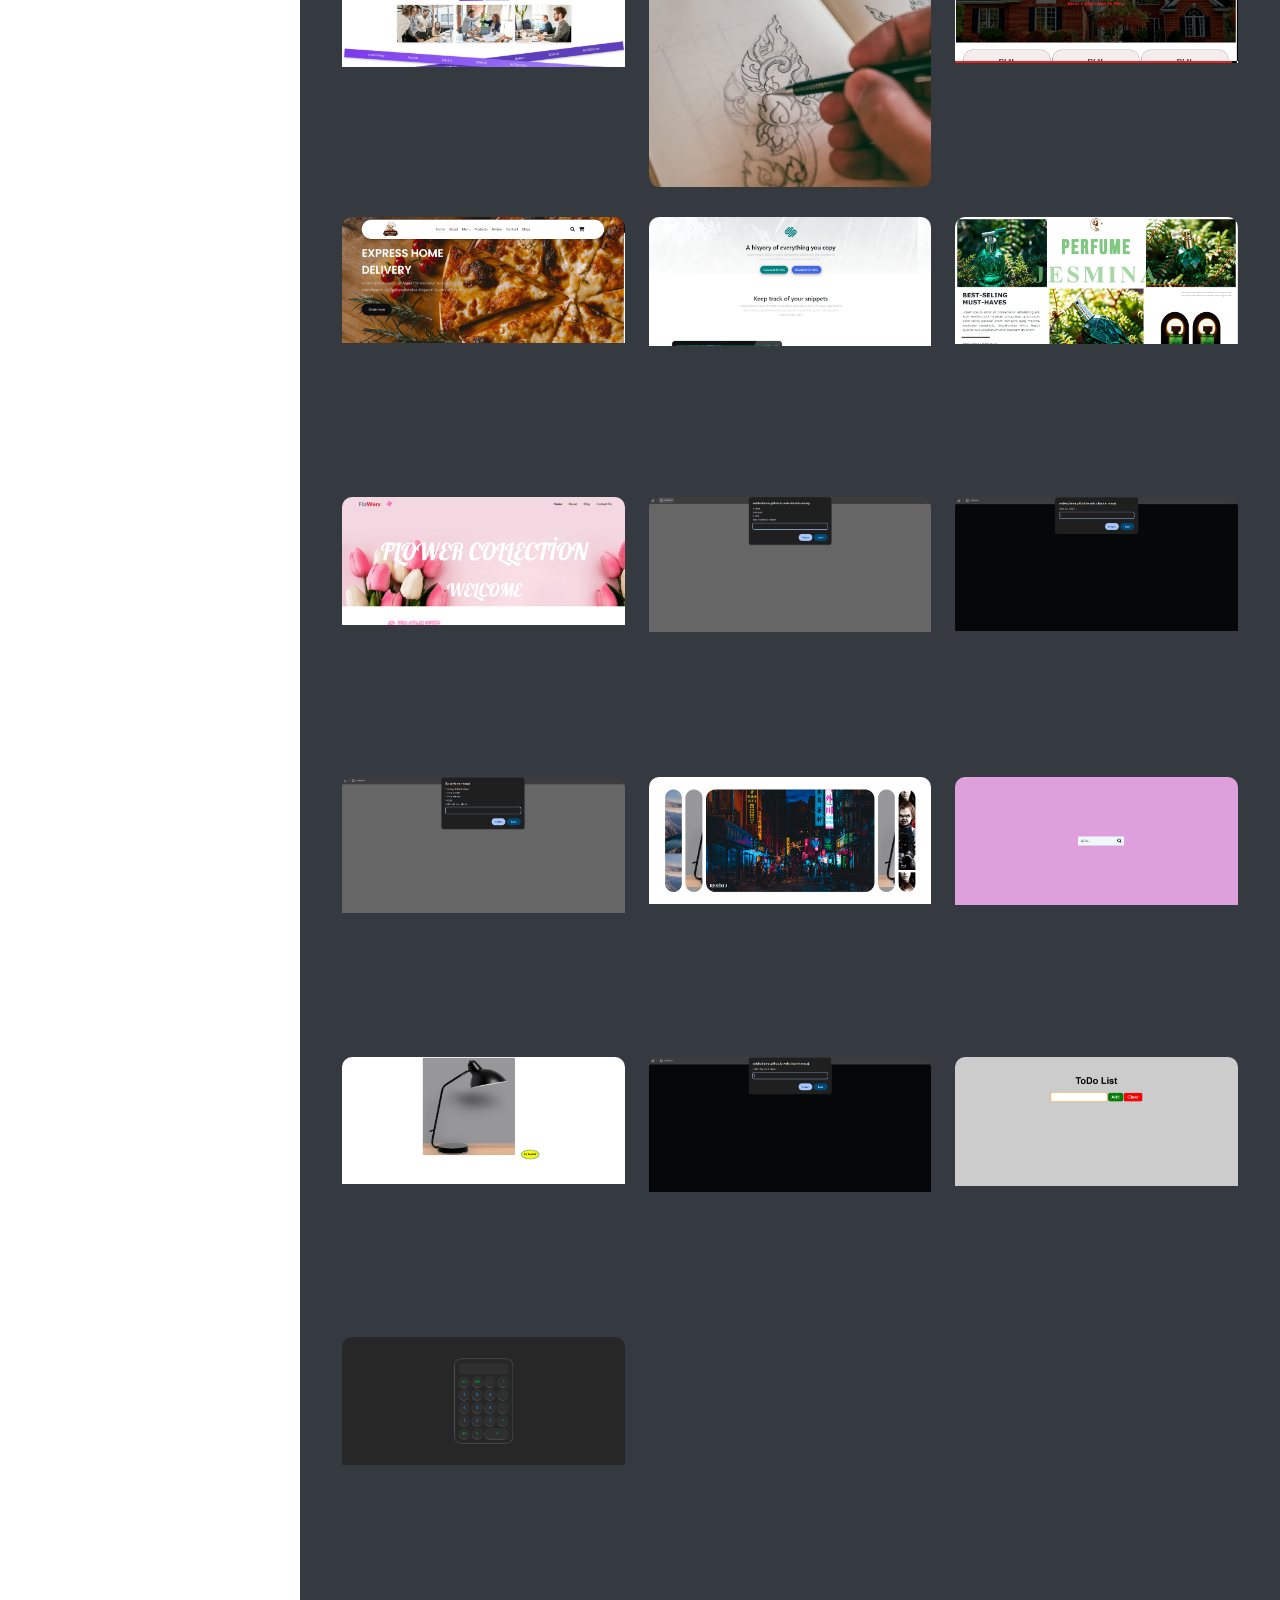
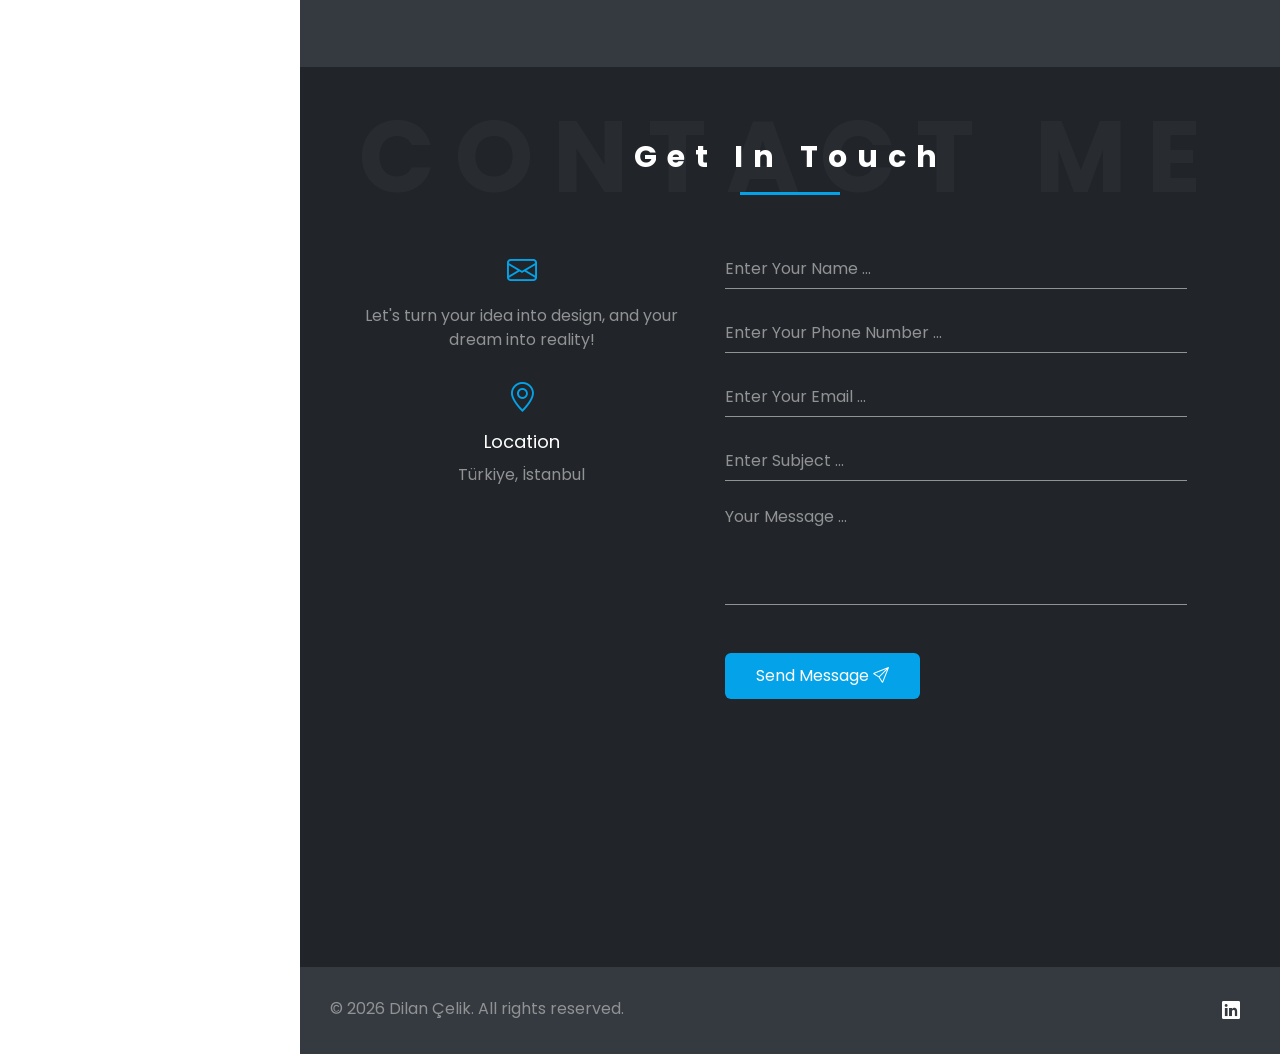
==== commit 647268e3: "Update english.html" ====
--- a/english.html
+++ b/english.html
@@ -1153,8 +1153,8 @@
                            
                                 <div class="box">
                                     <i class="bi bi-envelope"></i>
-                                    <h3>Email Me At</h3>
-                                    <p>dilos_umut@outlook.com</p>
+                                    <h3></h3>
+                                    <p>Let's turn your idea into design, and your dream into reality!</p>
                                 </div>
                                 <div class="box">
                                     <i class="bi bi-geo-alt"></i>
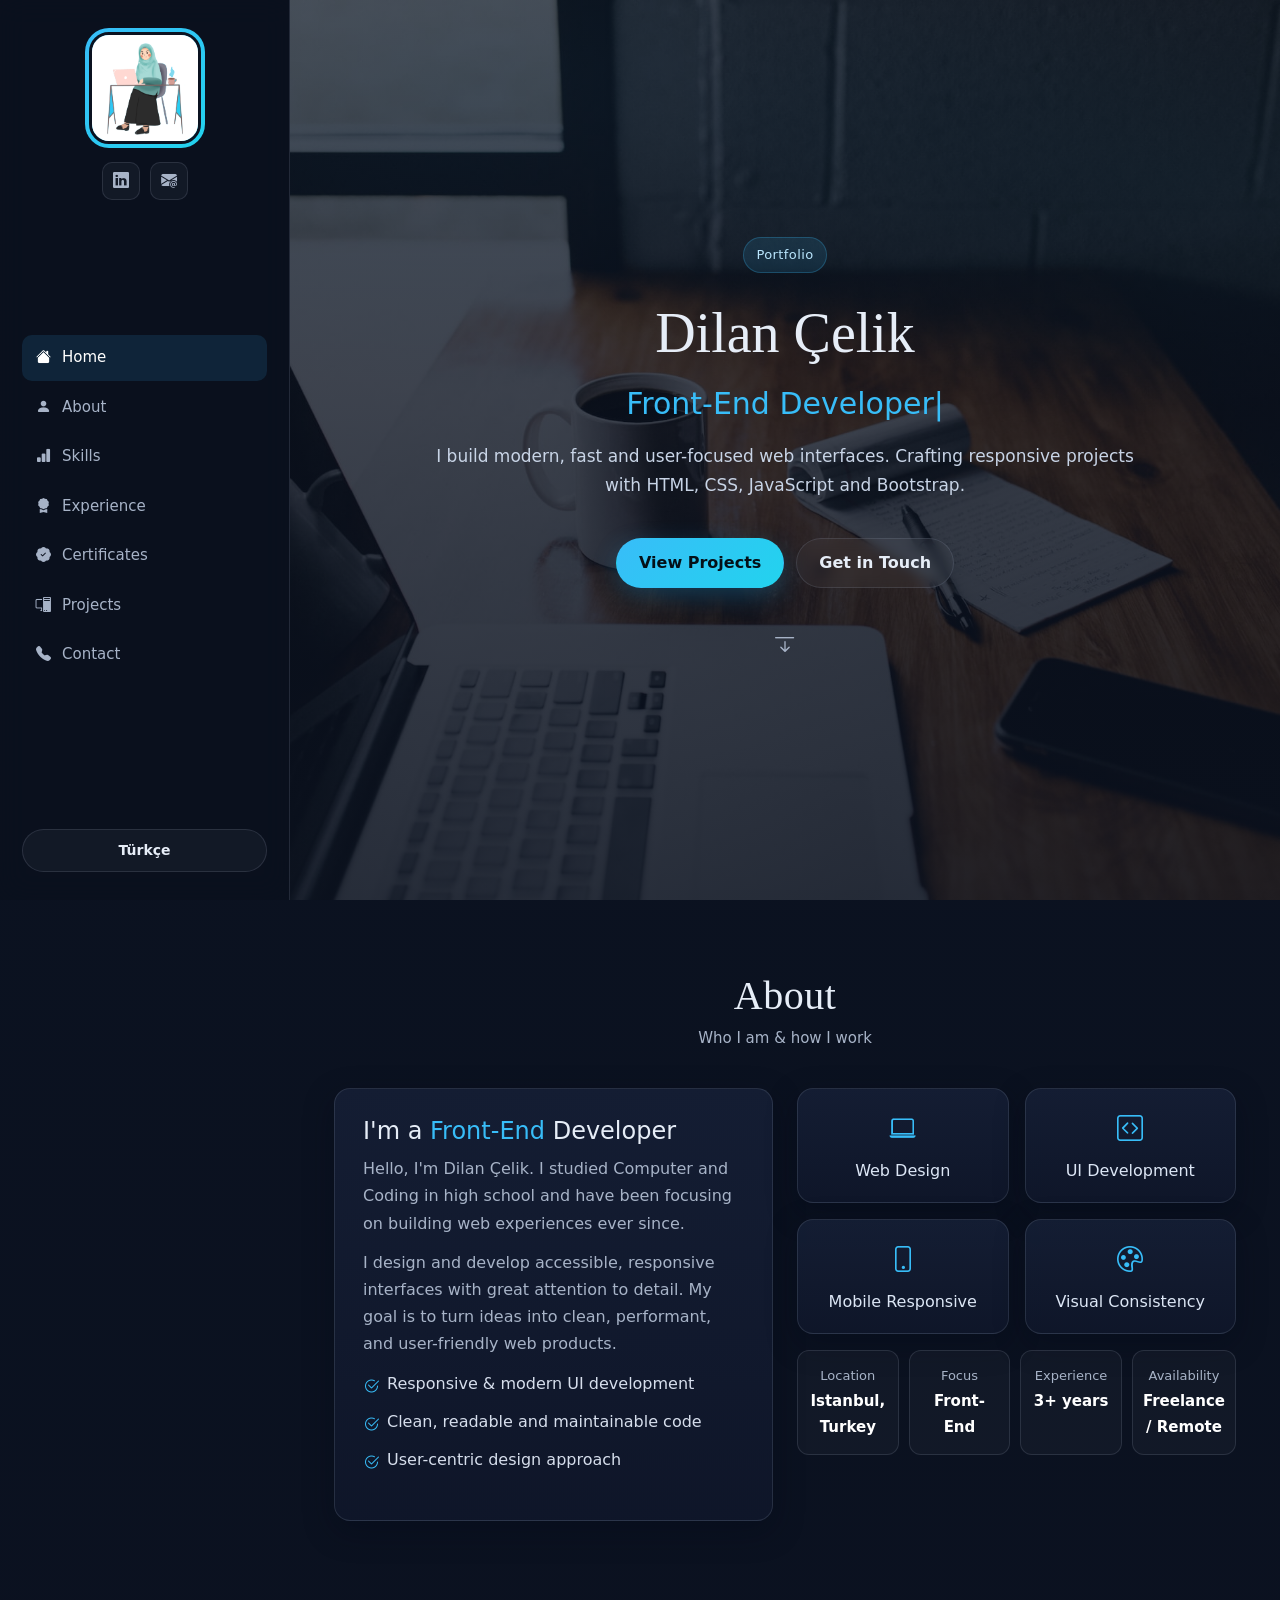
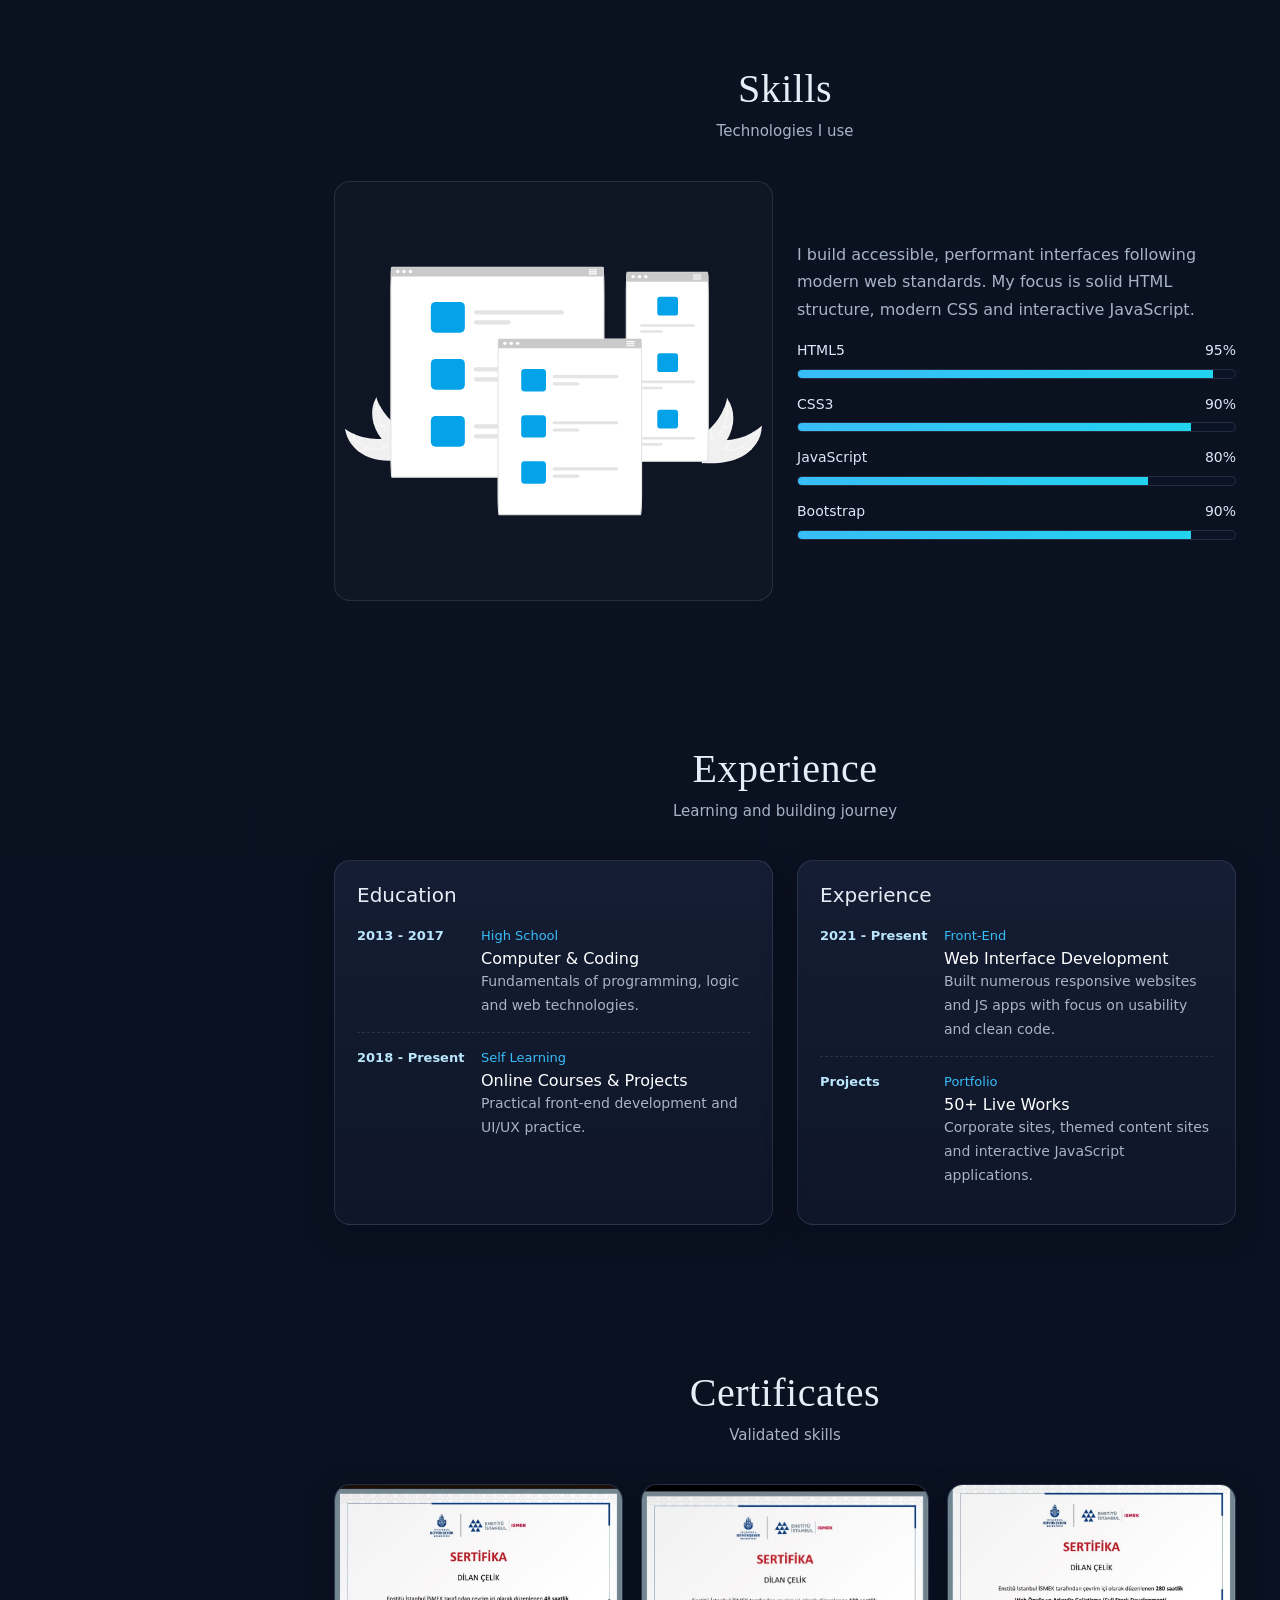
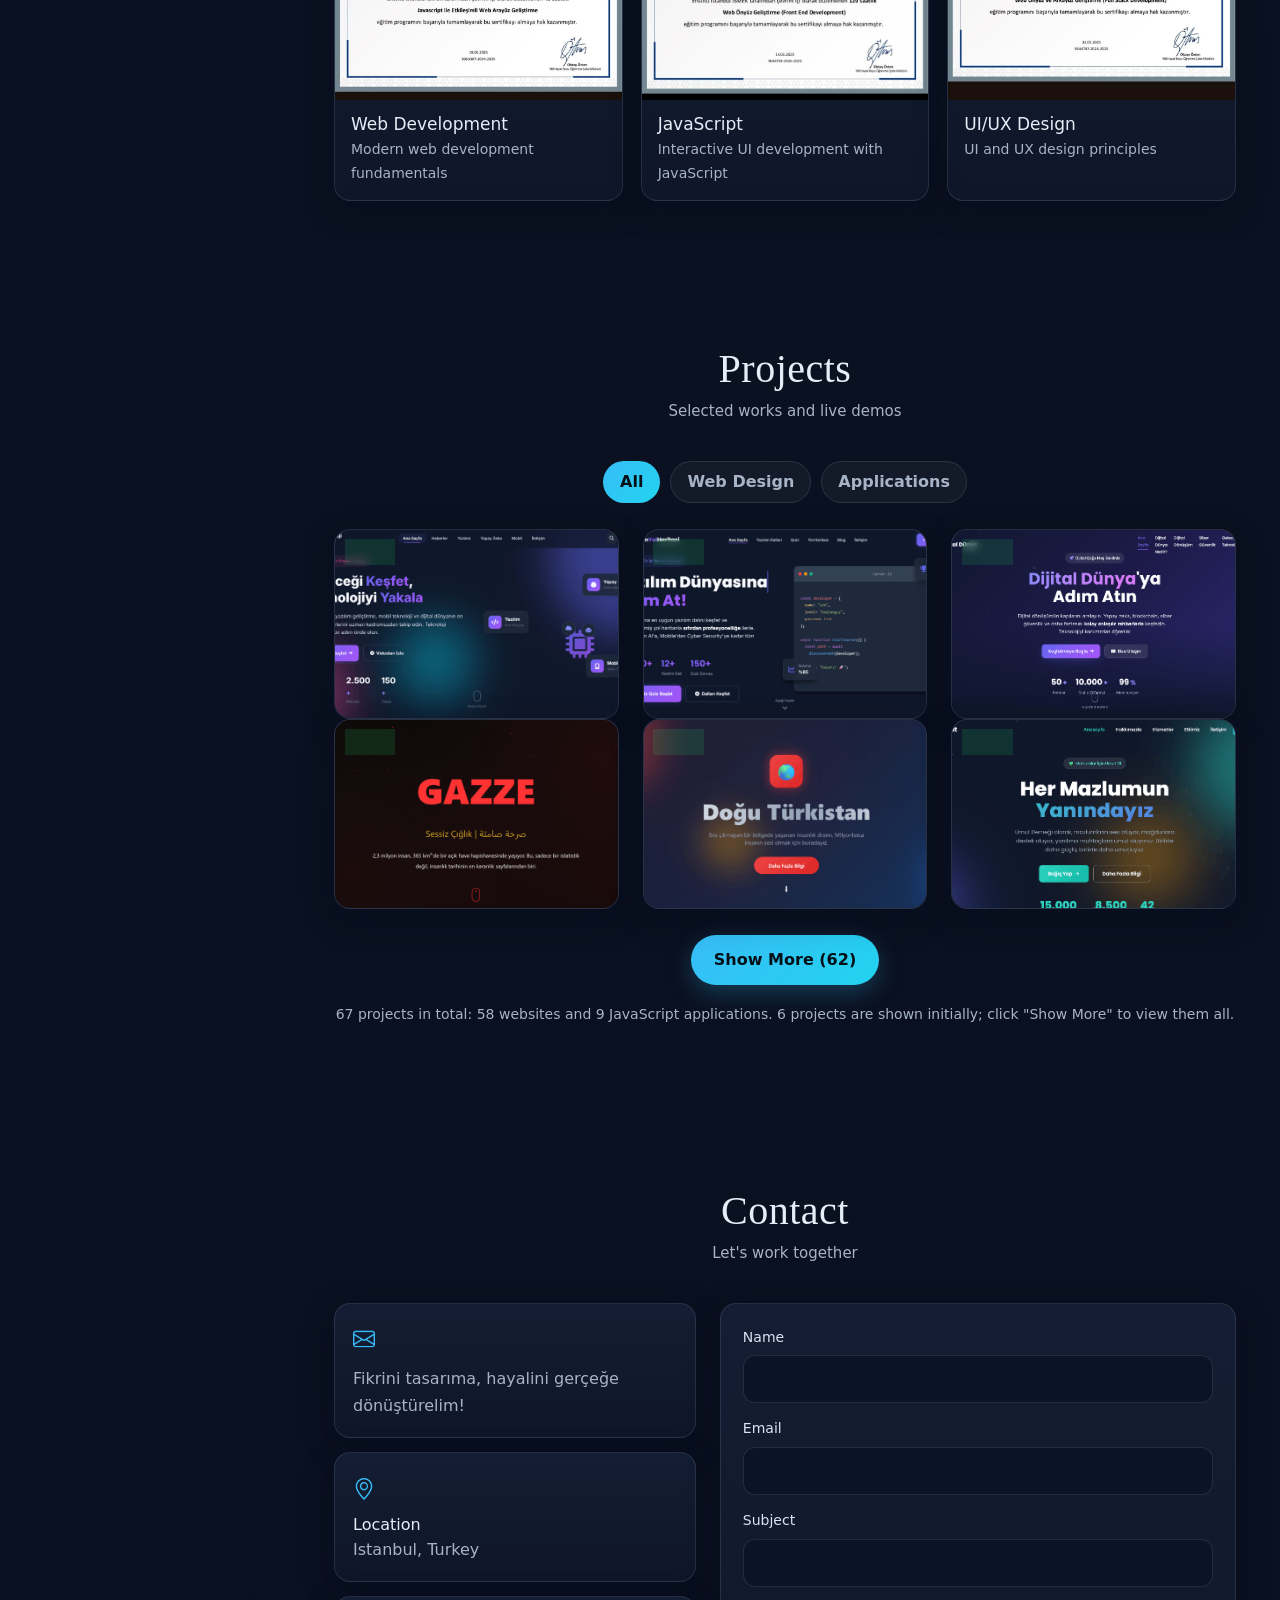
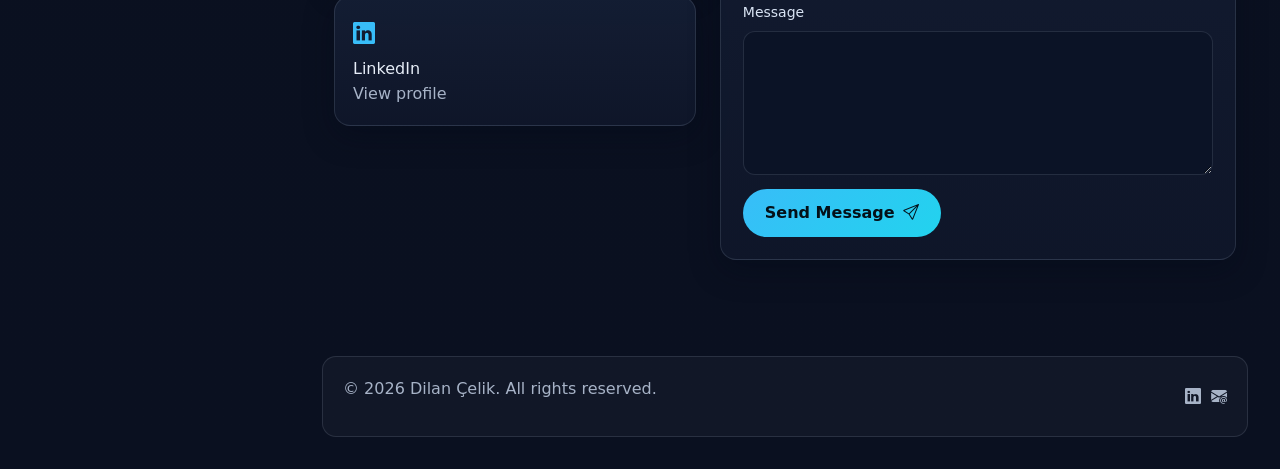
==== commit cb66506f: "Add files via upload" ====
--- a/english.html
+++ b/english.html
@@ -1,1222 +1,312 @@
-<!DOCTYPE html>
-<html lang="en">
-
-<head>
-    <meta charset="UTF-8">
-    <meta name="viewport" content="width=device-width, initial-scale=1.0">
-    <title>Dilan Çelik | Front-End Developer Portfolio</title>
-    <meta name="description" content="Dilan Çelik - Front-End Developer Portfolio. Expert in HTML, CSS, JavaScript, Bootstrap">
-
-    <link rel="stylesheet" href="assets/css/bootstrap.min.css" />
-    <link rel="stylesheet" href="assets/css/bootstrap-icons.css" />
-    <link rel="stylesheet" href="assets/css/loader.css" />
-    <link rel="stylesheet" href="assets/css/main.css" />
-    <link rel="stylesheet" href="assets/css/responsive.css" />
-    <link rel="stylesheet" href="assets/css/dark.css">
-</head>
-
-<body>
-
-    <div class="loading"></div>
-
-    <div class="homepage">
-
-        <aside class="sidebar">
-            <div class="user-meta">
-                <div class="user-image">
-                    <img src="assets/images/Adsız.png" alt="Dilan Çelik - Profile Photo">
-                </div>
-                <div class="social-links">
-                    <ul class="list-unstyled">
-                      
-                        <li>
-                            <a href="https://www.linkedin.com/in/dilan-%C3%A7elik-4125091a3" target="_blank" rel="noopener noreferrer">
-                            <i class="bi bi-linkedin"></i>
-                            </a>
-                        </li>
-                       
-                        <li>
-                            <a href="mailto:dilos_umut@outlook.com">
-                                <i class="bi bi-envelope-at-fill"></i>
-                            </a>
-                        </li>
-                    </ul>
-                </div>
-            </div>
-
-            <nav>
-                <ul class="list-unstyled">
-                    <li>
-                        <a href="#home" class="active">
-                            <i class="bi bi-house-fill"></i>
-                            Home
-                        </a>
-                    </li>
-                    <li>
-                        <a href="#about-me">
-                            <i class="bi bi-person-fill"></i>
-                            About Me
-                        </a>
-                    </li>
-                    <li>
-                        <a href="#skills">
-                            <i class="bi bi-bar-chart-fill"></i>
-                            Skills
-                        </a>
-                    </li>
-                    <li>
-                        <a href="#experience">
-                            <i class="bi bi-award-fill"></i>
-                            Experience
-                        </a>
-                    </li>
-                    <li>
-                        <a href="#certificates">
-                            <i class="bi bi-patch-check-fill"></i>
-                            Certificates
-                        </a>
-                    </li>
-                    <li>
-                        <a href="#works">
-                            <i class="bi bi-pc-display"></i>
-                            My Works
-                        </a>
-                    </li>
-                    <li>
-                        <a href="#contacts">
-                            <i class="bi bi-telephone-fill"></i>
-                            Contact Me
-                        </a>
-                    </li>
-                </ul>
-            </nav>
-
-            <div class="submit">
-                <a href="index.html" class="btn">Translate Language to Turkish</a>
-            </div>
-        </aside>
-
- 
-        <div class="content" data-bs-spy="scroll">
-
-            <div class="hero-section" id="home">
-                <div class="overlay">
-                    <button class="sidebar-toggle" aria-label="Toggle Menu">
-                        <span></span>
-                        <span></span>
-                        <span></span>
-                    </button>
-                    <h2>Welcome to My Portfolio</h2>
-                    <h3 class="main-typed">I'm a <span id="typed"></span></h3>
-                    <p>
-                        Self-motivated Front-End developer with experience in JavaScript, jQuery, HTML5, CSS3 and Bootstrap. Creative eye for design and proficient at crafting projects from beginning to end.
-                    </p>
-                    <a href="mailto:dilos_umut@outlook.com" class="btn">Hire Me</a>
-
-                    <span class="get-started">
-                        <i class="bi bi-arrow-bar-down"></i>
-                    </span>
-                </div>
-            </div>
-
-       
-            <div class="about-me" id="about-me">
-                <div class="section-title">
-                    <h1>About Me</h1>
-                    <h3>Who am I?</h3>
-                </div>
-
-                <div class="container">
-                    <div class="row">
-                        <div class="col-md-12 col-lg-6">
-                            <div class="left-part">
-                                <h2>
-                                    I'm a <span>Front-End</span> Developer
-                                </h2>
-                                <p>
-                                    Hello! I'm Dilan Çelik. I received education in computer and coding during high school. Currently, I continue to improve myself and learn new technologies through online platforms.
-                                </p>
-                                <p>
-                                    I develop user-friendly, responsive and interactive web applications using modern web technologies. I'm ready to work together on new projects and create successful works.
-                                </p>
-                              
-                            </div>
-                        </div>
-                        <div class="col-md-12 col-lg-6">
-                            <div class="right-part">
-                                <div class="box">
-                                    <i class="bi bi-laptop"></i>
-                                    <p>Web Design</p>
-                                </div>
-                                <div class="box">
-                                    <i class="bi bi-code-square"></i>
-                                    <p>Development</p>
-                                </div>
-                                <div class="box">
-                                    <i class="bi bi-mic"></i>
-                                    <p>Branding</p>
-                                </div>
-                                <div class="box">
-                                    <i class="bi bi-camera"></i>
-                                    <p>Visual Design</p>
-                                </div>
-                            </div>
-                        </div>
-                        <div class="col-md-12">
-                            <div class="full-part">
-                                <div class="box">
-                                    <p>Age</p>
-                                    <p>29 Years</p>
-                                </div>
-                                <div class="box">
-                                    <p>Location</p>
-                                    <p>Türkiye, İstanbul</p>
-                                </div>
-                                <div class="box">
-                                    <p>Education</p>
-                                    <p>Computer & Coding</p>
-                                </div>
-                                <div class="box">
-                                    <p>Experience</p>
-                                    <p>+3 Years</p>
-                                </div>
-                            </div>
-                        </div>
-                    </div>
-                </div>
-            </div>
-
-           
-            <div class="skills" id="skills">
-                <div class="section-title">
-                    <h1>My Skills</h1>
-                    <h3>What I Do?</h3>
-                </div>
-
-                <div class="container">
-                    <div class="row">
-                        <div class="col-md-12 col-lg-6">
-                            <img src="assets/images/skills.svg" alt="Skills illustration">
-                        </div>
-                        <div class="col-md-12 col-lg-6">
-                            <p>Front-End developer with experience in JavaScript, jQuery, HTML5, CSS3 and Bootstrap. Creative eye for design and proficient at crafting projects from beginning to end.</p>
-                            <h6>
-                                <span>HTML5</span>
-                                <span>95%</span>
-                            </h6>
-                            <div class="progress" role="progressbar" aria-label="HTML Skill" aria-valuenow="95"
-                                aria-valuemin="0" aria-valuemax="100">
-                                <div class="progress-bar" style="width: 95%"></div>
-                            </div>
-                            <h6>
-                                <span>CSS3</span>
-                                <span>90%</span>
-                            </h6>
-                            <div class="progress" role="progressbar" aria-label="CSS Skill" aria-valuenow="90"
-                                aria-valuemin="0" aria-valuemax="100">
-                                <div class="progress-bar" style="width: 90%"></div>
-                            </div>
-                            <h6>
-                                <span>JavaScript</span>
-                                <span>80%</span>
-                            </h6>
-                            <div class="progress" role="progressbar" aria-label="JavaScript Skill" aria-valuenow="80"
-                                aria-valuemin="0" aria-valuemax="100">
-                                <div class="progress-bar" style="width: 80%"></div>
-                            </div>
-                            <h6>
-                                <span>Bootstrap</span>
-                                <span>90%</span>
-                            </h6>
-                            <div class="progress" role="progressbar" aria-label="Bootstrap Skill" aria-valuenow="90"
-                                aria-valuemin="0" aria-valuemax="100">
-                                <div class="progress-bar" style="width: 90%"></div>
-                            </div>
-                            <h6>
-                                <span>jQuery</span>
-                                <span>80%</span>
-                            </h6>
-                            <div class="progress" role="progressbar" aria-label="jQuery Skill" aria-valuenow="80"
-                                aria-valuemin="0" aria-valuemax="100">
-                                <div class="progress-bar" style="width: 80%"></div>
-                            </div>
-                            <h6>
-                                <span>SQL</span>
-                                <span>75%</span>
-                            </h6>
-                            <div class="progress" role="progressbar" aria-label="SQL Skill" aria-valuenow="75"
-                                aria-valuemin="0" aria-valuemax="100">
-                                <div class="progress-bar" style="width: 75%"></div>
-                            </div>
-
-                        </div>
-                    </div>
-                </div>
-
-            </div>
-
-      
-            <div class="experience" id="experience">
-                <div class="section-title">
-                    <h1>Experience</h1>
-                    <h3>Education and Experience</h3>
-                </div>
-
-                <div class="container">
-                    <div class="row">
-                        <div class="col-md-12 col-lg-6">
-                            <div class="timeline">
-                                <h1>Education</h1>
-                                <div class="timeline-item">
-                                    <div class="left-part">
-                                        <span class="year">2011</span>
-                                    </div>
-                                    <div class="right-part">
-                                        <span class="tag">High School</span>
-                                        <h3>Computer & Coding</h3>
-                                        <p>
-                                            Fundamental education in UI Design, Web Development and Computer Architecture
-                                        </p>
-                                    </div>
-                                </div>
-                                <div class="timeline-item">
-                                    <div class="left-part">
-                                        <span class="year">2024</span>
-                                    </div>
-                                    <div class="right-part">
-                                        <span class="tag">Online</span>
-                                        <h3>Front-End Development</h3>
-                                        <p>
-                                            Online certification programs in modern web technologies and frameworks
-                                        </p>
-                                    </div>
-                                </div>
-                            </div>
-                        </div>
-                        <div class="col-md-12 col-lg-6">
-                            <div class="timeline">
-                                <h1>Experience</h1>
-                                <div class="timeline-item">
-                                    <div class="left-part">
-                                        <span class="year">2021</span>
-                                    </div>
-                                    <div class="right-part">
-                                        <span class="tag">Freelance</span>
-                                        <h3>Front-End Developer</h3>
-                                        <p>
-                                            Website design and development, UI/UX design, responsive web applications
-                                        </p>
-                                    </div>
-                                </div>
-                                <div class="timeline-item">
-                                    <div class="left-part">
-                                        <span class="year">2024</span>
-                                    </div>
-                                    <div class="right-part">
-                                        <span class="tag">Projects</span>
-                                        <h3>Web Applications</h3>
-                                        <p>
-                                            Developing interactive web applications with JavaScript and modern technologies
-                                        </p>
-                                    </div>
-                                </div>
-                            </div>
-                        </div>
-                    </div>
-                </div>
-
-            </div>
-
-            <!-- Certificates Section -->
-            <div class="certificates" id="certificates">
-                <div class="section-title">
-                    <h1>Certificates</h1>
-                    <h3>My Certificates</h3>
-                </div>
-
-                <div class="container">
-                    <div class="certificates-grid">
-                        <div class="certificate-item">
-                            <div class="img">
-                                <img src="assets/sertifikalar/1.sertifika.jpeg" alt="Certificate 1">
-                            </div>
-                            <div class="certificate-info">
-                                <h4>Front-End Development</h4>
-                                <p>Web development certificate</p>
-                            </div>
-                            <div class="certificate-overlay">
-                                <a href="assets/sertifikalar/1.sertifika.jpeg" target="_blank" aria-label="View Certificate">
-                                    <i class="bi bi-eye"></i>
-                                </a>
-                            </div>
-                        </div>
-
-                        <div class="certificate-item">
-                            <div class="img">
-                                <img src="assets/sertifikalar/2.sertifika.jpeg" alt="Certificate 2">
-                            </div>
-                            <div class="certificate-info">
-                                <h4>JavaScript</h4>
-                                <p>Modern JavaScript certificate</p>
-                            </div>
-                            <div class="certificate-overlay">
-                                <a href="assets/sertifikalar/2.sertifika.jpeg" target="_blank" aria-label="View Certificate">
-                                    <i class="bi bi-eye"></i>
-                                </a>
-                            </div>
-                        </div>
-
-                        <div class="certificate-item">
-                            <div class="img">
-                                <img src="assets/sertifikalar/3.sertifika.jpeg" alt="Certificate 3">
-                            </div>
-                            <div class="certificate-info">
-                                <h4>UI/UX Design</h4>
-                                <p>User interface design certificate</p>
-                            </div>
-                            <div class="certificate-overlay">
-                                <a href="assets/sertifikalar/3.sertifika.jpeg" target="_blank" aria-label="View Certificate">
-                                    <i class="bi bi-eye"></i>
-                                </a>
-                            </div>
-                        </div>
-                    </div>
-                </div>
-            </div>
-
-         
-            <div class="works" id="works">
-                <div class="section-title">
-                    <h1>My Works</h1>
-                    <h3>See My Work</h3>
-                </div>
-
-                <div class="button-group filter-button-group">
-                    <button class="btn active" data-filter="*">All</button>
-                    <button class="btn" data-filter=".webdesign">Web Design</button>
-                    <button class="btn" data-filter=".application">Applications</button>
-                </div>
-
-           <div class="container">
-                    <div class="row grid">
-                       <!-- ====================== 1)- Div ========================= -->
-                        <div class="col-md-6 col-lg-4 element-item webdesign" data-category="webdesign">
-                            <div class="box">
-                                <div class="img">
-                                    <img src="assets/images/firinss.jpg" alt="Fırın Web Sitesi">
-                                </div>
-                                <a href="https://webkodlama.github.io/firin/" target="_blank" rel="noopener noreferrer">
-                                    <i class="bi bi-link"></i>
-                                </a>
-                            </div>
-                        </div>
-                               <!-- ====================== 2)- Div ========================= -->
-                        <div class="col-md-6 col-lg-4 element-item webdesign" data-category="webdesign">
-                            <div class="box">
-                                <div class="img">
-                                    <img src="assets/images/netflix.jpg" alt="Netflix Clone">
-                                </div>
-                                <a href="https://webkodlama.github.io/netflix/" target="_blank" rel="noopener noreferrer">
-                                    <i class="bi bi-link"></i>
-                                </a>
-                            </div>
-                        </div>
-                               <!-- ====================== 3)- Div ========================= -->
-                        <div class="col-md-6 col-lg-4 element-item webdesign" data-category="webdesign">
-                            <div class="box">
-                                <div class="img">
-                                    <img src="assets/images/food.jpg.png" alt="Food Web Sitesi">
-                                </div>
-                                <a href="https://webkodlama.github.io/food/" target="_blank" rel="noopener noreferrer">
-                                    <i class="bi bi-link"></i>
-                                </a>
-                            </div>
-                        </div>
-                                   <!-- ====================== BAŞLANGIÇ ==========================  -->
-                          <div class="col-md-6 col-lg-4 element-item webdesign" data-category="webdesign">
-                            <div class="box">
-                                <div class="img">
-                                    <img src="assets/images/gazze.png" alt="">
-                                </div>
-                                <a href="https://webkodlama.github.io/gazze/" target="_blank" rel="noopener noreferrer">
-                                    <i class="bi bi-link"></i>
-                                </a>
-                            </div>
-                        </div>
-                        
-                          <div class="col-md-6 col-lg-4 element-item webdesign" data-category="webdesign">
-                            <div class="box">
-                                <div class="img">
-                                    <img src="assets/images/dogu-turkistan.png" alt="">
-                                </div>
-                                <a href="https://webkodlama.github.io/Dogu-Turkistan/" target="_blank" rel="noopener noreferrer">
-                                    <i class="bi bi-link"></i>
-                                </a>
-                            </div>
-                        </div>
-
-                          <div class="col-md-6 col-lg-4 element-item webdesign" data-category="webdesign">
-                            <div class="box">
-                                <div class="img">
-                                    <img src="assets/images/mazlumlar-dernek.png" alt="">
-                                </div>
-                                <a href="https://webkodlama.github.io/mazlumlar/" target="_blank" rel="noopener noreferrer">
-                                    <i class="bi bi-link"></i>
-                                </a>
-                            </div>
-                        </div>
-
-                          <div class="col-md-6 col-lg-4 element-item webdesign" data-category="webdesign">
-                            <div class="box">
-                                <div class="img">
-                                    <img src="assets/images/peygamberimin-hayati.png" alt="">
-                                </div>
-                                <a href="https://webkodlama.github.io/Peygamberimizin-hayati/" target="_blank" rel="noopener noreferrer">
-                                    <i class="bi bi-link"></i>
-                                </a>
-                            </div>
-                        </div>
-
-                          <div class="col-md-6 col-lg-4 element-item webdesign" data-category="webdesign">
-                            <div class="box">
-                                <div class="img">
-                                    <img src="assets/images/peygamberimizin-ahlaki.png" alt="Fırın Web Sitesi">
-                                </div>
-                                <a href="https://webkodlama.github.io/Peygamberimizin-ahlaki/" target="_blank" rel="noopener noreferrer">
-                                    <i class="bi bi-link"></i>
-                                </a>
-                            </div>
-                        </div>
-
-                          <div class="col-md-6 col-lg-4 element-item webdesign" data-category="webdesign">
-                            <div class="box">
-                                <div class="img">
-                                    <img src="assets/images/peygamberimizin-sunnetleri.png" alt="Fırın Web Sitesi">
-                                </div>
-                                <a href="https://webkodlama.github.io/Peygamberimizin-sunnetleri/" target="_blank" rel="noopener noreferrer">
-                                    <i class="bi bi-link"></i>
-                                </a>
-                            </div>
-                        </div>
-
-                          <div class="col-md-6 col-lg-4 element-item webdesign" data-category="webdesign">
-                            <div class="box">
-                                <div class="img">
-                                    <img src="assets/images/peygamberlerin-hayatlari.png" alt="Fırın Web Sitesi">
-                                </div>
-                                <a href="https://webkodlama.github.io/Peyghamberlerin-hayatlari/" target="_blank" rel="noopener noreferrer">
-                                    <i class="bi bi-link"></i>
-                                </a>
-                            </div>
-                        </div>
-
-                          <div class="col-md-6 col-lg-4 element-item webdesign" data-category="webdesign">
-                            <div class="box">
-                                <div class="img">
-                                    <img src="assets/images/peygamberlerin-meslekleri.png" alt="">
-                                </div>
-                                <a href="https://webkodlama.github.io/Peygamberlerin-meslekleri/" target="_blank" rel="noopener noreferrer">
-                                    <i class="bi bi-link"></i>
-                                </a>
-                            </div>
-                        </div>
-
-                          <div class="col-md-6 col-lg-4 element-item webdesign" data-category="webdesign">
-                            <div class="box">
-                                <div class="img">
-                                    <img src="assets/images/düsler-bahcesi-cicekci.png" alt="">
-                                </div>
-                                <a href="https://webkodlama.github.io/dusler-bahcesi-cicekci/" target="_blank" rel="noopener noreferrer">
-                                    <i class="bi bi-link"></i>
-                                </a>
-                            </div>
-                        </div>
-
-                          <div class="col-md-6 col-lg-4 element-item webdesign" data-category="webdesign">
-                            <div class="box">
-                                <div class="img">
-                                    <img src="assets/images/kadina-siddete-hayir.png" alt="">
-                                </div>
-                                <a href="https://webkodlama.github.io/kadina-siddete-hayir/" target="_blank" rel="noopener noreferrer">
-                                    <i class="bi bi-link"></i>
-                                </a>
-                            </div>
-                        </div>
-
-                          <div class="col-md-6 col-lg-4 element-item webdesign" data-category="webdesign">
-                            <div class="box">
-                                <div class="img">
-                                    <img src="assets/images/sosyal-sorumluluk.png" alt="">
-                                </div>
-                                <a href="https://webkodlama.github.io/sosyal-sorumluluk-projesi/" target="_blank" rel="noopener noreferrer">
-                                    <i class="bi bi-link"></i>
-                                </a>
-                            </div>
-                        </div>
-
-                          <div class="col-md-6 col-lg-4 element-item webdesign" data-category="webdesign">
-                            <div class="box">
-                                <div class="img">
-                                    <img src="assets/images/kolej.png" alt="">
-                                </div>
-                                <a href="https://webkodlama.github.io/kolej-egitim/" target="_blank" rel="noopener noreferrer">
-                                    <i class="bi bi-link"></i>
-                                </a>
-                            </div>
-                        </div>
-
-                        <div class="col-md-6 col-lg-4 element-item webdesign" data-category="webdesign">
-                            <div class="box">
-                                <div class="img">
-                                    <img src="assets/images/naakliye-tasimacilik.png" alt="">
-                                </div>
-                                <a href="https://webkodlama.github.io/nakliye-tasimacilik/" target="_blank" rel="noopener noreferrer">
-                                    <i class="bi bi-link"></i>
-                                </a>
-                            </div>
-                        </div>
-
-                        <div class="col-md-6 col-lg-4 element-item webdesign" data-category="webdesign">
-                            <div class="box">
-                                <div class="img">
-                                    <img src="assets/images/zuccaciye.png" alt="">
-                                </div>
-                                <a href="https://webkodlama.github.io/zuccaciye/" target="_blank" rel="noopener noreferrer">
-                                    <i class="bi bi-link"></i>
-                                </a>
-                            </div>
-                        </div>
-
-                        <div class="col-md-6 col-lg-4 element-item webdesign" data-category="webdesign">
-                            <div class="box">
-                                <div class="img">
-                                    <img src="assets/images/modern-cafe.png" alt="">
-                                </div>
-                                <a href="https://webkodlama.github.io/modern-restoran-cafe/" target="_blank" rel="noopener noreferrer">
-                                    <i class="bi bi-link"></i>
-                                </a>
-                            </div>
-                        </div>
-
-                        <div class="col-md-6 col-lg-4 element-item webdesign" data-category="webdesign">
-                            <div class="box">
-                                <div class="img">
-                                    <img src="assets/images/arac-galeri.png" alt="">
-                                </div>
-                                <a href="https://webkodlama.github.io/arac-galerisi/" target="_blank" rel="noopener noreferrer">
-                                    <i class="bi bi-link"></i>
-                                </a>
-                            </div>
-                        </div>
-
-                        <div class="col-md-6 col-lg-4 element-item webdesign" data-category="webdesign">
-                            <div class="box">
-                                <div class="img">
-                                    <img src="assets/images/farkindalik.png" alt="">
-                                </div>
-                                <a href="https://webkodlama.github.io/kendini-farket-farkindalik/" target="_blank" rel="noopener noreferrer">
-                                    <i class="bi bi-link"></i>
-                                </a>
-                            </div>
-                        </div>
-
-                        <div class="col-md-6 col-lg-4 element-item webdesign" data-category="webdesign">
-                            <div class="box">
-                                <div class="img">
-                                    <img src="assets/images/insaat-yapi.png" alt="">
-                                </div>
-                                <a href="https://webkodlama.github.io/insaat-yapi/" target="_blank" rel="noopener noreferrer">
-                                    <i class="bi bi-link"></i>
-                                </a>
-                            </div>
-                        </div>
-
-                        <div class="col-md-6 col-lg-4 element-item webdesign" data-category="webdesign">
-                            <div class="box">
-                                <div class="img">
-                                    <img src="assets/images/hastahane.png" alt="">
-                                </div>
-                                <a href="https://webkodlama.github.io/hastahane/" target="_blank" rel="noopener noreferrer">
-                                    <i class="bi bi-link"></i>
-                                </a>
-                            </div>
-                        </div>
-
-                        <div class="col-md-6 col-lg-4 element-item webdesign" data-category="webdesign">
-                            <div class="box">
-                                <div class="img">
-                                    <img src="assets/images/lezzet-yemek.png" alt="">
-                                </div>
-                                <a href="https://webkodlama.github.io/lezzet-yemekler/" target="_blank" rel="noopener noreferrer">
-                                    <i class="bi bi-link"></i>
-                                </a>
-                            </div>
-                        </div>
-
-                        <div class="col-md-6 col-lg-4 element-item webdesign" data-category="webdesign">
-                            <div class="box">
-                                <div class="img">
-                                    <img src="assets/images/dilimizdeki-engeller.png" alt="">
-                                </div>
-                                <a href="https://webkodlama.github.io/Dilimizdeki-Engelleri-Kaldiralim/" target="_blank" rel="noopener noreferrer">
-                                    <i class="bi bi-link"></i>
-                                </a>
-                            </div>
-                        </div>
-
-                        <div class="col-md-6 col-lg-4 element-item webdesign" data-category="webdesign">
-                            <div class="box">
-                                <div class="img">
-                                    <img src="assets/images/elektrik.png" alt="">
-                                </div>
-                                <a href="https://webkodlama.github.io/elektrik/" target="_blank" rel="noopener noreferrer">
-                                    <i class="bi bi-link"></i>
-                                </a>
-                            </div>
-                        </div>
-
-                        <div class="col-md-6 col-lg-4 element-item webdesign" data-category="webdesign">
-                            <div class="box">
-                                <div class="img">
-                                    <img src="assets/images/mini-e-ticaret.png" alt="">
-                                </div>
-                                <a href="https://webkodlama.github.io/mini-e-ticaret/" target="_blank" rel="noopener noreferrer">
-                                    <i class="bi bi-link"></i>
-                                </a>
-                            </div>
-                        </div>
-
-                        <div class="col-md-6 col-lg-4 element-item webdesign" data-category="webdesign">
-                            <div class="box">
-                                <div class="img">
-                                    <img src="assets/images/kamyon-kasalari-karoser.png" alt="">
-                                </div>
-                                <a href="https://webkodlama.github.io/kamyon-kasalari-karoser/" target="_blank" rel="noopener noreferrer">
-                                    <i class="bi bi-link"></i>
-                                </a>
-                            </div>
-                        </div>
-
-                        <div class="col-md-6 col-lg-4 element-item webdesign" data-category="webdesign">
-                            <div class="box">
-                                <div class="img">
-                                    <img src="assets/images/nakliye.png" alt="">
-                                </div>
-                                <a href="https://webkodlama.github.io/nakliye/" target="_blank" rel="noopener noreferrer">
-                                    <i class="bi bi-link"></i>
-                                </a>
-                            </div>
-                        </div>
-
-                        <div class="col-md-6 col-lg-4 element-item webdesign" data-category="webdesign">
-                            <div class="box">
-                                <div class="img">
-                                    <img src="assets/images/ikinci-el-spot.png" alt="">
-                                </div>
-                                <a href="https://webkodlama.github.io/ikinci-el-spot/" target="_blank" rel="noopener noreferrer">
-                                    <i class="bi bi-link"></i>
-                                </a>
-                            </div>
-                        </div>
-
-                        <div class="col-md-6 col-lg-4 element-item webdesign" data-category="webdesign">
-                            <div class="box">
-                                <div class="img">
-                                    <img src="assets/images/yazilim.png" alt="">
-                                </div>
-                                <a href="https://webkodlama.github.io/yazilim/" target="_blank" rel="noopener noreferrer">
-                                    <i class="bi bi-link"></i>
-                                </a>
-                            </div>
-                        </div>
-
-                        <div class="col-md-6 col-lg-4 element-item webdesign" data-category="webdesign">
-                            <div class="box">
-                                <div class="img">
-                                    <img src="assets/images/ibadetyolculugu.png" alt="">
-                                </div>
-                                <a href="https://webkodlama.github.io/ibadet-yolculugu/" target="_blank" rel="noopener noreferrer">
-                                    <i class="bi bi-link"></i>
-                                </a>
-                            </div>
-                        </div>
-                        
-                        <div class="col-md-6 col-lg-4 element-item webdesign" data-category="webdesign">
-                            <div class="box">
-                                <div class="img">
-                                    <img src="assets/images/ezan-vakitleri.png" alt="">
-                                </div>
-                                <a href="https://webkodlama.github.io/ezan-vakitleri/" target="_blank" rel="noopener noreferrer">
-                                    <i class="bi bi-link"></i>
-                                </a>
-                            </div>
-                        </div>
-
-                        <div class="col-md-6 col-lg-4 element-item webdesign" data-category="webdesign">
-                            <div class="box">
-                                <div class="img">
-                                    <img src="assets/images/mukavvele.png" alt="">
-                                </div>
-                                <a href="https://webkodlama.github.io/mukavele/" target="_blank" rel="noopener noreferrer">
-                                    <i class="bi bi-link"></i>
-                                </a>
-                            </div>
-                        </div>
-
-                        <div class="col-md-6 col-lg-4 element-item webdesign" data-category="webdesign">
-                            <div class="box">
-                                <div class="img">
-                                    <img src="assets/images/helal-yasamak.png" alt="">
-                                </div>
-                                <a href="https://webkodlama.github.io/helal-yasamak/" target="_blank" rel="noopener noreferrer">
-                                    <i class="bi bi-link"></i>
-                                </a>
-                            </div>
-                        </div>
-
-                        <div class="col-md-6 col-lg-4 element-item webdesign" data-category="webdesign">
-                            <div class="box">
-                                <div class="img">
-                                    <img src="assets/images/ramazan-saatleri.png" alt="">
-                                </div>
-                                <a href="https://webkodlama.github.io/ramazan-saatleri/" target="_blank" rel="noopener noreferrer">
-                                    <i class="bi bi-link"></i>
-                                </a>
-                            </div>
-                        </div>
-
-                        <div class="col-md-6 col-lg-4 element-item webdesign" data-category="webdesign">
-                            <div class="box">
-                                <div class="img">
-                                    <img src="assets/images/nakliyat-tasimacilik.png" alt="">
-                                </div>
-                                <a href="https://webkodlama.github.io/nakliyat-tasimacilik/" target="_blank" rel="noopener noreferrer">
-                                    <i class="bi bi-link"></i>
-                                </a>
-                            </div>
-                        </div>
-
-                        <div class="col-md-6 col-lg-4 element-item webdesign" data-category="webdesign">
-                            <div class="box">
-                                <div class="img">
-                                    <img src="assets/images/dijital-dunya.png" alt="">
-                                </div>
-                                <a href="https://webkodlama.github.io/dijital-dunya/" target="_blank" rel="noopener noreferrer">
-                                    <i class="bi bi-link"></i>
-                                </a>
-                            </div>
-                        </div>
-
-                        <div class="col-md-6 col-lg-4 element-item webdesign" data-category="webdesign">
-                            <div class="box">
-                                <div class="img">
-                                    <img src="assets/images/tatlilar.png" alt="">
-                                </div>
-                                <a href="https://webkodlama.github.io/tatlilar/" target="_blank" rel="noopener noreferrer">
-                                    <i class="bi bi-link"></i>
-                                </a>
-                            </div>
-                        </div>
-
-                        <div class="col-md-6 col-lg-4 element-item webdesign" data-category="webdesign">
-                            <div class="box">
-                                <div class="img">
-                                    <img src="assets/images/kentsel-donusum.png" alt="">
-                                </div>
-                                <a href="https://webkodlama.github.io/kentsel-donusum/" target="_blank" rel="noopener noreferrer">
-                                    <i class="bi bi-link"></i>
-                                </a>
-                            </div>
-                        </div>
-
-                        <div class="col-md-6 col-lg-4 element-item webdesign" data-category="webdesign">
-                            <div class="box">
-                                <div class="img">
-                                    <img src="assets/images/teknoloji-dunyasi.png" alt="">
-                                </div>
-                                <a href="https://webkodlama.github.io/teknolji-dunyasi/" target="_blank" rel="noopener noreferrer">
-                                    <i class="bi bi-link"></i>
-                                </a>
-                            </div>
-                        </div>
-
-                        <div class="col-md-6 col-lg-4 element-item webdesign" data-category="webdesign">
-                            <div class="box">
-                                <div class="img">
-                                    <img src="assets/images/ramazanw.jpg" alt="">
-                                </div>
-                                <a href="https://webkodlama.github.io/ramazan/" target="_blank" rel="noopener noreferrer">
-                                    <i class="bi bi-link"></i>
-                                </a>
-                            </div>
-                        </div>
-
-                        <div class="col-md-6 col-lg-4 element-item webdesign" data-category="webdesign">
-                            <div class="box">
-                                <div class="img">
-                                    <img src="assets/images/yetim-oksuz.png" alt="">
-                                </div>
-                                <a href="https://webkodlama.github.io/yetim-oksuz/" target="_blank" rel="noopener noreferrer">
-                                    <i class="bi bi-link"></i>
-                                </a>
-                            </div>
-                        </div>
-
-                        <div class="col-md-6 col-lg-4 element-item webdesign" data-category="webdesign">
-                            <div class="box">
-                                <div class="img">
-                                    <img src="assets/images/emlak.png" alt="">
-                                </div>
-                                <a href="https://webkodlama.github.io/emlak/" target="_blank" rel="noopener noreferrer">
-                                    <i class="bi bi-link"></i>
-                                </a>
-                            </div>
-                        </div>
-
-                        <div class="col-md-6 col-lg-4 element-item webdesign" data-category="webdesign">
-                            <div class="box">
-                                <div class="img">
-                                    <img src="assets/images/nakliyat.png" alt="">
-                                </div>
-                                <a href="https://webkodlama.github.io/nakliyat/" target="_blank" rel="noopener noreferrer">
-                                    <i class="bi bi-link"></i>
-                                </a>
-                            </div>
-                        </div>
-
-                        <div class="col-md-6 col-lg-4 element-item webdesign" data-category="webdesign">
-                            <div class="box">
-                                <div class="img">
-                                    <img src="assets/images/beyaz-esya.png" alt="">
-                                </div>
-                                <a href="https://webkodlama.github.io/beyaz-esya/" target="_blank" rel="noopener noreferrer">
-                                    <i class="bi bi-link"></i>
-                                </a>
-                            </div>
-                        </div>
-
-                        <div class="col-md-6 col-lg-4 element-item webdesign" data-category="webdesign">
-                            <div class="box">
-                                <div class="img">
-                                    <img src="assets/images/konfor-mobil.png" alt="">
-                                </div>
-                                <a href="https://webkodlama.github.io/konfor-mobilya/" target="_blank" rel="noopener noreferrer">
-                                    <i class="bi bi-link"></i>
-                                </a>
-                            </div>
-                        </div>
-
-                        <div class="col-md-6 col-lg-4 element-item webdesign" data-category="webdesign">
-                            <div class="box">
-                                <div class="img">
-                                    <img src="assets/images/fredi-ataksi.png" alt="">
-                                </div>
-                                <a href="https://webkodlama.github.io/Friedreich-ataksisi-hastaligi/" target="_blank" rel="noopener noreferrer">
-                                    <i class="bi bi-link"></i>
-                                </a>
-                            </div>
-                        </div>
-
-                        <div class="col-md-6 col-lg-4 element-item webdesign" data-category="webdesign">
-                            <div class="box">
-                                <div class="img">
-                                    <img src="assets/images/dini-bilgi.png" alt="">
-                                </div>
-                                <a href="https://webkodlama.github.io/dini-bilgi-yarismasi/" target="_blank" rel="noopener noreferrer">
-                                    <i class="bi bi-link"></i>
-                                </a>
-                            </div>
-                        </div>
-
-                         
-                        <div class="col-md-6 col-lg-4 element-item webdesign" data-category="webdesign">
-                            <div class="box">
-                                <div class="img">
-                                    <img src="assets/images/gez.jpg" alt="Seyahat Web Sitesi">
-                                </div>
-                                <a href="https://webkodlama.github.io/travels/" target="_blank" rel="noopener noreferrer">
-                                    <i class="bi bi-link"></i>
-                                </a>
-                            </div>
-                        </div>
-         
-                        <div class="col-md-6 col-lg-4 element-item webdesign" data-category="webdesign">
-                            <div class="box">
-                                <div class="img">
-                                    <img src="assets/images/otel.jpg" alt="Otel Web Sitesi">
-                                </div>
-                                <a href="https://webkodlama.github.io/hotel/" target="_blank" rel="noopener noreferrer">
-                                    <i class="bi bi-link"></i>
-                                </a>
-                            </div>
-                        </div>
-                      
-                        <div class="col-md-6 col-lg-4 element-item webdesign" data-category="webdesign">
-                            <div class="box">
-                                <div class="img">
-                                    <img src="assets/images/sevapPoint.jpg" alt="SevapPoint Web Sitesi">
-                                </div>
-                                <a href="http://webkodlama.github.io/SevapPoint/" target="_blank" rel="noopener noreferrer">
-                                    <i class="bi bi-link"></i>
-                                </a>
-                            </div>
-                        </div>
-
-                        <div class="col-md-6 col-lg-4 element-item webdesign" data-category="webdesign">
-                            <div class="box">
-                                <div class="img">
-                                    <img src="assets/images/dijital_web.png" alt="Dijital Web Sitesi">
-                                </div>
-                                <a href="https://webkodlama.github.io/dijital-web/" target="_blank" rel="noopener noreferrer">
-                                    <i class="bi bi-link"></i>
-                                </a>
-                            </div>
-                        </div>
-
-                        <div class="col-md-6 col-lg-4 element-item webdesign" data-category="webdesign">
-                            <div class="box">
-                                <div class="img">
-                                    <img src="assets/images/graphic3.jpg" alt="Grafik Tasarım">
-                                </div>
-                                <a href="#" target="_blank" rel="noopener noreferrer">
-                                    <i class="bi bi-link"></i>
-                                </a>
-                            </div>
-                        </div>                
-                        <div class="col-md-6 col-lg-4 element-item webdesign" data-category="webdesign">
-                            <div class="box">
-                                <div class="img">
-                                    <img src="assets/images/real-estate.jpg.png" alt="Emlak Web Sitesi">
-                                </div>
-                                <a href="https://webkodlama.github.io/real_estate/" target="_blank" rel="noopener noreferrer">
-                                    <i class="bi bi-link"></i>
-                                </a>
-                            </div>
-                        </div>
-                        <div class="col-md-6 col-lg-4 element-item webdesign" data-category="webdesign">
-                            <div class="box">
-                                <div class="img">
-                                    <img src="assets/images/fast-food.jpg.png" alt="Fast Food Web Sitesi">
-                                </div>
-                                <a href="https://webkodlama.github.io/Fast_Food/" target="_blank" rel="noopener noreferrer">
-                                    <i class="bi bi-link"></i>
-                                </a>
-                            </div>
-                        </div>
-                        <div class="col-md-6 col-lg-4 element-item webdesign" data-category="webdesign">
-                            <div class="box">
-                                <div class="img">
-                                    <img src="assets/images/health-medicine.png" alt="Sağlık Web Sitesi">
-                                </div>
-                                <a href="https://webkodlama.github.io/health-medicine/" target="_blank" rel="noopener noreferrer">
-                                    <i class="bi bi-link"></i>
-                                </a>
-                            </div>
-                        </div>    
-
-                        <div class="col-md-6 col-lg-4 element-item webdesign" data-category="webdesign">
-                            <div class="box">
-                                <div class="img">
-                                    <img src="assets/images/perfume_web.png" alt="Parfüm Web Sitesi">
-                                </div>
-                                <a href="https://webkodlama.github.io/perfume_web/" target="_blank" rel="noopener noreferrer">
-                                    <i class="bi bi-link"></i>
-                                </a>
-                            </div>
-                        </div>    
-
-                        <div class="col-md-6 col-lg-4 element-item webdesign" data-category="webdesign">
-                            <div class="box">
-                                <div class="img">
-                                    <img src="assets/images/flower.png" alt="Çiçek Web Sitesi">
-                                </div>
-                                <a href="https://webkodlama.github.io/flower-tulip/" target="_blank" rel="noopener noreferrer">
-                                    <i class="bi bi-link"></i>
-                                </a>
-                            </div>
-                        </div>
-
-                        <div class="col-md-6 col-lg-4 element-item application" data-category="application">
-                            <div class="box">
-                                <div class="img">
-                                    <img src="assets/images/bnzn_uyglma.png" alt="Döngü Uygulaması">
-                                </div>
-                                <a href="https://webkodlama.github.io/for_cycle_application/" target="_blank" rel="noopener noreferrer">
-                                    <i class="bi bi-link"></i>
-                                </a>
-                            </div>
-                        </div>
-
-                        <div class="col-md-6 col-lg-4 element-item application" data-category="application">
-                            <div class="box">
-                                <div class="img">
-                                    <img src="assets/images/beden-endeksi.png" alt="Beden Kitle İndeksi Uygulaması">
-                                </div>
-                                <a href="https://webkodlama.github.io/body_index_application/" target="_blank" rel="noopener noreferrer">
-                                    <i class="bi bi-link"></i>
-                                </a>
-                            </div>
-                        </div>
-
-                        <div class="col-md-6 col-lg-4 element-item application" data-category="application">
-                            <div class="box">
-                                <div class="img">
-                                    <img src="assets/images/swich-cas-atm.png" alt="ATM Uygulaması">
-                                </div>
-                                <a href="https://webkodlama.github.io/switch-case.atm-application/" target="_blank" rel="noopener noreferrer">
-                                    <i class="bi bi-link"></i>
-                                </a>
-                            </div>
-                        </div>
-
-                        <div class="col-md-6 col-lg-4 element-item application" data-category="application">
-                            <div class="box">
-                                <div class="img">
-                                    <img src="assets/images/gallery.png" alt="Galeri Uygulaması">
-                                </div>
-                                <a href="https://webkodlama.github.io/galery/" target="_blank" rel="noopener noreferrer">
-                                    <i class="bi bi-link"></i>
-                                </a>
-                            </div>
-                        </div>
-                        
-                        <div class="col-md-6 col-lg-4 element-item application" data-category="application">
-                            <div class="box">
-                                <div class="img">
-                                    <img src="assets/images/search.png" alt="Arama Uygulaması">
-                                </div>
-                                <a href="https://webkodlama.github.io/search/" target="_blank" rel="noopener noreferrer">
-                                    <i class="bi bi-link"></i>
-                                </a>
-                            </div>
-                        </div>
-
-                        <div class="col-md-6 col-lg-4 element-item application" data-category="application">
-                            <div class="box">
-                                <div class="img">
-                                    <img src="assets/images/light-on-off.png" alt="Işık Kontrol Uygulaması">
-                                </div>
-                                <a href="https://webkodlama.github.io/light-on-off/" target="_blank" rel="noopener noreferrer">
-                                    <i class="bi bi-link"></i>
-                                </a>
-                            </div>
-                        </div>
-
-                        <div class="col-md-6 col-lg-4 element-item application" data-category="application">
-                            <div class="box">
-                                <div class="img">
-                                    <img src="assets/images/if-else-app.png" alt="Koşul Uygulaması">
-                                </div>
-                                <a href="https://webkodlama.github.io/if-else_application/" target="_blank" rel="noopener noreferrer">
-                                    <i class="bi bi-link"></i>
-                                </a>
-                            </div>
-                        </div>
-
-                        <div class="col-md-6 col-lg-4 element-item application" data-category="application">
-                            <div class="box">
-                                <div class="img">
-                                    <img src="assets/images/ToDo_list.jpg" alt="Yapılacaklar Listesi Uygulaması">
-                                </div>
-                                <a href="https://webkodlama.github.io/ToDo_list/" target="_blank" rel="noopener noreferrer">
-                                    <i class="bi bi-link"></i>
-                                </a>
-                            </div>
-                        </div>
-
-                        <div class="col-md-6 col-lg-4 element-item application" data-category="application">
-                            <div class="box">
-                                <div class="img">
-                                    <img src="assets/images/calculatorrr.jpg" alt="Hesap Makinesi Uygulaması">
-                                </div>
-                                <a href="https://webkodlama.github.io/calculator_application/" target="_blank" rel="noopener noreferrer">
-                                    <i class="bi bi-link"></i>
-                                </a>
-                            </div>
-                        </div>
-
-                    </div>
-                </div>
-            </div>
-
-      
-            <div class="contacts" id="contacts">
-                <div class="section-title">
-                    <h1>Contact Me</h1>
-                    <h3>Get In Touch</h3>
-                </div>
-
-                <div class="container">
-                    <div class="row">
-                        <div class="col-md-12 col-lg-5">
-                            <div class="left-part">
-                           
-                                <div class="box">
-                                    <i class="bi bi-envelope"></i>
-                                    <h3></h3>
-                                    <p>Let's turn your idea into design, and your dream into reality!</p>
-                                </div>
-                                <div class="box">
-                                    <i class="bi bi-geo-alt"></i>
-                                    <h3>Location</h3>
-                                    <p>Türkiye, İstanbul</p>
-                                </div>
-                            </div>
-                        </div>
-                        <div class="col-md-12 col-lg-7">
-                            <div class="right-part">
-                                <form action="mailto:dilos_umut@outlook.com" method="post" enctype="text/plain">
-                                    <div class="form-group">
-                                        <input type="text" name="name" class="form-control" placeholder="Enter Your Name ..." required>
-                                    </div>
-                                    <div class="form-group">
-                                        <input type="tel" name="phone" class="form-control" placeholder="Enter Your Phone Number ...">
-                                    </div>
-                                    <div class="form-group">
-                                        <input type="email" name="email" class="form-control" placeholder="Enter Your Email ..." required>
-                                    </div>
-                                    <div class="form-group">
-                                        <input type="text" name="subject" class="form-control" placeholder="Enter Subject ..." required>
-                                    </div>
-                                    <div class="form-group">
-                                        <textarea name="message" class="form-control" placeholder="Your Message ..." required></textarea>
-                                    </div>
-                                    <div class="submit">
-                                        <button type="submit" class="btn">Send Message <i class="bi bi-send"></i></button>
-                                    </div>
-                                </form>
-                            </div>
-                        </div>
-                    </div>
-                </div>
-            </div>
-
-      
-            <footer>
-                <div class="left-part">
-                    <p>&copy; 2026 Dilan Çelik. All rights reserved.</p>
-                </div>
-                <div class="right-part">
-                    <div class="social-links">
-                        <ul class="list-unstyled">
-                            <li>
-                                <a href="https://www.linkedin.com/in/dilan-%C3%A7elik-4125091a3" target="_blank" rel="noopener noreferrer" aria-label="LinkedIn">
-                                    <i class="bi bi-linkedin"></i>
-                                </a>
-                            </li>
-                        </ul>
-                    </div>
-                </div>
-            </footer>
-        </div>
-    </div>
-
-    <script src="assets/js/jquery-3.7.1.js"></script>
-    <script src="assets/js/popper.min.js"></script>
-    <script src="assets/js/bootstrap.min.js"></script>
-    <script src="assets/js/typed.umd.js"></script>
-    <script src="assets/js/isotope.pkgd.min.js"></script>
-    <script src="assets/js/english.js"></script>
-</body>
-
-</html>
+﻿<!doctype html>
+<html lang="en">
+<head>
+  <meta charset="UTF-8" />
+  <meta name="viewport" content="width=device-width, initial-scale=1.0" />
+  <title>Dilan Çelik | Front-End Developer Portfolio</title>
+  <meta name="description" content="Portfolio of Dilan Çelik, Front-End Developer. Modern, responsive web interfaces built with HTML, CSS, JavaScript and Bootstrap. View projects and get in touch." />
+  <meta name="keywords" content="Dilan Çelik, Front-End Developer, Web Developer, HTML, CSS, JavaScript, Bootstrap, Portfolio, Istanbul, Responsive Design" />
+  <meta name="author" content="Dilan Çelik" />
+  <meta name="robots" content="index, follow, max-image-preview:large, max-snippet:-1, max-video-preview:-1" />
+  <meta name="theme-color" content="#0b1220" />
+  <link rel="canonical" href="https://webkodlama.github.io/Portfolio-asil/english.html" />
+  <link rel="alternate" hreflang="tr" href="https://webkodlama.github.io/Portfolio-asil/" />
+  <link rel="alternate" hreflang="en" href="https://webkodlama.github.io/Portfolio-asil/english.html" />
+  <link rel="alternate" hreflang="x-default" href="https://webkodlama.github.io/Portfolio-asil/" />
+
+  <meta property="og:locale" content="en_US" />
+  <meta property="og:type" content="website" />
+  <meta property="og:title" content="Dilan Çelik | Front-End Developer Portfolio" />
+  <meta property="og:description" content="Modern, responsive and user-focused web projects by Dilan Çelik. Browse the portfolio and get in touch." />
+  <meta property="og:url" content="https://webkodlama.github.io/Portfolio-asil/english.html" />
+  <meta property="og:site_name" content="Dilan Çelik Portfolio" />
+  <meta property="og:image" content="https://webkodlama.github.io/Portfolio-asil/assets/images/Ads%C4%B1z.png" />
+  <meta property="og:image:alt" content="Dilan Çelik profile photo" />
+
+  <meta name="twitter:card" content="summary_large_image" />
+  <meta name="twitter:title" content="Dilan Çelik | Front-End Developer Portfolio" />
+  <meta name="twitter:description" content="HTML, CSS, JavaScript and Bootstrap projects with a focus on responsive UI." />
+  <meta name="twitter:image" content="https://webkodlama.github.io/Portfolio-asil/assets/images/Ads%C4%B1z.png" />
+
+  <link rel="preload" href="assets/css/main.css" as="style" />
+  <link rel="stylesheet" href="assets/css/bootstrap.min.css" />
+  <link rel="stylesheet" href="assets/css/bootstrap-icons.css" />
+  <link rel="stylesheet" href="assets/css/loader.css" />
+  <link rel="stylesheet" href="assets/css/main.css" />
+  <link rel="stylesheet" href="assets/css/responsive.css" />
+  <link rel="stylesheet" href="assets/css/dark.css" />
+
+  <script type="application/ld+json">
+  {
+    "@context": "https://schema.org",
+    "@graph": [
+      {
+        "@type": "WebSite",
+        "name": "Dilan Çelik Portfolio",
+        "url": "https://webkodlama.github.io/Portfolio-asil/english.html",
+        "inLanguage": "en",
+        "description": "Front-End Developer portfolio of Dilan Çelik"
+      },
+      {
+        "@type": "Person",
+        "name": "Dilan Çelik",
+        "jobTitle": "Front-End Developer",
+        "url": "https://webkodlama.github.io/Portfolio-asil/english.html",
+        "image": "https://webkodlama.github.io/Portfolio-asil/assets/images/Ads%C4%B1z.png",
+        "email": "mailto:dilos_umut@outlook.com",
+        "address": { "@type": "PostalAddress", "addressLocality": "Istanbul", "addressCountry": "TR" },
+        "sameAs": ["https://www.linkedin.com/in/dilan-%C3%A7elik-4125091a3"],
+        "knowsAbout": ["HTML5", "CSS3", "JavaScript", "Bootstrap", "Responsive Web Design", "UI Development"]
+      }
+    ]
+  }
+  </script>
+</head>
+<body>
+  <a class="skip-link" href="#main-content">Skip to content</a>
+  <div class="loading" aria-hidden="true"></div>
+  <div class="homepage">
+    <aside class="sidebar" aria-label="Sidebar">
+      <div class="user-meta">
+        <div class="user-image">
+          <img src="assets/images/Ads%C4%B1z.png" alt="Dilan Çelik profile photo" width="150" height="150" loading="eager" />
+        </div>
+        <div class="social-links">
+          <ul class="list-unstyled">
+            <li><a href="https://www.linkedin.com/in/dilan-%C3%A7elik-4125091a3" target="_blank" rel="noopener noreferrer" aria-label="LinkedIn profile"><i class="bi bi-linkedin" aria-hidden="true"></i></a></li>
+            <li><a href="mailto:dilos_umut@outlook.com" aria-label="Send email"><i class="bi bi-envelope-at-fill" aria-hidden="true"></i></a></li>
+          </ul>
+        </div>
+      </div>
+      <nav aria-label="Main navigation">
+        <ul class="list-unstyled">
+          <li><a href="#home" class="active"><i class="bi bi-house-fill" aria-hidden="true"></i> Home</a></li>
+          <li><a href="#about-me"><i class="bi bi-person-fill" aria-hidden="true"></i> About</a></li>
+          <li><a href="#skills"><i class="bi bi-bar-chart-fill" aria-hidden="true"></i> Skills</a></li>
+          <li><a href="#experience"><i class="bi bi-award-fill" aria-hidden="true"></i> Experience</a></li>
+          <li><a href="#certificates"><i class="bi bi-patch-check-fill" aria-hidden="true"></i> Certificates</a></li>
+          <li><a href="#works"><i class="bi bi-pc-display" aria-hidden="true"></i> Projects</a></li>
+          <li><a href="#contacts"><i class="bi bi-telephone-fill" aria-hidden="true"></i> Contact</a></li>
+        </ul>
+      </nav>
+      <div class="submit">
+        <a href="index.html" class="btn" hreflang="tr" lang="tr">Türkçe</a>
+      </div>
+    </aside>
+
+    <main class="content" id="main-content">
+      <section class="hero-section" id="home" aria-label="Introduction">
+        <div class="overlay">
+          <button class="sidebar-toggle" type="button" aria-label="Toggle menu" aria-expanded="false"><span></span><span></span><span></span></button>
+          <p class="eyebrow">Portfolio</p>
+          <h1>Dilan Çelik</h1>
+          <h2 class="main-typed"><span class="sr-only">Front-End Developer, UI Designer, JavaScript Developer</span><span id="typed" aria-hidden="true"></span></h2>
+          <p class="hero-desc">I build modern, fast and user-focused web interfaces. Crafting responsive projects with HTML, CSS, JavaScript and Bootstrap.</p>
+          <div class="hero-actions">
+            <a href="#works" class="btn btn-primary-cta">View Projects</a>
+            <a href="mailto:dilos_umut@outlook.com" class="btn btn-secondary-cta">Get in Touch</a>
+          </div>
+          <a class="get-started" href="#about-me" aria-label="Go to about section"><i class="bi bi-arrow-bar-down" aria-hidden="true"></i></a>
+        </div>
+      </section>
+
+      <section class="about-me section" id="about-me" aria-labelledby="about-title">
+        <div class="section-title"><h2 id="about-title">About</h2><p>Who I am & how I work</p></div>
+        <div class="container">
+          <div class="row g-4 align-items-stretch">
+            <div class="col-lg-6">
+              <div class="panel">
+                <h3>I'm a <span>Front-End</span> Developer</h3>
+                <p>Hello, I'm Dilan Çelik. I studied Computer and Coding in high school and have been focusing on building web experiences ever since.</p>
+                <p>I design and develop accessible, responsive interfaces with great attention to detail. My goal is to turn ideas into clean, performant, and user-friendly web products.</p>
+                <ul class="highlights list-unstyled">
+                  <li><i class="bi bi-check2-circle" aria-hidden="true"></i> Responsive & modern UI development</li>
+                  <li><i class="bi bi-check2-circle" aria-hidden="true"></i> Clean, readable and maintainable code</li>
+                  <li><i class="bi bi-check2-circle" aria-hidden="true"></i> User-centric design approach</li>
+                </ul>
+              </div>
+            </div>
+            <div class="col-lg-6">
+              <div class="row g-3">
+                <div class="col-6"><div class="box feature"><i class="bi bi-laptop" aria-hidden="true"></i><p>Web Design</p></div></div>
+                <div class="col-6"><div class="box feature"><i class="bi bi-code-square" aria-hidden="true"></i><p>UI Development</p></div></div>
+                <div class="col-6"><div class="box feature"><i class="bi bi-phone" aria-hidden="true"></i><p>Mobile Responsive</p></div></div>
+                <div class="col-6"><div class="box feature"><i class="bi bi-palette" aria-hidden="true"></i><p>Visual Consistency</p></div></div>
+              </div>
+              <div class="full-part mt-3">
+                <div class="box"><p>Location</p><p>Istanbul, Turkey</p></div>
+                <div class="box"><p>Focus</p><p>Front-End</p></div>
+                <div class="box"><p>Experience</p><p>3+ years</p></div>
+                <div class="box"><p>Availability</p><p>Freelance / Remote</p></div>
+              </div>
+            </div>
+          </div>
+        </div>
+      </section>
+
+      <section class="skills section" id="skills" aria-labelledby="skills-title">
+        <div class="section-title"><h2 id="skills-title">Skills</h2><p>Technologies I use</p></div>
+        <div class="container">
+          <div class="row g-4 align-items-center">
+            <div class="col-lg-6"><img src="assets/images/skills.svg" alt="Illustration representing web development skills" loading="lazy" width="520" height="420" /></div>
+            <div class="col-lg-6">
+              <p>I build accessible, performant interfaces following modern web standards. My focus is solid HTML structure, modern CSS and interactive JavaScript.</p>
+              <div class="skill"><div class="skill-head"><span>HTML5</span><span>95%</span></div><div class="progress" role="progressbar" aria-label="HTML5" aria-valuenow="95" aria-valuemin="0" aria-valuemax="100"><div class="progress-bar" style="width:95%"></div></div></div>
+              <div class="skill"><div class="skill-head"><span>CSS3</span><span>90%</span></div><div class="progress" role="progressbar" aria-label="CSS3" aria-valuenow="90" aria-valuemin="0" aria-valuemax="100"><div class="progress-bar" style="width:90%"></div></div></div>
+              <div class="skill"><div class="skill-head"><span>JavaScript</span><span>80%</span></div><div class="progress" role="progressbar" aria-label="JavaScript" aria-valuenow="80" aria-valuemin="0" aria-valuemax="100"><div class="progress-bar" style="width:80%"></div></div></div>
+              <div class="skill"><div class="skill-head"><span>Bootstrap</span><span>90%</span></div><div class="progress" role="progressbar" aria-label="Bootstrap" aria-valuenow="90" aria-valuemin="0" aria-valuemax="100"><div class="progress-bar" style="width:90%"></div></div></div>
+            </div>
+          </div>
+        </div>
+      </section>
+
+      <section class="experience section" id="experience" aria-labelledby="experience-title">
+        <div class="section-title"><h2 id="experience-title">Experience</h2><p>Learning and building journey</p></div>
+        <div class="container"><div class="row g-4">
+          <div class="col-lg-6"><div class="timeline"><h3>Education</h3>
+            <div class="timeline-item"><div class="left-part"><span>2013 - 2017</span></div><div class="right-part"><p class="tag">High School</p><h4>Computer & Coding</h4><p>Fundamentals of programming, logic and web technologies.</p></div></div>
+            <div class="timeline-item"><div class="left-part"><span>2018 - Present</span></div><div class="right-part"><p class="tag">Self Learning</p><h4>Online Courses & Projects</h4><p>Practical front-end development and UI/UX practice.</p></div></div>
+          </div></div>
+          <div class="col-lg-6"><div class="timeline"><h3>Experience</h3>
+            <div class="timeline-item"><div class="left-part"><span>2021 - Present</span></div><div class="right-part"><p class="tag">Front-End</p><h4>Web Interface Development</h4><p>Built numerous responsive websites and JS apps with focus on usability and clean code.</p></div></div>
+            <div class="timeline-item"><div class="left-part"><span>Projects</span></div><div class="right-part"><p class="tag">Portfolio</p><h4>50+ Live Works</h4><p>Corporate sites, themed content sites and interactive JavaScript applications.</p></div></div>
+          </div></div>
+        </div></div>
+      </section>
+
+      <section class="certificates section" id="certificates" aria-labelledby="certificates-title">
+        <div class="section-title"><h2 id="certificates-title">Certificates</h2><p>Validated skills</p></div>
+        <div class="container"><div class="certificates-grid">
+          <article class="certificate-item"><div class="img"><img src="assets/sertifikalar/1.sertifika.jpeg" alt="Web Development certificate" loading="lazy" width="600" height="440" /></div><div class="certificate-info"><h3>Web Development</h3><p>Modern web development fundamentals</p></div><div class="certificate-overlay"><a href="assets/sertifikalar/1.sertifika.jpeg" target="_blank" rel="noopener noreferrer" aria-label="View Web Development certificate"><i class="bi bi-eye" aria-hidden="true"></i></a></div></article>
+          <article class="certificate-item"><div class="img"><img src="assets/sertifikalar/2.sertifika.jpeg" alt="JavaScript certificate" loading="lazy" width="600" height="440" /></div><div class="certificate-info"><h3>JavaScript</h3><p>Interactive UI development with JavaScript</p></div><div class="certificate-overlay"><a href="assets/sertifikalar/2.sertifika.jpeg" target="_blank" rel="noopener noreferrer" aria-label="View JavaScript certificate"><i class="bi bi-eye" aria-hidden="true"></i></a></div></article>
+          <article class="certificate-item"><div class="img"><img src="assets/sertifikalar/3.sertifika.jpeg" alt="UI/UX Design certificate" loading="lazy" width="600" height="440" /></div><div class="certificate-info"><h3>UI/UX Design</h3><p>UI and UX design principles</p></div><div class="certificate-overlay"><a href="assets/sertifikalar/3.sertifika.jpeg" target="_blank" rel="noopener noreferrer" aria-label="View UI/UX certificate"><i class="bi bi-eye" aria-hidden="true"></i></a></div></article>
+        </div></div>
+      </section>
+
+      <section class="works section" id="works" aria-labelledby="works-title">
+        <div class="section-title"><h2 id="works-title">Projects</h2><p>Selected works and live demos</p></div>
+        <div class="button-group filter-button-group" role="group" aria-label="Project filters">
+          <button class="btn active" type="button" data-filter="*">All</button>
+          <button class="btn" type="button" data-filter=".webdesign">Web Design</button>
+          <button class="btn" type="button" data-filter=".application">Applications</button>
+        </div>
+        <div class="container"><div class="row grid" id="projects-grid-en">
+          
+          <div class="col-md-6 col-lg-4 element-item webdesign"><article class="box work-card"><div class="img"><img src="assets/images/teknoloji-dunyasi.png" alt="Technology world website project" loading="lazy" width="600" height="400" /></div><a href="https://webkodlama.github.io/teknolji-dunyasi/" target="_blank" rel="noopener noreferrer" aria-label="Open Technology world website project"><i class="bi bi-box-arrow-up-right" aria-hidden="true"></i></a></article></div>
+        
+              <div class="col-md-6 col-lg-4 element-item webdesign"><article class="box work-card"><div class="img"><img src="assets/images/yazilim.png" alt="Yazılım web sitesi projesi" loading="lazy" width="600" height="400" /></div><a href="https://webkodlama.github.io/yazilim/" target="_blank" rel="noopener noreferrer" aria-label="Yazılım web sitesi projesini aç"><i class="bi bi-box-arrow-up-right" aria-hidden="true"></i></a></article></div>
+          
+          <div class="col-md-6 col-lg-4 element-item webdesign"><article class="box work-card"><div class="img"><img src="assets/images/dijital-dunya.png" alt="Digital world website project" loading="lazy" width="600" height="400" /></div><a href="https://webkodlama.github.io/dijital-dunya/" target="_blank" rel="noopener noreferrer" aria-label="Open Digital world website project"><i class="bi bi-box-arrow-up-right" aria-hidden="true"></i></a></article></div>
+           
+        
+          <div class="col-md-6 col-lg-4 element-item webdesign"><article class="box work-card"><div class="img"><img src="assets/images/gazze.png" alt="Gaza content website project" loading="lazy" width="600" height="400" /></div><a href="https://webkodlama.github.io/gazze/" target="_blank" rel="noopener noreferrer" aria-label="Open Gaza content website project"><i class="bi bi-box-arrow-up-right" aria-hidden="true"></i></a></article></div>
+          <div class="col-md-6 col-lg-4 element-item webdesign"><article class="box work-card"><div class="img"><img src="assets/images/dogu-turkistan.png" alt="East Turkistan content website project" loading="lazy" width="600" height="400" /></div><a href="https://webkodlama.github.io/Dogu-Turkistan/" target="_blank" rel="noopener noreferrer" aria-label="Open East Turkistan content website project"><i class="bi bi-box-arrow-up-right" aria-hidden="true"></i></a></article></div>
+          <div class="col-md-6 col-lg-4 element-item webdesign"><article class="box work-card"><div class="img"><img src="assets/images/mazlumlar-dernek.png" alt="Mazlumlar association website project" loading="lazy" width="600" height="400" /></div><a href="https://webkodlama.github.io/mazlumlar/" target="_blank" rel="noopener noreferrer" aria-label="Open Mazlumlar association website project"><i class="bi bi-box-arrow-up-right" aria-hidden="true"></i></a></article></div>
+          <div class="col-md-6 col-lg-4 element-item webdesign"><article class="box work-card"><div class="img"><img src="assets/images/peygamberimin-hayati.png" alt="Life of the Prophet content website project" loading="lazy" width="600" height="400" /></div><a href="https://webkodlama.github.io/Peygamberimizin-hayati/" target="_blank" rel="noopener noreferrer" aria-label="Open Life of the Prophet content website project"><i class="bi bi-box-arrow-up-right" aria-hidden="true"></i></a></article></div>
+          <div class="col-md-6 col-lg-4 element-item webdesign"><article class="box work-card"><div class="img"><img src="assets/images/peygamberimizin-ahlaki.png" alt="Morals of the Prophet content website project" loading="lazy" width="600" height="400" /></div><a href="https://webkodlama.github.io/Peygamberimizin-ahlaki/" target="_blank" rel="noopener noreferrer" aria-label="Open Morals of the Prophet content website project"><i class="bi bi-box-arrow-up-right" aria-hidden="true"></i></a></article></div>
+          <div class="col-md-6 col-lg-4 element-item webdesign"><article class="box work-card"><div class="img"><img src="assets/images/peygamberimizin-sunnetleri.png" alt="Sunnahs of the Prophet content website project" loading="lazy" width="600" height="400" /></div><a href="https://webkodlama.github.io/Peygamberimizin-sunnetleri/" target="_blank" rel="noopener noreferrer" aria-label="Open Sunnahs of the Prophet content website project"><i class="bi bi-box-arrow-up-right" aria-hidden="true"></i></a></article></div>
+          <div class="col-md-6 col-lg-4 element-item webdesign"><article class="box work-card"><div class="img"><img src="assets/images/peygamberlerin-hayatlari.png" alt="Lives of the Prophets content website project" loading="lazy" width="600" height="400" /></div><a href="https://webkodlama.github.io/Peyghamberlerin-hayatlari/" target="_blank" rel="noopener noreferrer" aria-label="Open Lives of the Prophets content website project"><i class="bi bi-box-arrow-up-right" aria-hidden="true"></i></a></article></div>
+          <div class="col-md-6 col-lg-4 element-item webdesign"><article class="box work-card"><div class="img"><img src="assets/images/peygamberlerin-meslekleri.png" alt="Professions of the Prophets content website project" loading="lazy" width="600" height="400" /></div><a href="https://webkodlama.github.io/Peygamberlerin-meslekleri/" target="_blank" rel="noopener noreferrer" aria-label="Open Professions of the Prophets content website project"><i class="bi bi-box-arrow-up-right" aria-hidden="true"></i></a></article></div>
+          <div class="col-md-6 col-lg-4 element-item webdesign"><article class="box work-card"><div class="img"><img src="assets/images/düsler-bahcesi-cicekci.png" alt="Dusler Bahcesi florist website project" loading="lazy" width="600" height="400" /></div><a href="https://webkodlama.github.io/dusler-bahcesi-cicekci/" target="_blank" rel="noopener noreferrer" aria-label="Open Dusler Bahcesi florist website project"><i class="bi bi-box-arrow-up-right" aria-hidden="true"></i></a></article></div>
+          <div class="col-md-6 col-lg-4 element-item webdesign"><article class="box work-card"><div class="img"><img src="assets/images/kadina-siddete-hayir.png" alt="Stop violence against women awareness site project" loading="lazy" width="600" height="400" /></div><a href="https://webkodlama.github.io/kadina-siddete-hayir/" target="_blank" rel="noopener noreferrer" aria-label="Open Stop violence against women awareness site project"><i class="bi bi-box-arrow-up-right" aria-hidden="true"></i></a></article></div>
+          <div class="col-md-6 col-lg-4 element-item webdesign"><article class="box work-card"><div class="img"><img src="assets/images/sosyal-sorumluluk.png" alt="Social responsibility project website project" loading="lazy" width="600" height="400" /></div><a href="https://webkodlama.github.io/sosyal-sorumluluk-projesi/" target="_blank" rel="noopener noreferrer" aria-label="Open Social responsibility project website project"><i class="bi bi-box-arrow-up-right" aria-hidden="true"></i></a></article></div>
+            <div class="col-md-6 col-lg-4 element-item webdesign"><article class="box work-card"><div class="img"><img src="assets/images/firinss.jpg" alt="Bakery website project" loading="lazy" width="600" height="400" /></div><a href="https://webkodlama.github.io/firin/" target="_blank" rel="noopener noreferrer" aria-label="Open Bakery website project"><i class="bi bi-box-arrow-up-right" aria-hidden="true"></i></a></article></div>
+          <div class="col-md-6 col-lg-4 element-item webdesign"><article class="box work-card"><div class="img"><img src="assets/images/kolej.png" alt="College education website project" loading="lazy" width="600" height="400" /></div><a href="https://webkodlama.github.io/kolej-egitim/" target="_blank" rel="noopener noreferrer" aria-label="Open College education website project"><i class="bi bi-box-arrow-up-right" aria-hidden="true"></i></a></article></div>
+          <div class="col-md-6 col-lg-4 element-item webdesign"><article class="box work-card"><div class="img"><img src="assets/images/naakliye-tasimacilik.png" alt="Transport and shipping website project" loading="lazy" width="600" height="400" /></div><a href="https://webkodlama.github.io/nakliye-tasimacilik/" target="_blank" rel="noopener noreferrer" aria-label="Open Transport and shipping website project"><i class="bi bi-box-arrow-up-right" aria-hidden="true"></i></a></article></div>
+          
+          <div class="col-md-6 col-lg-4 element-item webdesign"><article class="box work-card"><div class="img"><img src="assets/images/netflix.jpg" alt="Netflix clone UI project" loading="lazy" width="600" height="400" /></div><a href="https://webkodlama.github.io/netflix/" target="_blank" rel="noopener noreferrer" aria-label="Open Netflix clone UI project"><i class="bi bi-box-arrow-up-right" aria-hidden="true"></i></a></article></div>
+
+          <div class="col-md-6 col-lg-4 element-item webdesign"><article class="box work-card"><div class="img"><img src="assets/images/zuccaciye.png" alt="Glassware and homeware website project" loading="lazy" width="600" height="400" /></div><a href="https://webkodlama.github.io/zuccaciye/" target="_blank" rel="noopener noreferrer" aria-label="Open Glassware and homeware website project"><i class="bi bi-box-arrow-up-right" aria-hidden="true"></i></a></article></div>
+          <div class="col-md-6 col-lg-4 element-item webdesign"><article class="box work-card"><div class="img"><img src="assets/images/modern-cafe.png" alt="Modern restaurant and cafe website project" loading="lazy" width="600" height="400" /></div><a href="https://webkodlama.github.io/modern-restoran-cafe/" target="_blank" rel="noopener noreferrer" aria-label="Open Modern restaurant and cafe website project"><i class="bi bi-box-arrow-up-right" aria-hidden="true"></i></a></article></div>
+          <div class="col-md-6 col-lg-4 element-item webdesign"><article class="box work-card"><div class="img"><img src="assets/images/arac-galeri.png" alt="Car dealership website project" loading="lazy" width="600" height="400" /></div><a href="https://webkodlama.github.io/arac-galerisi/" target="_blank" rel="noopener noreferrer" aria-label="Open Car dealership website project"><i class="bi bi-box-arrow-up-right" aria-hidden="true"></i></a></article></div>
+          <div class="col-md-6 col-lg-4 element-item webdesign"><article class="box work-card"><div class="img"><img src="assets/images/farkindalik.png" alt="Self-awareness website project" loading="lazy" width="600" height="400" /></div><a href="https://webkodlama.github.io/kendini-farket-farkindalik/" target="_blank" rel="noopener noreferrer" aria-label="Open Self-awareness website project"><i class="bi bi-box-arrow-up-right" aria-hidden="true"></i></a></article></div>
+            <div class="col-md-6 col-lg-4 element-item webdesign"><article class="box work-card"><div class="img"><img src="assets/images/food.jpg.png" alt="Recipe website project" loading="lazy" width="600" height="400" /></div><a href="https://webkodlama.github.io/food/" target="_blank" rel="noopener noreferrer" aria-label="Open Recipe website project"><i class="bi bi-box-arrow-up-right" aria-hidden="true"></i></a></article></div>
+          <div class="col-md-6 col-lg-4 element-item webdesign"><article class="box work-card"><div class="img"><img src="assets/images/insaat-yapi.png" alt="Construction company website project" loading="lazy" width="600" height="400" /></div><a href="https://webkodlama.github.io/insaat-yapi/" target="_blank" rel="noopener noreferrer" aria-label="Open Construction company website project"><i class="bi bi-box-arrow-up-right" aria-hidden="true"></i></a></article></div>
+          <div class="col-md-6 col-lg-4 element-item webdesign"><article class="box work-card"><div class="img"><img src="assets/images/hastahane.png" alt="Hospital website project" loading="lazy" width="600" height="400" /></div><a href="https://webkodlama.github.io/hastahane/" target="_blank" rel="noopener noreferrer" aria-label="Open Hospital website project"><i class="bi bi-box-arrow-up-right" aria-hidden="true"></i></a></article></div>
+          <div class="col-md-6 col-lg-4 element-item webdesign"><article class="box work-card"><div class="img"><img src="assets/images/lezzet-yemek.png" alt="Tasty recipes website project" loading="lazy" width="600" height="400" /></div><a href="https://webkodlama.github.io/lezzet-yemekler/" target="_blank" rel="noopener noreferrer" aria-label="Open Tasty recipes website project"><i class="bi bi-box-arrow-up-right" aria-hidden="true"></i></a></article></div>
+          <div class="col-md-6 col-lg-4 element-item webdesign"><article class="box work-card"><div class="img"><img src="assets/images/dilimizdeki-engeller.png" alt="Overcoming language barriers content site project" loading="lazy" width="600" height="400" /></div><a href="https://webkodlama.github.io/Dilimizdeki-Engelleri-Kaldiralim/" target="_blank" rel="noopener noreferrer" aria-label="Open Overcoming language barriers content site project"><i class="bi bi-box-arrow-up-right" aria-hidden="true"></i></a></article></div>
+          <div class="col-md-6 col-lg-4 element-item webdesign"><article class="box work-card"><div class="img"><img src="assets/images/elektrik.png" alt="Electricity website project" loading="lazy" width="600" height="400" /></div><a href="https://webkodlama.github.io/elektrik/" target="_blank" rel="noopener noreferrer" aria-label="Open Electricity website project"><i class="bi bi-box-arrow-up-right" aria-hidden="true"></i></a></article></div>
+          <div class="col-md-6 col-lg-4 element-item webdesign"><article class="box work-card"><div class="img"><img src="assets/images/mini-e-ticaret.png" alt="Mini e-commerce website project" loading="lazy" width="600" height="400" /></div><a href="https://webkodlama.github.io/mini-e-ticaret/" target="_blank" rel="noopener noreferrer" aria-label="Open Mini e-commerce website project"><i class="bi bi-box-arrow-up-right" aria-hidden="true"></i></a></article></div>
+          <div class="col-md-6 col-lg-4 element-item webdesign"><article class="box work-card"><div class="img"><img src="assets/images/kamyon-kasalari-karoser.png" alt="Truck bodies and coachwork website project" loading="lazy" width="600" height="400" /></div><a href="https://webkodlama.github.io/kamyon-kasalari-karoser/" target="_blank" rel="noopener noreferrer" aria-label="Open Truck bodies and coachwork website project"><i class="bi bi-box-arrow-up-right" aria-hidden="true"></i></a></article></div>
+          <div class="col-md-6 col-lg-4 element-item webdesign"><article class="box work-card"><div class="img"><img src="assets/images/nakliye.png" alt="Shipping website project" loading="lazy" width="600" height="400" /></div><a href="https://webkodlama.github.io/nakliye/" target="_blank" rel="noopener noreferrer" aria-label="Open Shipping website project"><i class="bi bi-box-arrow-up-right" aria-hidden="true"></i></a></article></div>
+          <div class="col-md-6 col-lg-4 element-item webdesign"><article class="box work-card"><div class="img"><img src="assets/images/ikinci-el-spot.png" alt="Second-hand goods marketplace website project" loading="lazy" width="600" height="400" /></div><a href="https://webkodlama.github.io/ikinci-el-spot/" target="_blank" rel="noopener noreferrer" aria-label="Open Second-hand goods marketplace website project"><i class="bi bi-box-arrow-up-right" aria-hidden="true"></i></a></article></div>
+          <div class="col-md-6 col-lg-4 element-item webdesign"><article class="box work-card"><div class="img"><img src="assets/images/yazilim.png" alt="Software website project" loading="lazy" width="600" height="400" /></div><a href="https://webkodlama.github.io/yazilim/" target="_blank" rel="noopener noreferrer" aria-label="Open Software website project"><i class="bi bi-box-arrow-up-right" aria-hidden="true"></i></a></article></div>
+          <div class="col-md-6 col-lg-4 element-item webdesign"><article class="box work-card"><div class="img"><img src="assets/images/ibadetyolculugu.png" alt="Worship journey content website project" loading="lazy" width="600" height="400" /></div><a href="https://webkodlama.github.io/ibadet-yolculugu/" target="_blank" rel="noopener noreferrer" aria-label="Open Worship journey content website project"><i class="bi bi-box-arrow-up-right" aria-hidden="true"></i></a></article></div>
+          <div class="col-md-6 col-lg-4 element-item webdesign"><article class="box work-card"><div class="img"><img src="assets/images/ezan-vakitleri.png" alt="Prayer times website project" loading="lazy" width="600" height="400" /></div><a href="https://webkodlama.github.io/ezan-vakitleri/" target="_blank" rel="noopener noreferrer" aria-label="Open Prayer times website project"><i class="bi bi-box-arrow-up-right" aria-hidden="true"></i></a></article></div>
+          <div class="col-md-6 col-lg-4 element-item webdesign"><article class="box work-card"><div class="img"><img src="assets/images/mukavvele.png" alt="Contract website project" loading="lazy" width="600" height="400" /></div><a href="https://webkodlama.github.io/mukavele/" target="_blank" rel="noopener noreferrer" aria-label="Open Contract website project"><i class="bi bi-box-arrow-up-right" aria-hidden="true"></i></a></article></div>
+          <div class="col-md-6 col-lg-4 element-item webdesign"><article class="box work-card"><div class="img"><img src="assets/images/helal-yasamak.png" alt="Halal living content website project" loading="lazy" width="600" height="400" /></div><a href="https://webkodlama.github.io/helal-yasamak/" target="_blank" rel="noopener noreferrer" aria-label="Open Halal living content website project"><i class="bi bi-box-arrow-up-right" aria-hidden="true"></i></a></article></div>
+          <div class="col-md-6 col-lg-4 element-item webdesign"><article class="box work-card"><div class="img"><img src="assets/images/ramazan-saatleri.png" alt="Ramadan times website project" loading="lazy" width="600" height="400" /></div><a href="https://webkodlama.github.io/ramazan-saatleri/" target="_blank" rel="noopener noreferrer" aria-label="Open Ramadan times website project"><i class="bi bi-box-arrow-up-right" aria-hidden="true"></i></a></article></div>
+          <div class="col-md-6 col-lg-4 element-item webdesign"><article class="box work-card"><div class="img"><img src="assets/images/nakliyat-tasimacilik.png" alt="Moving and transport website project" loading="lazy" width="600" height="400" /></div><a href="https://webkodlama.github.io/nakliyat-tasimacilik/" target="_blank" rel="noopener noreferrer" aria-label="Open Moving and transport website project"><i class="bi bi-box-arrow-up-right" aria-hidden="true"></i></a></article></div>
+          <div class="col-md-6 col-lg-4 element-item webdesign"><article class="box work-card"><div class="img"><img src="assets/images/tatlilar.png" alt="Desserts recipe website project" loading="lazy" width="600" height="400" /></div><a href="https://webkodlama.github.io/tatlilar/" target="_blank" rel="noopener noreferrer" aria-label="Open Desserts recipe website project"><i class="bi bi-box-arrow-up-right" aria-hidden="true"></i></a></article></div>
+          <div class="col-md-6 col-lg-4 element-item webdesign"><article class="box work-card"><div class="img"><img src="assets/images/kentsel-donusum.png" alt="Urban transformation website project" loading="lazy" width="600" height="400" /></div><a href="https://webkodlama.github.io/kentsel-donusum/" target="_blank" rel="noopener noreferrer" aria-label="Open Urban transformation website project"><i class="bi bi-box-arrow-up-right" aria-hidden="true"></i></a></article></div>
+          <div class="col-md-6 col-lg-4 element-item webdesign"><article class="box work-card"><div class="img"><img src="assets/images/ramazanw.jpg" alt="Ramadan content website project" loading="lazy" width="600" height="400" /></div><a href="https://webkodlama.github.io/ramazan/" target="_blank" rel="noopener noreferrer" aria-label="Open Ramadan content website project"><i class="bi bi-box-arrow-up-right" aria-hidden="true"></i></a></article></div>
+          <div class="col-md-6 col-lg-4 element-item webdesign"><article class="box work-card"><div class="img"><img src="assets/images/yetim-oksuz.png" alt="Orphans content website project" loading="lazy" width="600" height="400" /></div><a href="https://webkodlama.github.io/yetim-oksuz/" target="_blank" rel="noopener noreferrer" aria-label="Open Orphans content website project"><i class="bi bi-box-arrow-up-right" aria-hidden="true"></i></a></article></div>
+          <div class="col-md-6 col-lg-4 element-item webdesign"><article class="box work-card"><div class="img"><img src="assets/images/emlak.png" alt="Real estate website project" loading="lazy" width="600" height="400" /></div><a href="https://webkodlama.github.io/emlak/" target="_blank" rel="noopener noreferrer" aria-label="Open Real estate website project"><i class="bi bi-box-arrow-up-right" aria-hidden="true"></i></a></article></div>
+          <div class="col-md-6 col-lg-4 element-item webdesign"><article class="box work-card"><div class="img"><img src="assets/images/nakliyat.png" alt="Moving company website project" loading="lazy" width="600" height="400" /></div><a href="https://webkodlama.github.io/nakliyat/" target="_blank" rel="noopener noreferrer" aria-label="Open Moving company website project"><i class="bi bi-box-arrow-up-right" aria-hidden="true"></i></a></article></div>
+          <div class="col-md-6 col-lg-4 element-item webdesign"><article class="box work-card"><div class="img"><img src="assets/images/beyaz-esya.png" alt="Home appliances website project" loading="lazy" width="600" height="400" /></div><a href="https://webkodlama.github.io/beyaz-esya/" target="_blank" rel="noopener noreferrer" aria-label="Open Home appliances website project"><i class="bi bi-box-arrow-up-right" aria-hidden="true"></i></a></article></div>
+          <div class="col-md-6 col-lg-4 element-item webdesign"><article class="box work-card"><div class="img"><img src="assets/images/konfor-mobil.png" alt="Konfor furniture website project" loading="lazy" width="600" height="400" /></div><a href="https://webkodlama.github.io/konfor-mobilya/" target="_blank" rel="noopener noreferrer" aria-label="Open Konfor furniture website project"><i class="bi bi-box-arrow-up-right" aria-hidden="true"></i></a></article></div>
+          <div class="col-md-6 col-lg-4 element-item webdesign"><article class="box work-card"><div class="img"><img src="assets/images/fredi-ataksi.png" alt="Friedreich ataxia disease information site project" loading="lazy" width="600" height="400" /></div><a href="https://webkodlama.github.io/Friedreich-ataksisi-hastaligi/" target="_blank" rel="noopener noreferrer" aria-label="Open Friedreich ataxia disease information site project"><i class="bi bi-box-arrow-up-right" aria-hidden="true"></i></a></article></div>
+          <div class="col-md-6 col-lg-4 element-item webdesign"><article class="box work-card"><div class="img"><img src="assets/images/dini-bilgi.png" alt="Religious knowledge quiz website project" loading="lazy" width="600" height="400" /></div><a href="https://webkodlama.github.io/dini-bilgi-yarismasi/" target="_blank" rel="noopener noreferrer" aria-label="Open Religious knowledge quiz website project"><i class="bi bi-box-arrow-up-right" aria-hidden="true"></i></a></article></div>
+          <div class="col-md-6 col-lg-4 element-item webdesign"><article class="box work-card"><div class="img"><img src="assets/images/gez.jpg" alt="Travel website project" loading="lazy" width="600" height="400" /></div><a href="https://webkodlama.github.io/travels/" target="_blank" rel="noopener noreferrer" aria-label="Open Travel website project"><i class="bi bi-box-arrow-up-right" aria-hidden="true"></i></a></article></div>
+          <div class="col-md-6 col-lg-4 element-item webdesign"><article class="box work-card"><div class="img"><img src="assets/images/otel.jpg" alt="Hotel website project" loading="lazy" width="600" height="400" /></div><a href="https://webkodlama.github.io/hotel/" target="_blank" rel="noopener noreferrer" aria-label="Open Hotel website project"><i class="bi bi-box-arrow-up-right" aria-hidden="true"></i></a></article></div>
+          <div class="col-md-6 col-lg-4 element-item webdesign"><article class="box work-card"><div class="img"><img src="assets/images/sevapPoint.jpg" alt="SevapPoint website project" loading="lazy" width="600" height="400" /></div><a href="https://webkodlama.github.io/http://webkodlama.github.io/SevapPoint/" target="_blank" rel="noopener noreferrer" aria-label="Open SevapPoint website project"><i class="bi bi-box-arrow-up-right" aria-hidden="true"></i></a></article></div>
+          <div class="col-md-6 col-lg-4 element-item webdesign"><article class="box work-card"><div class="img"><img src="assets/images/dijital_web.png" alt="Digital web agency website project" loading="lazy" width="600" height="400" /></div><a href="https://webkodlama.github.io/dijital-web/" target="_blank" rel="noopener noreferrer" aria-label="Open Digital web agency website project"><i class="bi bi-box-arrow-up-right" aria-hidden="true"></i></a></article></div>
+          <div class="col-md-6 col-lg-4 element-item webdesign"><article class="box work-card"><div class="img"><img src="assets/images/graphic3.jpg" alt="Graphic design work project" loading="lazy" width="600" height="400" /></div><a href="#" class="no-live" aria-label="Graphic design work (live link coming soon)"><i class="bi bi-box-arrow-up-right" aria-hidden="true"></i></a></article></div>
+          <div class="col-md-6 col-lg-4 element-item webdesign"><article class="box work-card"><div class="img"><img src="assets/images/real-estate.jpg.png" alt="Real estate website project" loading="lazy" width="600" height="400" /></div><a href="https://webkodlama.github.io/real_estate/" target="_blank" rel="noopener noreferrer" aria-label="Open Real estate website project"><i class="bi bi-box-arrow-up-right" aria-hidden="true"></i></a></article></div>
+          <div class="col-md-6 col-lg-4 element-item webdesign"><article class="box work-card"><div class="img"><img src="assets/images/fast-food.jpg.png" alt="Fast food website project" loading="lazy" width="600" height="400" /></div><a href="https://webkodlama.github.io/Fast_Food/" target="_blank" rel="noopener noreferrer" aria-label="Open Fast food website project"><i class="bi bi-box-arrow-up-right" aria-hidden="true"></i></a></article></div>
+          <div class="col-md-6 col-lg-4 element-item webdesign"><article class="box work-card"><div class="img"><img src="assets/images/health-medicine.png" alt="Healthcare website project" loading="lazy" width="600" height="400" /></div><a href="https://webkodlama.github.io/health-medicine/" target="_blank" rel="noopener noreferrer" aria-label="Open Healthcare website project"><i class="bi bi-box-arrow-up-right" aria-hidden="true"></i></a></article></div>
+          <div class="col-md-6 col-lg-4 element-item webdesign"><article class="box work-card"><div class="img"><img src="assets/images/perfume_web.png" alt="Perfume website project" loading="lazy" width="600" height="400" /></div><a href="https://webkodlama.github.io/perfume_web/" target="_blank" rel="noopener noreferrer" aria-label="Open Perfume website project"><i class="bi bi-box-arrow-up-right" aria-hidden="true"></i></a></article></div>
+          <div class="col-md-6 col-lg-4 element-item webdesign"><article class="box work-card"><div class="img"><img src="assets/images/flower.png" alt="Flower website project" loading="lazy" width="600" height="400" /></div><a href="https://webkodlama.github.io/flower-tulip/" target="_blank" rel="noopener noreferrer" aria-label="Open Flower website project"><i class="bi bi-box-arrow-up-right" aria-hidden="true"></i></a></article></div>
+          <div class="col-md-6 col-lg-4 element-item application"><article class="box work-card"><div class="img"><img src="assets/images/bnzn_uyglma.png" alt="For loop application project" loading="lazy" width="600" height="400" /></div><a href="https://webkodlama.github.io/for_cycle_application/" target="_blank" rel="noopener noreferrer" aria-label="Open For loop application project"><i class="bi bi-box-arrow-up-right" aria-hidden="true"></i></a></article></div>
+          <div class="col-md-6 col-lg-4 element-item application"><article class="box work-card"><div class="img"><img src="assets/images/beden-endeksi.png" alt="BMI calculator application project" loading="lazy" width="600" height="400" /></div><a href="https://webkodlama.github.io/body_index_application/" target="_blank" rel="noopener noreferrer" aria-label="Open BMI calculator application project"><i class="bi bi-box-arrow-up-right" aria-hidden="true"></i></a></article></div>
+          <div class="col-md-6 col-lg-4 element-item application"><article class="box work-card"><div class="img"><img src="assets/images/swich-cas-atm.png" alt="ATM application project" loading="lazy" width="600" height="400" /></div><a href="https://webkodlama.github.io/switch-case.atm-application/" target="_blank" rel="noopener noreferrer" aria-label="Open ATM application project"><i class="bi bi-box-arrow-up-right" aria-hidden="true"></i></a></article></div>
+          <div class="col-md-6 col-lg-4 element-item application"><article class="box work-card"><div class="img"><img src="assets/images/gallery.png" alt="Gallery application project" loading="lazy" width="600" height="400" /></div><a href="https://webkodlama.github.io/galery/" target="_blank" rel="noopener noreferrer" aria-label="Open Gallery application project"><i class="bi bi-box-arrow-up-right" aria-hidden="true"></i></a></article></div>
+          <div class="col-md-6 col-lg-4 element-item application"><article class="box work-card"><div class="img"><img src="assets/images/search.png" alt="Search application project" loading="lazy" width="600" height="400" /></div><a href="https://webkodlama.github.io/search/" target="_blank" rel="noopener noreferrer" aria-label="Open Search application project"><i class="bi bi-box-arrow-up-right" aria-hidden="true"></i></a></article></div>
+          <div class="col-md-6 col-lg-4 element-item application"><article class="box work-card"><div class="img"><img src="assets/images/light-on-off.png" alt="Light on/off application project" loading="lazy" width="600" height="400" /></div><a href="https://webkodlama.github.io/light-on-off/" target="_blank" rel="noopener noreferrer" aria-label="Open Light on/off application project"><i class="bi bi-box-arrow-up-right" aria-hidden="true"></i></a></article></div>
+          <div class="col-md-6 col-lg-4 element-item application"><article class="box work-card"><div class="img"><img src="assets/images/if-else-app.png" alt="If-else application project" loading="lazy" width="600" height="400" /></div><a href="https://webkodlama.github.io/if-else_application/" target="_blank" rel="noopener noreferrer" aria-label="Open If-else application project"><i class="bi bi-box-arrow-up-right" aria-hidden="true"></i></a></article></div>
+          <div class="col-md-6 col-lg-4 element-item application"><article class="box work-card"><div class="img"><img src="assets/images/ToDo_list.jpg" alt="To-do list application project" loading="lazy" width="600" height="400" /></div><a href="https://webkodlama.github.io/ToDo_list/" target="_blank" rel="noopener noreferrer" aria-label="Open To-do list application project"><i class="bi bi-box-arrow-up-right" aria-hidden="true"></i></a></article></div>
+          <div class="col-md-6 col-lg-4 element-item application"><article class="box work-card"><div class="img"><img src="assets/images/calculatorrr.jpg" alt="Calculator application project" loading="lazy" width="600" height="400" /></div><a href="https://webkodlama.github.io/calculator_application/" target="_blank" rel="noopener noreferrer" aria-label="Open Calculator application project"><i class="bi bi-box-arrow-up-right" aria-hidden="true"></i></a></article></div>
+        </div>
+        <div class="load-more-wrap">
+          <button type="button" class="btn btn-primary-cta" id="load-more">Show More</button>
+        </div>
+        <p class="projects-note">67 projects in total: 58 websites and 9 JavaScript applications. 6 projects are shown initially; click "Show More" to view them all.</p>
+        </div>
+      </section>
+
+      <section class="contacts section" id="contacts" aria-labelledby="contacts-title">
+        <div class="section-title"><h2 id="contacts-title">Contact</h2><p>Let's work together</p></div>
+        <div class="container"><div class="row g-4">
+          <div class="col-lg-5"><div class="left-part">
+            <div class="box contact-card"><i class="bi bi-envelope" aria-hidden="true"></i><h3></h3>
+              <p><a href="mailto:dilos_umut@outlook.com"></a>Fikrini tasarıma, hayalini gerçeğe dönüştürelim!</p></div>
+            <div class="box contact-card"><i class="bi bi-geo-alt" aria-hidden="true"></i><h3>Location</h3><p>Istanbul, Turkey</p></div>
+            <div class="box contact-card"><i class="bi bi-linkedin" aria-hidden="true"></i><h3>LinkedIn</h3><p><a href="https://www.linkedin.com/in/dilan-%C3%A7elik-4125091a3" target="_blank" rel="noopener noreferrer">View profile</a></p></div>
+          </div></div>
+          <div class="col-lg-7"><div class="right-part">
+            <form action="mailto:dilos_umut@outlook.com" method="post" enctype="text/plain">
+              <div class="form-group"><label for="name-en">Name</label><input id="name-en" type="text" name="name" class="form-control" autocomplete="name" required /></div>
+              <div class="form-group"><label for="email-en">Email</label><input id="email-en" type="email" name="email" class="form-control" autocomplete="email" required /></div>
+              <div class="form-group"><label for="subject-en">Subject</label><input id="subject-en" type="text" name="subject" class="form-control" required /></div>
+              <div class="form-group"><label for="message-en">Message</label><textarea id="message-en" name="message" class="form-control" rows="5" required></textarea></div>
+              <div class="submit"><button type="submit" class="btn">Send Message <i class="bi bi-send" aria-hidden="true"></i></button></div>
+            </form>
+          </div></div>
+        </div></div>
+      </section>
+
+      <footer>
+        <div class="left-part"><p>&copy; 2026 Dilan Çelik. All rights reserved.</p></div>
+        <div class="right-part"><ul class="list-unstyled social-links"><li><a href="https://www.linkedin.com/in/dilan-%C3%A7elik-4125091a3" target="_blank" rel="noopener noreferrer" aria-label="LinkedIn"><i class="bi bi-linkedin" aria-hidden="true"></i></a></li><li><a href="mailto:dilos_umut@outlook.com" aria-label="Email"><i class="bi bi-envelope-at-fill" aria-hidden="true"></i></a></li></ul></div>
+      </footer>
+    </main>
+  </div>
+
+  <script src="assets/js/jquery-3.7.1.js" defer></script>
+  <script src="assets/js/popper.min.js" defer></script>
+  <script src="assets/js/bootstrap.min.js" defer></script>
+  <script src="assets/js/typed.umd.js" defer></script>
+  <script src="assets/js/isotope.pkgd.min.js" defer></script>
+  <script src="assets/js/english.js" defer></script>
+</body>
+</html>
--- a/assets/css/main.css
+++ b/assets/css/main.css
@@ -1,869 +1,155 @@
-/* Fonts available on Google Fonts */
-@font-face {
-    font-family: 'Poppins-regular';
-    src: url('../fonts/Poppins-Regular.ttf');
-}
+﻿:root{
+  --bg:#0b1220;--bg-soft:#111a2e;--bg-alt:#0f172a;--card:#151f35;--card-2:#0f1a30;
+  --text:#e6edf7;--muted:#a7b3c7;--primary:#38bdf8;--primary-2:#22d3ee;--border:rgba(148,163,184,.18);
+  --shadow:0 10px 30px rgba(2,8,23,.35);--radius:16px;--radius-sm:12px;
+}
+*{box-sizing:border-box;margin:0;padding:0}
+html{scroll-behavior:smooth}
+body{font-family:"Poppins-regular",system-ui,-apple-system,Segoe UI,Roboto,Arial,sans-serif;background:linear-gradient(180deg,#0b1220 0%,#0a1020 100%);color:var(--text);line-height:1.7;overflow-x:hidden}
+img{max-width:100%;display:block}
+a{color:inherit}
+.skip-link{position:absolute;left:-999px;top:auto;width:1px;height:1px;overflow:hidden}
+.skip-link:focus{left:16px;top:16px;width:auto;height:auto;padding:10px 14px;background:var(--primary);color:#001018;border-radius:8px;z-index:10000}
+.sr-only{position:absolute;width:1px;height:1px;padding:0;margin:-1px;overflow:hidden;clip:rect(0,0,0,0);white-space:nowrap;border:0}
+.section{padding:72px 32px}
+.section-title{text-align:center;margin-bottom:36px}
+.section-title h2{font-family:"Poppins-bold";font-size:clamp(28px,4vw,40px);letter-spacing:.5px;margin-bottom:6px}
+.section-title p{color:var(--muted);font-size:15px}
+.btn{display:inline-flex;align-items:center;gap:8px;justify-content:center;border-radius:999px;padding:12px 22px;font-weight:600;text-decoration:none;border:1px solid transparent;transition:.25s ease;cursor:pointer}
+.btn:hover{transform:translateY(-1px)}
+.btn-primary-cta{background:linear-gradient(135deg,var(--primary),var(--primary-2));color:#041018;box-shadow:0 8px 24px rgba(56,189,248,.25)}
+.btn-primary-cta:hover{filter:brightness(1.05);color:#041018}
+.btn-secondary-cta{background:rgba(255,255,255,.04);border-color:var(--border);color:var(--text);backdrop-filter:blur(6px)}
+.btn-secondary-cta:hover{border-color:rgba(56,189,248,.5);color:#fff}
+
+/* Layout */
+.homepage .sidebar{position:fixed;inset:0 auto 0 0;width:290px;background:rgba(10,16,30,.82);backdrop-filter:blur(14px);border-right:1px solid var(--border);display:flex;flex-direction:column;align-items:center;justify-content:space-between;padding:28px 22px;z-index:1000}
+.homepage .content{margin-left:290px;width:calc(100% - 290px)}
+.homepage .sidebar .user-image{width:120px;height:120px;border-radius:24px;padding:4px;background:linear-gradient(135deg,var(--primary),var(--primary-2));margin:0 auto 14px}
+.homepage .sidebar .user-image img{width:100%;height:100%;object-fit:cover;border-radius:20px;border:3px solid #0b1220}
+.homepage .sidebar .social-links ul{display:flex;justify-content:center;gap:10px;margin:0}
+.homepage .sidebar .social-links a{width:38px;height:38px;display:inline-flex;align-items:center;justify-content:center;border-radius:10px;background:rgba(255,255,255,.04);border:1px solid var(--border);color:var(--muted);transition:.2s}
+.homepage .sidebar .social-links a:hover{color:#fff;border-color:rgba(56,189,248,.5);background:rgba(56,189,248,.12)}
+.homepage .sidebar nav{width:100%}
+.homepage .sidebar nav ul{display:flex;flex-direction:column;gap:4px}
+.homepage .sidebar nav a{display:flex;align-items:center;gap:10px;padding:10px 12px;border-radius:10px;color:var(--muted);text-decoration:none;font-size:15px;transition:.2s}
+.homepage .sidebar nav a i{width:18px;text-align:center}
+.homepage .sidebar nav a:hover,.homepage .sidebar nav a.active{color:#fff;background:rgba(56,189,248,.12)}
+.homepage .sidebar .submit{width:100%}
+.homepage .sidebar .submit .btn{width:100%;background:rgba(255,255,255,.04);border:1px solid var(--border);color:var(--text);padding:10px 14px;font-size:14px}
+.homepage .sidebar .submit .btn:hover{border-color:rgba(56,189,248,.5);color:#fff}
+
+/* Hero */
+.hero-section{min-height:100vh;position:relative;background:radial-gradient(1200px 500px at 20% 10%,rgba(56,189,248,.18),transparent 60%),radial-gradient(900px 400px at 90% 20%,rgba(34,211,238,.12),transparent 60%),url('../images/herobg.jpg') center/cover no-repeat}
+.hero-section .overlay{min-height:100vh;padding:80px 40px;display:flex;flex-direction:column;align-items:center;justify-content:center;text-align:center;gap:14px;background:linear-gradient(180deg,rgba(11,18,32,.72),rgba(11,18,32,.88))}
+.hero-section .eyebrow{display:inline-block;padding:6px 12px;border-radius:999px;background:rgba(56,189,248,.12);color:#bae6fd;border:1px solid rgba(56,189,248,.25);font-size:13px;letter-spacing:.4px}
+.hero-section h1{font-family:"Poppins-bold";font-size:clamp(34px,6vw,56px);line-height:1.1}
+.hero-section .main-typed{font-size:clamp(20px,3.2vw,30px);color:var(--primary);min-height:1.4em;margin:0}
+.hero-desc{max-width:720px;color:#c8d4e6;font-size:17px}
+.hero-actions{display:flex;gap:12px;flex-wrap:wrap;justify-content:center;margin-top:8px}
+.get-started{margin-top:24px;color:var(--muted);font-size:22px;animation:jump 1.8s infinite}
+@keyframes jump{0%,100%{transform:translateY(0)}50%{transform:translateY(6px)}}
+
+/* Panels/cards */
+.panel,.feature,.contact-card,.timeline,.certificate-item,.work-card{background:linear-gradient(180deg,rgba(21,31,53,.9),rgba(15,23,42,.9));border:1px solid var(--border);border-radius:var(--radius);box-shadow:var(--shadow)}
+.panel{padding:28px;height:100%}
+.panel h3{font-size:24px;margin-bottom:10px}
+.panel h3 span{color:var(--primary)}
+.panel p{color:var(--muted);margin-bottom:12px}
+.highlights{margin-top:8px;display:grid;gap:8px}
+.highlights li{color:#d6deec;display:flex;gap:8px;align-items:flex-start}
+.highlights i{color:var(--primary);margin-top:3px}
+.feature{padding:18px 14px;text-align:center;height:100%}
+.feature i{font-size:26px;color:var(--primary);margin-bottom:6px;display:inline-block}
+.feature p{margin:0;color:#dce6f5;font-weight:500}
+.full-part{display:grid;grid-template-columns:repeat(4,1fr);gap:10px}
+.full-part .box{padding:14px 10px;text-align:center;background:rgba(255,255,255,.03);border:1px solid var(--border);border-radius:12px}
+.full-part .box p:first-child{color:var(--muted);font-size:13px;margin:0}
+.full-part .box p:last-child{color:#fff;font-weight:600;margin:2px 0 0;font-size:15px}
+
+/* Skills */
+.skills img{border-radius:16px;border:1px solid var(--border);background:rgba(255,255,255,.02);padding:10px}
+.skills p{color:var(--muted)}
+.skill{margin-top:14px}
+.skill-head{display:flex;justify-content:space-between;font-size:14px;margin-bottom:6px;color:#dbe7f6}
+.progress{height:10px;background:#0b1326;border-radius:999px;overflow:hidden;border:1px solid var(--border)}
+.progress-bar{background:linear-gradient(90deg,var(--primary),var(--primary-2))}
+
+/* Timeline */
+.experience .timeline{padding:22px;height:100%}
+.experience .timeline h3{font-size:20px;margin-bottom:14px}
+.timeline-item{display:flex;gap:14px;padding:14px 0;border-top:1px dashed var(--border)}
+.timeline-item:first-of-type{border-top:0;padding-top:4px}
+.timeline-item .left-part{min-width:110px;color:#bae6fd;font-size:13px;font-weight:600}
+.timeline-item .tag{color:var(--primary);font-size:13px;margin:0}
+.timeline-item h4{font-size:16px;margin:2px 0;color:#fff}
+.timeline-item p{color:var(--muted);margin:0;font-size:14px}
+
+/* Certificates */
+.certificates-grid{display:grid;grid-template-columns:repeat(3,1fr);gap:18px}
+.certificate-item{overflow:hidden;position:relative}
+.certificate-item .img{aspect-ratio:4/3;overflow:hidden}
+.certificate-item .img img{width:100%;height:100%;object-fit:cover;transition:transform .4s ease}
+.certificate-item:hover .img img{transform:scale(1.04)}
+.certificate-info{padding:14px 16px}
+.certificate-info h3{font-size:17px;margin-bottom:4px}
+.certificate-info p{color:var(--muted);font-size:14px;margin:0}
+.certificate-overlay{position:absolute;inset:0;display:flex;align-items:center;justify-content:center;background:rgba(11,18,32,.55);opacity:0;transition:.25s}
+.certificate-item:hover .certificate-overlay,.certificate-item:focus-within .certificate-overlay{opacity:1}
+.certificate-overlay a{position:absolute;inset:0;display:flex;align-items:center;justify-content:center;text-decoration:none}
+.certificate-overlay a i{width:60px;height:60px;border-radius:50%;display:inline-flex;align-items:center;justify-content:center;background:rgba(56,189,248,.95);color:#041018;font-size:24px;border:2px solid rgba(255,255,255,.85);transition:all .25s ease}
+.certificate-overlay a:hover i{background:#fff;color:var(--primary);transform:scale(1.06)}
+
+/* Works */
+.filter-button-group{display:flex;gap:10px;justify-content:center;flex-wrap:wrap;margin:0 16px 26px}
+.filter-button-group .btn{background:rgba(255,255,255,.04);color:var(--muted);border:1px solid var(--border);padding:8px 16px}
+.filter-button-group .btn.active,.filter-button-group .btn:hover{color:#041018;background:linear-gradient(135deg,var(--primary),var(--primary-2));border-color:transparent}
+.work-card{overflow:hidden;position:relative}
+.work-card .img{aspect-ratio:3/2;overflow:hidden;position:relative;cursor:pointer}
+.work-card .img img{width:100%;height:100%;object-fit:cover;transition:transform .4s ease}
+.work-card:hover .img img{transform:scale(1.05)}
+.work-card .img::after{content:"Canlı";position:absolute;top:10px;left:10px;padding:3px 10px;border-radius:999px;background:rgba(34,197,94,.16);border:1px solid rgba(34,197,94,.45);color:#86efac;font-size:12px;font-weight:600;line-height:1.4;backdrop-filter:blur(4px)}
+html[lang="en"] .work-card .img::after{content:"Live"}
+.work-card.no-live .img::after{content:"Yakında";background:rgba(148,163,184,.14);border-color:rgba(148,163,184,.4);color:#cbd5e1}
+html[lang="en"] .work-card.no-live .img::after{content:"Coming soon"}
+.work-card a{position:absolute;inset:0;display:flex;flex-direction:column;align-items:center;justify-content:center;gap:8px;background:linear-gradient(180deg,rgba(11,18,32,.15),rgba(11,18,32,.82));color:#fff;text-decoration:none;opacity:0;transition:opacity .25s ease}
+.work-card a i{font-size:20px;width:52px;height:52px;border-radius:50%;display:inline-flex;align-items:center;justify-content:center;background:linear-gradient(135deg,var(--primary),var(--primary-2));color:#041018;box-shadow:0 8px 24px rgba(56,189,248,.35)}
+.work-card a::after{content:"Canlı Siteyi Gör";font-weight:600;font-size:14px;letter-spacing:.2px}
+html[lang="en"] .work-card a::after{content:"Visit Live Site"}
+.work-card.no-live a::after{content:"Canlı bağlantı yakında";color:#cbd5e1}
+html[lang="en"] .work-card.no-live a::after{content:"Live link coming soon"}
+.work-card:hover a,.work-card:focus-within a,.work-card a:focus-visible{opacity:1}
 
-@font-face {
-    font-family: 'Poppins-medium';
-    src: url('../fonts/Poppins-Medium.ttf');
-}
-
-@font-face {
-    font-family: 'Poppins-bold';
-    src: url('../fonts/Poppins-Bold.ttf');
-}
-
-/* Main Color */
-
-.main-typed{
-    color: #04a3e9;
-    font-weight: 900;
-}
-html,body{
-    overflow-x: hidden;
-}
-
-:root {
-    --background: #fff;
-   --color_one:rgb(0,0,0);
-    --main-color: #04a3e9;
-    --second-color: #0A1B2B;
-    --section-bg-color: #343a40;
-    --section-bg-color2: #212529;
-    --white-color: #fff;
-    --text-color:#919294;
-}
-
-/* Reset Defaults */
-* {
-    margin: 0;
-    padding: 0;
-    box-sizing: border-box;
-    font-family: 'Poppins-regular';
-}
-
-/* General Styling */
-.btn{
-    position: relative;
-    -webkit-transition: ease-out 0.5s;
-    -moz-transition: ease-out 0.5s;
-    transition: ease-out 0.5s;
-}
-
-.btn::before,
-.btn::after{
-    content: '';
-    position: absolute;
-    width: 0;
-    height: 0;
-    transition: .5s;
-}
-
-.btn::before{
-    top: -9px;
-    left: -9px;
-    border-top: 3px solid transparent;
-    border-left: 3px solid transparent;
-}
-
-.btn::after{
-    bottom: -9px;
-    right: -9px;
-    border-bottom: 3px solid transparent;
-    border-right: 3px solid transparent;
-}
-
-.btn:hover::before,
-.btn:hover::after{
-    width: 50px;
-    height: 40px;
-    border-color: var(--main-color);
-}
-
-.section-title{
-    position: relative;
-    margin-bottom: 32px;
-}
-
-.section-title h1{
-    font-size: 100px;
-    text-align: center;
-    text-transform: uppercase;
-    font-family: 'Poppins-bold';
-    letter-spacing: 20px;
-    user-select: none;
-    color:var(--white-color);
-    opacity: 0.03;
-}
-
-.section-title h3{
-    font-size: 30px;
-    text-align: center;
-    color: var(--white-color);
-    font-family: 'Poppins-bold';
-    letter-spacing: 10px;
-    position: absolute;
-    left: 50%;
-    top: 50%;
-    transform: translate(-50%,-50%);
-    width: 100%;
-}
-
-.section-title h3:after{
-    content: '';
-    width: 100px;
-    height: 3px;
-    background-color: var(--main-color);
-    position: absolute;
-    left: 0;
-    right: 0;
-    margin: auto;
-    bottom: -20px;
-}
-
-
-/* Start My Portfolio Styling */
-
-.homepage .sidebar{
-    position: fixed;
-    width: 300px;
-    top: 0;
-    left: 0;
-    height: 100%;
-    background-color: var(--second-color);
-    display: flex;
-    align-items: center;
-    justify-content: space-between;
-    flex-direction: column;
-    padding: 40px;
-}
-
-.homepage .sidebar .user-meta .user-image{
-    width: 150px;
-    height: 150px;
-    border-radius: 20px;
-    padding: 5px;
-    border: 2px solid var(--main-color);
-    margin-bottom: 20px;
-    background-color: var(--main-color);
-}
-
-.homepage .sidebar .user-meta .user-image img{
-    width: 100%;
-    height: 100%;
-    border-radius: 10px;
-}
-
-.homepage .sidebar .user-meta .social-links{
-    width: 100%;
-}
-
-.homepage .sidebar .user-meta .social-links ul{
-    display: flex;
-    justify-content: center;
-}
-
-.homepage .sidebar .user-meta .social-links ul li{
-    margin: 0 10px;
-}
-
-.homepage .sidebar .user-meta .social-links ul li a i{
-    color:var(--white-color);
-    font-size: 22px;
-    transition: all 0.5s;
-}
-
-.homepage .sidebar .user-meta .social-links ul li a:hover i{
-    color:var(--main-color)
-}
-
-.homepage .sidebar nav{
-    width: 100%;
-}
-
-.homepage .sidebar nav li{
-    margin-bottom: 20px;
-    padding: 0 30px;
-}
-
-.homepage .sidebar nav li a{
-    color: var(--white-color);
-    text-decoration: none;
-    font-size: 18px;
-    transition: all 0.5s;
-}
-
-.homepage .sidebar nav li a i{
-    padding: 0 10px;
-    color:var(--white-color);
-    font-size: 15px;
-}
-
-.homepage .sidebar nav li a:hover,
-.homepage .sidebar nav li a.active{
-    color: var(--main-color);
-}
-
-.homepage .sidebar nav li a:hover i,
-.homepage .sidebar nav li a.active i{
-    color: var(--main-color);
-}
-
-.homepage .sidebar .copyright p{
-    font-size: 10px;
-    text-align: center;
-    color:var(--white-color)
-}
-
-/* Sidebar Language Button */
-.homepage .sidebar .submit{
-    width: 100%;
-    text-align: center;
-}
-
-.homepage .sidebar .submit .btn{
-    display: inline-block;
-    background-color: var(--main-color);
-    color: var(--white-color);
-    padding: 10px 20px;
-    font-size: 14px;
-    border-radius: 6px;
-    text-decoration: none;
-    z-index: 1;
-    position: relative;
-}
-
-.homepage .sidebar .submit .btn:hover{
-    background-color: var(--white-color);
-    color: var(--main-color);
-}
-
-/* Start Hero Section Styling */
-
-.homepage .content{
-    margin-left: 300px;
-    width: calc(100% - 300px);
-}
-
-.homepage .content .hero-section{
-    height: 100vh;
-    background-image: url('../images/herobg.jpg');
-    background-repeat: no-repeat;
-    background-size: cover;
-    background-position: center;
-    position: relative;
-}
-
-.homepage .content .overlay{
-    width: 100%;
-    height: 100%;
-    background-color: rgba(0, 0, 0, 0.8);
-    z-index: 8;
-    display: flex;
-    align-items: center;
-    justify-content: center;
-    flex-direction: column;
-    padding: 20px;
-}
-
-.homepage .content .overlay *{
-    z-index: 9;
-}
-
-.homepage .content .overlay h2{
-    font-size: 24px;
-    color: var(--main-color);
-    margin-bottom: 20px;
-}
-
-.homepage .content .overlay h3 {
-    margin-bottom: 50px;
-}
-
-.homepage .content .overlay h3 span{
-    font-size: 40px;
-    color: var(--white-color);
-    font-family: 'Poppins-bold';
-    
-}
-
-.homepage .content .overlay p{
-    color: var(--text-color);
-    width: 70%;
-    text-align: center;
-    margin: 30px 0 50x;
-    line-height: 1.8;
-}
-
-.homepage .content .overlay .btn{
-    background-color: var(--main-color);
-    color: var(--white-color);
-    padding: 10px 30px;
-    font-size: 20px;
-    border-radius: 6px;
-    min-width: 250px;
-    margin-top: 30px;
-}
-
-.homepage .content .overlay .btn:hover{
-    border: 2px solid var(--white-color);
-}
-
-
-.homepage .content .hero-section .get-started{
-    position: absolute;
-    bottom: 20px;
-    left: 0;
-    right: 0;
-    font-size: 20px;
-    margin: 0 auto;
-    color:var(--white-color);
-    cursor: pointer;
-    text-align: center;
-    animation: jumpStart 1.5s infinite;
-}
-
-@keyframes jumpStart{
-    0%{
-        bottom: 20px;
-    }
-
-    50%{
-        bottom: 30px;
-    }
-
-    100%{
-        bottom: 20px;
-    }
-}
-
-
-/* Start About me section styling */
-
-.homepage .about-me{
-    background-color: var(--section-bg-color);
-    padding: 30px 30px 50px;
-}
-
-.homepage .about-me .left-part h2{
-    color: var(--white-color);
-    font-size: 24px;
-    font-family: 'Poppins-bold';
-    margin-bottom: 24px;
-}
-
-.homepage .about-me .left-part h2 span{
-    color: var(--main-color);
-    font-size: 26px;
-    font-family: 'Poppins-bold';
-}
-
-.homepage .about-me .left-part p{
-    color: var(--text-color);
-    margin-bottom: 16px;
-}
-
-.homepage .about-me .left-part .btn{
-    background-color: var(--main-color);
-    padding: 10px 20px;
-    min-width: 200px;
-    color:var(--white-color);
-    margin-top: 20px;
-}
-
-.homepage .about-me .left-part .btn:hover{
-    border: 2px solid var(--white-color);
-}
-
-.homepage .about-me .right-part{
-    display: flex;
-    flex-wrap: wrap;
-    justify-content: space-between;
-}
-
-.homepage .about-me .right-part .box{
-    width: 100%;
-    background-color: var(--white-color);
-    padding: 20px;
-    text-align: center;
-    margin-bottom: 40px;
-    border-radius: 10px;
-    cursor: pointer;
-    transition: all 0.5s;
-}
-
-.homepage .about-me .right-part .box i{
-    color: var(--main-color);
-    font-size: 30px;
-}
-
-.homepage .about-me .right-part .box p{
-    font-family: 'Poppins-bold';
-}
-
-.homepage .about-me .right-part .box:hover{
-    background-color: var(--main-color);
-}
-
-.homepage .about-me .right-part .box:hover i,
-.homepage .about-me .right-part .box:hover p{
-    color: var(--white-color);
-}
-
-.homepage .about-me .full-part{
-    display: flex;
-    justify-content: space-between;
-    margin-top: 20px;
-    padding-top: 20px;
-    border-top:1px solid var(--text-color)
-}
-
-.homepage .about-me .full-part .box{
-    text-align: center;
-    width: 25%;
-    border-right: 1px solid var(--text-color);
-}
-
-.homepage .about-me .full-part .box:last-child{
-    border: 0;
-}
-
-.homepage .about-me .full-part .box p:first-child{
-    color: var(--text-color);
-}
-
-.homepage .about-me .full-part .box p:last-child{
-    font-family: 'Poppins-medium';
-    color: var(--white-color);
-    font-size: 20px;
-}
-
-/* Start My Skills Section Styling */
-.homepage .skills{
-    padding: 30px 30px 50px;
-    background-color: var(--section-bg-color2);
-}
-
-.homepage .skills img{
-    max-width: 90%;
-    margin-top: 40px;
-}
-
-.homepage .skills p{
-    color: var(--text-color);
-    width: 90%;
-    margin-bottom: 20px;
-}
-
-.homepage .skills h6{
-    color: var(--white-color);
-    display: flex;
-    justify-content: space-between;
-    width: 90%;
-}
-
-.homepage .skills h6 span:last-child{
-    font-size: 13px;
-}
-
-.homepage .skills .progress{
-    width: 90%;
-    height: 10px;
-    margin-bottom: 32px;
-}
-
-.homepage .skills .progress .progress-bar{
-    background-color: var(--main-color);
-}
-
-.homepage .skills .btn{
-    background-color: var(--main-color);
-    color: var(--white-color);
-    padding: 10px 30px;
-    margin-top: 20px;
-    min-width: 200px;
-}
-
-.homepage .skills .btn:hover{
-    border: 2px solid var(--white-color);
-}
-
-/* Start My Education and Experience Section Styling */
-
-.homepage .experience{
-    background-color: var(--section-bg-color);
-    padding: 30px 30px 50px;
-    min-height: 100vh;
-}
-
-.homepage .experience .timeline h1{
-    color: var(--white-color);
-    font-size: 28px;
-    margin-bottom: 30px;
-    padding: 0 40px;
-}
-
-.homepage .experience .timeline .timeline-item{
-    display: flex;
-}
-
-.homepage .experience .timeline .timeline-item .left-part{
-    width: 150px;
-    text-align: center;
-}
-
-.homepage .experience .timeline .timeline-item .left-part span{
-    background-color: var(--main-color);
-    padding: 5px 20px;
-    color: var(--white-color);
-    border-radius: 5px;
-    font-size: 14px;
-}
-
-.homepage .experience .timeline .timeline-item .right-part{
-    position: relative;
-    padding: 0 20px 30px;
-    width: calc(100% - 150px);
-}
-
-.homepage .experience .timeline .timeline-item:last-child .right-part{
-    padding-bottom: 0;
-}
-
-.homepage .experience .timeline .timeline-item .right-part::before{
-    content: '';
-    width: 2px;
-    height: 100%;
-    position: absolute;
-    top: -10px;
-    left: -10px;
-    background-color: var(--white-color);
-    opacity: .6;
-}
-
-.homepage .experience .timeline .timeline-item .right-part::after{
-    content: '';
-    width: 10px;
-    height: 10px;
-    position: absolute;
-    top: 5px;
-    left: -14px;
-    background-color: var(--main-color);
-    border-radius: 50%;
-}
-
-.homepage .experience .timeline .timeline-item .right-part .tag{
-    color: var(--main-color);
-}
-
-.homepage .experience .timeline .timeline-item .right-part h3{
-    color: var(--white-color);
-    font-size: 20px;
-}
-
-.homepage .experience .timeline .timeline-item .right-part p{
-    color: var(--text-color);
-}
-
-
-/* Start My Certificates Section Styling */
-
-.homepage .certificates{
-    background-color: var(--section-bg-color2);
-    padding: 30px 30px 50px;
-    min-height: 100vh;
-}
-
-.homepage .certificates .certificates-grid{
-    display: grid;
-    grid-template-columns: repeat(auto-fit, minmax(300px, 1fr));
-    gap: 30px;
-    margin-top: 40px;
-}
-
-.homepage .certificates .certificate-item{
-    position: relative;
-    overflow: hidden;
-    border-radius: 10px;
-    box-shadow: 0 4px 15px rgba(0, 0, 0, 0.3);
-    transition: all 0.5s ease;
-    background-color: var(--section-bg-color);
-}
-
-.homepage .certificates .certificate-item:hover{
-    transform: translateY(-10px);
-    box-shadow: 0 8px 25px rgba(4, 163, 233, 0.3);
-}
-
-.homepage .certificates .certificate-item .img{
-    width: 100%;
-    height: 220px;
-    overflow: hidden;
-}
-
-.homepage .certificates .certificate-item .img img{
-    width: 100%;
-    height: 100%;
-    object-fit: cover;
-    transition: transform 0.5s ease;
-}
-
-.homepage .certificates .certificate-item:hover .img img{
-    transform: scale(1.1);
-}
-
-.homepage .certificates .certificate-item .certificate-info{
-    padding: 20px;
-    text-align: center;
-}
-
-.homepage .certificates .certificate-item .certificate-info h4{
-    color: var(--white-color);
-    font-size: 18px;
-    font-family: 'Poppins-medium';
-    margin-bottom: 8px;
-}
-
-.homepage .certificates .certificate-item .certificate-info p{
-    color: var(--text-color);
-    font-size: 14px;
-    margin: 0;
-}
-
-.homepage .certificates .certificate-item .certificate-overlay{
-    position: absolute;
-    top: 0;
-    left: 0;
-    width: 100%;
-    height: 100%;
-    background-color: rgba(4, 163, 233, 0.9);
-    display: flex;
-    align-items: center;
-    justify-content: center;
-    opacity: 0;
-    transition: all 0.5s ease;
-}
-
-.homepage .certificates .certificate-item:hover .certificate-overlay{
-    opacity: 1;
-}
-
-.homepage .certificates .certificate-item .certificate-overlay a{
-    color: var(--white-color);
-    font-size: 40px;
-    text-decoration: none;
-    display: flex;
-    align-items: center;
-    justify-content: center;
-    width: 60px;
-    height: 60px;
-    border: 2px solid var(--white-color);
-    border-radius: 50%;
-    transition: all 0.3s ease;
-}
-
-.homepage .certificates .certificate-item .certificate-overlay a:hover{
-    background-color: var(--white-color);
-    color: var(--main-color);
-}
-
-/* Start My Works Section Styling */
-
-.homepage .works{
-    background-color: var(--section-bg-color);
-    padding: 30px 30px 50px;
-}
-
-.homepage .works .filter-button-group{
-    text-align: center;
-    margin-bottom: 50px;
-    padding-bottom: 30px;
-    border-bottom: 1px solid var(--text-color);
-}
-
-.homepage .works .filter-button-group .btn{
-    background-color: var(--white-color);
-    color: var(--main-color);
-    margin: 0 10px;
-    border: 0;
-    padding: 4px 10px;
-    min-width: 50px;
-}
-
-
-.homepage .works .filter-button-group .btn.active{
-    background-color: var(--main-color);
-    color: var(--white-color);
-}
-
-.homepage .works .box{
-    margin-bottom: 30px;
-    position: relative;
-    overflow: hidden;
-    transition: .5s ease-in-out;
-}
-
-.homepage .works .box .img{
-    width: 100%;
-    height: 250px;
-    overflow: hidden;
-    border-radius: 10px;
-    cursor: pointer;
-    object-fit: cover;
-}
-
-.homepage .works .box .img img{
-    max-width: 100%;
-    transition: 0.5s ease-in-out;
-    /* aspect-ratio: 1; */
-}
-
-.homepage .works .box:hover .img img{
-    transform: scale(1.1);
-    transition: 0.5s ease-in-out;
-}
-
-.homepage .works .box a{
-    position: absolute;
-    bottom:-100%;
-    left: 0;
-    right: 0;
-    margin: auto;
-    text-align: center;
-    background-color: rgba(0, 0, 0, 0.8);
-    padding: 20px;
-    transition: .5s ease-in-out;
-    display: flex;
-    align-items: center;
-    justify-content: center;
-}
-
-.homepage .works .box a i{
-    color: var(--main-color);
-    font-size: 30px;
-    padding: 3px 10px;
-    background-color: rgba(155, 155, 155, 0.3);
-    border-radius: 50%;
-    width: 50px;
-    height: 50px;
-
-}
-
-.homepage .works .box:hover a{
-    bottom: 0;
-}
-
-
-/* Start Contact Me Section Styling */
-
-.homepage .contacts{
-    background-color: var(--section-bg-color2);
-    padding: 30px 30px 50px;
-    min-height: 100vh;
-}
-
-.homepage .contacts .box{
-    text-align: center;
-    margin-bottom: 24px;
-}
-
-.homepage .contacts .box i{
-    font-size: 30px;
-    color: var(--main-color);
-}
-
-.homepage .contacts .box h3{
-    color: var(--white-color);
-    margin: 10px 0;
-    font-size: 18px;
-}
-
-.homepage .contacts .box p{
-    color: var(--text-color);
-}
-
-.homepage .contacts .form-group{
-    margin-bottom: 24px;
-    width: 90%;
-}
-
-.homepage .contacts .form-group input,
-.homepage .contacts .form-group textarea{
-    background-color: transparent;
-    border: none;
-    outline: none;
-    border-bottom: 1px solid var(--text-color);
-    border-radius: 0;
-    height: 40px;
-    padding: 0;
-    color:#000;
-}
-
-.homepage .contacts .form-group textarea{
-    height: 100px;
-    resize: none;
-}
-
-.homepage .contacts .form-group input:focus,
-.homepage .contacts .form-group textarea:focus{
-    box-shadow: none;
-    border-bottom: 1px solid var(--main-color);
-}
-
-.homepage .contacts .form-group input::placeholder,
-.homepage .contacts .form-group textarea::placeholder{
-    color:var(--text-color)
-}
-
-.homepage .contacts .submit .btn{
-    background-color: var(--main-color);
-    color: var(--white-color);
-    padding: 10px 30px;
-    margin-top: 24px;
-}
-
-footer{
-    background-color: var(--section-bg-color);
-    padding: 30px;
-    display: flex;
-    justify-content: space-between;
-}
-
-footer .left-part p{
-    color: var(--text-color);
-    margin: 0;
-}
-
-footer .right-part ul{
-    margin: 0;
-    display: flex;
-}
-
-footer .right-part ul li{
-    margin: 0 10px;
-}
-
-footer .right-part ul li a{
-    color: var(--white-color);
-    font-size: 18px;
-}
-/* ---------------DARK-MOD----------------- */
-
-
-/* .dark-mode{
-    --background:#1b1b1b;
-    --color_one:rgb(255,255,255);
-}
-#nav{
-
-    padding: 0px;
-    color: var(--background);
-    display: flex;
-    justify-content: space-between;
-    align-items: center;
-}
-#nav i{
-    font-size: 20px;
-    cursor: pointer;
-} */
+/* Touch cihazlar ve küçük ekranlar: hover olmadığı için overlay her zaman görünür */
+@media (hover: none), (max-width: 767px){
+  .work-card a{opacity:1;justify-content:flex-end;padding:0 12px 14px;gap:6px;background:linear-gradient(180deg,rgba(11,18,32,0) 52%,rgba(11,18,32,.85))}
+  .work-card a i{width:40px;height:40px;font-size:16px}
+  .work-card a::after{font-size:13px}
+  .certificate-overlay{opacity:1;align-items:flex-end;padding-bottom:12px;background:linear-gradient(180deg,rgba(11,18,32,0) 55%,rgba(11,18,32,.8))}
+  .certificate-overlay a i{width:46px;height:46px;font-size:18px}
+}
+.projects-note{text-align:center;color:var(--muted);margin-top:18px;font-size:14px}
+.load-more-wrap{text-align:center;margin-top:26px}
+
+/* Contact */
+.contact-card{padding:18px;margin-bottom:14px}
+.contact-card i{font-size:22px;color:var(--primary)}
+.contact-card h3{font-size:16px;margin:6px 0 2px}
+.contact-card p,.contact-card a{color:var(--muted);margin:0;text-decoration:none}
+.contact-card a:hover{color:#fff}
+.right-part form{background:linear-gradient(180deg,rgba(21,31,53,.9),rgba(15,23,42,.9));border:1px solid var(--border);border-radius:var(--radius);padding:22px;box-shadow:var(--shadow)}
+.form-group{margin-bottom:14px}
+.form-group label{display:block;margin-bottom:6px;color:#d8e3f3;font-size:14px}
+.form-control{width:100%;background:#0b1326;border:1px solid var(--border);border-radius:12px;color:#fff;padding:11px 12px}
+.form-control:focus{outline:none;border-color:rgba(56,189,248,.6);box-shadow:0 0 0 3px rgba(56,189,248,.15)}
+textarea.form-control{min-height:130px;resize:vertical}
+.submit .btn{background:linear-gradient(135deg,var(--primary),var(--primary-2));color:#041018;border:0;font-weight:700}
+
+footer{margin:24px 32px 32px;padding:18px 20px;border:1px solid var(--border);border-radius:14px;background:rgba(255,255,255,.03);display:flex;align-items:center;justify-content:space-between;gap:12px;color:var(--muted)}
+footer .social-links{display:flex;gap:10px;margin:0}
+footer .social-links a{color:var(--muted)}
+footer .social-links a:hover{color:#fff}
+
+/* toggle */
+.sidebar-toggle{display:none}
+@media (prefers-reduced-motion: reduce){*{animation:none!important;transition:none!important;scroll-behavior:auto!important}}
--- a/assets/css/loader.css
+++ b/assets/css/loader.css
@@ -1,35 +1,28 @@
-.loading{
-    position: fixed;
-    top: 0;
-    left: 0;
-    width: 100%;
-    height: 100%;
-    z-index: 99999;
+﻿.loading{
+  position: fixed;
+  inset: 0;
+  z-index: 99999;
+  pointer-events: none;
 }
-
 .loading::before,
 .loading::after{
-    content: '';
-    background-color: #0A1B2B;
-    height: 50%;
-    width: 100%;
-    position: absolute;
-    left: 0;
-    transition: all 1s;
+  content: '';
+  background-color: #0b1220;
+  height: 50%;
+  width: 100%;
+  position: absolute;
+  left: 0;
+  transition: transform .8s ease, opacity .8s ease;
 }
-
-.loading::before{
-    bottom: 0;
-}
-
-.loading::after{
-    top: 0;
-}
-
-.endLoading::before{
-    bottom: -60%;
-}
-
-.endLoading::after{
-    top: -60%;
-}+.loading::before{ bottom: 0; }
+.loading::after{ top: 0; }
+.endLoading::before{ transform: translateY(100%); }
+.endLoading::after{ transform: translateY(-100%); }
+.endLoading{ opacity: 0; visibility: hidden; transition: opacity .4s ease .4s, visibility 0s linear .8s; }
+/* Failsafe: hide loader even if JS fails */
+.loading{ animation: loaderHide 0s linear 3s forwards; }
+.loading::before,.loading::after{ animation: loaderSplit 0s linear 3s forwards; }
+@keyframes loaderHide{ to { visibility:hidden; opacity:0; } }
+@keyframes loaderSplit{ to { transform: translateY(var(--dir,0)); } }
+.loading::before{ --dir: 100%; }
+.loading::after{ --dir: -100%; }
--- a/assets/css/main.css
+++ b/assets/css/main.css
@@ -1,869 +1,155 @@
-/* Fonts available on Google Fonts */
-@font-face {
-    font-family: 'Poppins-regular';
-    src: url('../fonts/Poppins-Regular.ttf');
-}
+﻿:root{
+  --bg:#0b1220;--bg-soft:#111a2e;--bg-alt:#0f172a;--card:#151f35;--card-2:#0f1a30;
+  --text:#e6edf7;--muted:#a7b3c7;--primary:#38bdf8;--primary-2:#22d3ee;--border:rgba(148,163,184,.18);
+  --shadow:0 10px 30px rgba(2,8,23,.35);--radius:16px;--radius-sm:12px;
+}
+*{box-sizing:border-box;margin:0;padding:0}
+html{scroll-behavior:smooth}
+body{font-family:"Poppins-regular",system-ui,-apple-system,Segoe UI,Roboto,Arial,sans-serif;background:linear-gradient(180deg,#0b1220 0%,#0a1020 100%);color:var(--text);line-height:1.7;overflow-x:hidden}
+img{max-width:100%;display:block}
+a{color:inherit}
+.skip-link{position:absolute;left:-999px;top:auto;width:1px;height:1px;overflow:hidden}
+.skip-link:focus{left:16px;top:16px;width:auto;height:auto;padding:10px 14px;background:var(--primary);color:#001018;border-radius:8px;z-index:10000}
+.sr-only{position:absolute;width:1px;height:1px;padding:0;margin:-1px;overflow:hidden;clip:rect(0,0,0,0);white-space:nowrap;border:0}
+.section{padding:72px 32px}
+.section-title{text-align:center;margin-bottom:36px}
+.section-title h2{font-family:"Poppins-bold";font-size:clamp(28px,4vw,40px);letter-spacing:.5px;margin-bottom:6px}
+.section-title p{color:var(--muted);font-size:15px}
+.btn{display:inline-flex;align-items:center;gap:8px;justify-content:center;border-radius:999px;padding:12px 22px;font-weight:600;text-decoration:none;border:1px solid transparent;transition:.25s ease;cursor:pointer}
+.btn:hover{transform:translateY(-1px)}
+.btn-primary-cta{background:linear-gradient(135deg,var(--primary),var(--primary-2));color:#041018;box-shadow:0 8px 24px rgba(56,189,248,.25)}
+.btn-primary-cta:hover{filter:brightness(1.05);color:#041018}
+.btn-secondary-cta{background:rgba(255,255,255,.04);border-color:var(--border);color:var(--text);backdrop-filter:blur(6px)}
+.btn-secondary-cta:hover{border-color:rgba(56,189,248,.5);color:#fff}
+
+/* Layout */
+.homepage .sidebar{position:fixed;inset:0 auto 0 0;width:290px;background:rgba(10,16,30,.82);backdrop-filter:blur(14px);border-right:1px solid var(--border);display:flex;flex-direction:column;align-items:center;justify-content:space-between;padding:28px 22px;z-index:1000}
+.homepage .content{margin-left:290px;width:calc(100% - 290px)}
+.homepage .sidebar .user-image{width:120px;height:120px;border-radius:24px;padding:4px;background:linear-gradient(135deg,var(--primary),var(--primary-2));margin:0 auto 14px}
+.homepage .sidebar .user-image img{width:100%;height:100%;object-fit:cover;border-radius:20px;border:3px solid #0b1220}
+.homepage .sidebar .social-links ul{display:flex;justify-content:center;gap:10px;margin:0}
+.homepage .sidebar .social-links a{width:38px;height:38px;display:inline-flex;align-items:center;justify-content:center;border-radius:10px;background:rgba(255,255,255,.04);border:1px solid var(--border);color:var(--muted);transition:.2s}
+.homepage .sidebar .social-links a:hover{color:#fff;border-color:rgba(56,189,248,.5);background:rgba(56,189,248,.12)}
+.homepage .sidebar nav{width:100%}
+.homepage .sidebar nav ul{display:flex;flex-direction:column;gap:4px}
+.homepage .sidebar nav a{display:flex;align-items:center;gap:10px;padding:10px 12px;border-radius:10px;color:var(--muted);text-decoration:none;font-size:15px;transition:.2s}
+.homepage .sidebar nav a i{width:18px;text-align:center}
+.homepage .sidebar nav a:hover,.homepage .sidebar nav a.active{color:#fff;background:rgba(56,189,248,.12)}
+.homepage .sidebar .submit{width:100%}
+.homepage .sidebar .submit .btn{width:100%;background:rgba(255,255,255,.04);border:1px solid var(--border);color:var(--text);padding:10px 14px;font-size:14px}
+.homepage .sidebar .submit .btn:hover{border-color:rgba(56,189,248,.5);color:#fff}
+
+/* Hero */
+.hero-section{min-height:100vh;position:relative;background:radial-gradient(1200px 500px at 20% 10%,rgba(56,189,248,.18),transparent 60%),radial-gradient(900px 400px at 90% 20%,rgba(34,211,238,.12),transparent 60%),url('../images/herobg.jpg') center/cover no-repeat}
+.hero-section .overlay{min-height:100vh;padding:80px 40px;display:flex;flex-direction:column;align-items:center;justify-content:center;text-align:center;gap:14px;background:linear-gradient(180deg,rgba(11,18,32,.72),rgba(11,18,32,.88))}
+.hero-section .eyebrow{display:inline-block;padding:6px 12px;border-radius:999px;background:rgba(56,189,248,.12);color:#bae6fd;border:1px solid rgba(56,189,248,.25);font-size:13px;letter-spacing:.4px}
+.hero-section h1{font-family:"Poppins-bold";font-size:clamp(34px,6vw,56px);line-height:1.1}
+.hero-section .main-typed{font-size:clamp(20px,3.2vw,30px);color:var(--primary);min-height:1.4em;margin:0}
+.hero-desc{max-width:720px;color:#c8d4e6;font-size:17px}
+.hero-actions{display:flex;gap:12px;flex-wrap:wrap;justify-content:center;margin-top:8px}
+.get-started{margin-top:24px;color:var(--muted);font-size:22px;animation:jump 1.8s infinite}
+@keyframes jump{0%,100%{transform:translateY(0)}50%{transform:translateY(6px)}}
+
+/* Panels/cards */
+.panel,.feature,.contact-card,.timeline,.certificate-item,.work-card{background:linear-gradient(180deg,rgba(21,31,53,.9),rgba(15,23,42,.9));border:1px solid var(--border);border-radius:var(--radius);box-shadow:var(--shadow)}
+.panel{padding:28px;height:100%}
+.panel h3{font-size:24px;margin-bottom:10px}
+.panel h3 span{color:var(--primary)}
+.panel p{color:var(--muted);margin-bottom:12px}
+.highlights{margin-top:8px;display:grid;gap:8px}
+.highlights li{color:#d6deec;display:flex;gap:8px;align-items:flex-start}
+.highlights i{color:var(--primary);margin-top:3px}
+.feature{padding:18px 14px;text-align:center;height:100%}
+.feature i{font-size:26px;color:var(--primary);margin-bottom:6px;display:inline-block}
+.feature p{margin:0;color:#dce6f5;font-weight:500}
+.full-part{display:grid;grid-template-columns:repeat(4,1fr);gap:10px}
+.full-part .box{padding:14px 10px;text-align:center;background:rgba(255,255,255,.03);border:1px solid var(--border);border-radius:12px}
+.full-part .box p:first-child{color:var(--muted);font-size:13px;margin:0}
+.full-part .box p:last-child{color:#fff;font-weight:600;margin:2px 0 0;font-size:15px}
+
+/* Skills */
+.skills img{border-radius:16px;border:1px solid var(--border);background:rgba(255,255,255,.02);padding:10px}
+.skills p{color:var(--muted)}
+.skill{margin-top:14px}
+.skill-head{display:flex;justify-content:space-between;font-size:14px;margin-bottom:6px;color:#dbe7f6}
+.progress{height:10px;background:#0b1326;border-radius:999px;overflow:hidden;border:1px solid var(--border)}
+.progress-bar{background:linear-gradient(90deg,var(--primary),var(--primary-2))}
+
+/* Timeline */
+.experience .timeline{padding:22px;height:100%}
+.experience .timeline h3{font-size:20px;margin-bottom:14px}
+.timeline-item{display:flex;gap:14px;padding:14px 0;border-top:1px dashed var(--border)}
+.timeline-item:first-of-type{border-top:0;padding-top:4px}
+.timeline-item .left-part{min-width:110px;color:#bae6fd;font-size:13px;font-weight:600}
+.timeline-item .tag{color:var(--primary);font-size:13px;margin:0}
+.timeline-item h4{font-size:16px;margin:2px 0;color:#fff}
+.timeline-item p{color:var(--muted);margin:0;font-size:14px}
+
+/* Certificates */
+.certificates-grid{display:grid;grid-template-columns:repeat(3,1fr);gap:18px}
+.certificate-item{overflow:hidden;position:relative}
+.certificate-item .img{aspect-ratio:4/3;overflow:hidden}
+.certificate-item .img img{width:100%;height:100%;object-fit:cover;transition:transform .4s ease}
+.certificate-item:hover .img img{transform:scale(1.04)}
+.certificate-info{padding:14px 16px}
+.certificate-info h3{font-size:17px;margin-bottom:4px}
+.certificate-info p{color:var(--muted);font-size:14px;margin:0}
+.certificate-overlay{position:absolute;inset:0;display:flex;align-items:center;justify-content:center;background:rgba(11,18,32,.55);opacity:0;transition:.25s}
+.certificate-item:hover .certificate-overlay,.certificate-item:focus-within .certificate-overlay{opacity:1}
+.certificate-overlay a{position:absolute;inset:0;display:flex;align-items:center;justify-content:center;text-decoration:none}
+.certificate-overlay a i{width:60px;height:60px;border-radius:50%;display:inline-flex;align-items:center;justify-content:center;background:rgba(56,189,248,.95);color:#041018;font-size:24px;border:2px solid rgba(255,255,255,.85);transition:all .25s ease}
+.certificate-overlay a:hover i{background:#fff;color:var(--primary);transform:scale(1.06)}
+
+/* Works */
+.filter-button-group{display:flex;gap:10px;justify-content:center;flex-wrap:wrap;margin:0 16px 26px}
+.filter-button-group .btn{background:rgba(255,255,255,.04);color:var(--muted);border:1px solid var(--border);padding:8px 16px}
+.filter-button-group .btn.active,.filter-button-group .btn:hover{color:#041018;background:linear-gradient(135deg,var(--primary),var(--primary-2));border-color:transparent}
+.work-card{overflow:hidden;position:relative}
+.work-card .img{aspect-ratio:3/2;overflow:hidden;position:relative;cursor:pointer}
+.work-card .img img{width:100%;height:100%;object-fit:cover;transition:transform .4s ease}
+.work-card:hover .img img{transform:scale(1.05)}
+.work-card .img::after{content:"Canlı";position:absolute;top:10px;left:10px;padding:3px 10px;border-radius:999px;background:rgba(34,197,94,.16);border:1px solid rgba(34,197,94,.45);color:#86efac;font-size:12px;font-weight:600;line-height:1.4;backdrop-filter:blur(4px)}
+html[lang="en"] .work-card .img::after{content:"Live"}
+.work-card.no-live .img::after{content:"Yakında";background:rgba(148,163,184,.14);border-color:rgba(148,163,184,.4);color:#cbd5e1}
+html[lang="en"] .work-card.no-live .img::after{content:"Coming soon"}
+.work-card a{position:absolute;inset:0;display:flex;flex-direction:column;align-items:center;justify-content:center;gap:8px;background:linear-gradient(180deg,rgba(11,18,32,.15),rgba(11,18,32,.82));color:#fff;text-decoration:none;opacity:0;transition:opacity .25s ease}
+.work-card a i{font-size:20px;width:52px;height:52px;border-radius:50%;display:inline-flex;align-items:center;justify-content:center;background:linear-gradient(135deg,var(--primary),var(--primary-2));color:#041018;box-shadow:0 8px 24px rgba(56,189,248,.35)}
+.work-card a::after{content:"Canlı Siteyi Gör";font-weight:600;font-size:14px;letter-spacing:.2px}
+html[lang="en"] .work-card a::after{content:"Visit Live Site"}
+.work-card.no-live a::after{content:"Canlı bağlantı yakında";color:#cbd5e1}
+html[lang="en"] .work-card.no-live a::after{content:"Live link coming soon"}
+.work-card:hover a,.work-card:focus-within a,.work-card a:focus-visible{opacity:1}
 
-@font-face {
-    font-family: 'Poppins-medium';
-    src: url('../fonts/Poppins-Medium.ttf');
-}
-
-@font-face {
-    font-family: 'Poppins-bold';
-    src: url('../fonts/Poppins-Bold.ttf');
-}
-
-/* Main Color */
-
-.main-typed{
-    color: #04a3e9;
-    font-weight: 900;
-}
-html,body{
-    overflow-x: hidden;
-}
-
-:root {
-    --background: #fff;
-   --color_one:rgb(0,0,0);
-    --main-color: #04a3e9;
-    --second-color: #0A1B2B;
-    --section-bg-color: #343a40;
-    --section-bg-color2: #212529;
-    --white-color: #fff;
-    --text-color:#919294;
-}
-
-/* Reset Defaults */
-* {
-    margin: 0;
-    padding: 0;
-    box-sizing: border-box;
-    font-family: 'Poppins-regular';
-}
-
-/* General Styling */
-.btn{
-    position: relative;
-    -webkit-transition: ease-out 0.5s;
-    -moz-transition: ease-out 0.5s;
-    transition: ease-out 0.5s;
-}
-
-.btn::before,
-.btn::after{
-    content: '';
-    position: absolute;
-    width: 0;
-    height: 0;
-    transition: .5s;
-}
-
-.btn::before{
-    top: -9px;
-    left: -9px;
-    border-top: 3px solid transparent;
-    border-left: 3px solid transparent;
-}
-
-.btn::after{
-    bottom: -9px;
-    right: -9px;
-    border-bottom: 3px solid transparent;
-    border-right: 3px solid transparent;
-}
-
-.btn:hover::before,
-.btn:hover::after{
-    width: 50px;
-    height: 40px;
-    border-color: var(--main-color);
-}
-
-.section-title{
-    position: relative;
-    margin-bottom: 32px;
-}
-
-.section-title h1{
-    font-size: 100px;
-    text-align: center;
-    text-transform: uppercase;
-    font-family: 'Poppins-bold';
-    letter-spacing: 20px;
-    user-select: none;
-    color:var(--white-color);
-    opacity: 0.03;
-}
-
-.section-title h3{
-    font-size: 30px;
-    text-align: center;
-    color: var(--white-color);
-    font-family: 'Poppins-bold';
-    letter-spacing: 10px;
-    position: absolute;
-    left: 50%;
-    top: 50%;
-    transform: translate(-50%,-50%);
-    width: 100%;
-}
-
-.section-title h3:after{
-    content: '';
-    width: 100px;
-    height: 3px;
-    background-color: var(--main-color);
-    position: absolute;
-    left: 0;
-    right: 0;
-    margin: auto;
-    bottom: -20px;
-}
-
-
-/* Start My Portfolio Styling */
-
-.homepage .sidebar{
-    position: fixed;
-    width: 300px;
-    top: 0;
-    left: 0;
-    height: 100%;
-    background-color: var(--second-color);
-    display: flex;
-    align-items: center;
-    justify-content: space-between;
-    flex-direction: column;
-    padding: 40px;
-}
-
-.homepage .sidebar .user-meta .user-image{
-    width: 150px;
-    height: 150px;
-    border-radius: 20px;
-    padding: 5px;
-    border: 2px solid var(--main-color);
-    margin-bottom: 20px;
-    background-color: var(--main-color);
-}
-
-.homepage .sidebar .user-meta .user-image img{
-    width: 100%;
-    height: 100%;
-    border-radius: 10px;
-}
-
-.homepage .sidebar .user-meta .social-links{
-    width: 100%;
-}
-
-.homepage .sidebar .user-meta .social-links ul{
-    display: flex;
-    justify-content: center;
-}
-
-.homepage .sidebar .user-meta .social-links ul li{
-    margin: 0 10px;
-}
-
-.homepage .sidebar .user-meta .social-links ul li a i{
-    color:var(--white-color);
-    font-size: 22px;
-    transition: all 0.5s;
-}
-
-.homepage .sidebar .user-meta .social-links ul li a:hover i{
-    color:var(--main-color)
-}
-
-.homepage .sidebar nav{
-    width: 100%;
-}
-
-.homepage .sidebar nav li{
-    margin-bottom: 20px;
-    padding: 0 30px;
-}
-
-.homepage .sidebar nav li a{
-    color: var(--white-color);
-    text-decoration: none;
-    font-size: 18px;
-    transition: all 0.5s;
-}
-
-.homepage .sidebar nav li a i{
-    padding: 0 10px;
-    color:var(--white-color);
-    font-size: 15px;
-}
-
-.homepage .sidebar nav li a:hover,
-.homepage .sidebar nav li a.active{
-    color: var(--main-color);
-}
-
-.homepage .sidebar nav li a:hover i,
-.homepage .sidebar nav li a.active i{
-    color: var(--main-color);
-}
-
-.homepage .sidebar .copyright p{
-    font-size: 10px;
-    text-align: center;
-    color:var(--white-color)
-}
-
-/* Sidebar Language Button */
-.homepage .sidebar .submit{
-    width: 100%;
-    text-align: center;
-}
-
-.homepage .sidebar .submit .btn{
-    display: inline-block;
-    background-color: var(--main-color);
-    color: var(--white-color);
-    padding: 10px 20px;
-    font-size: 14px;
-    border-radius: 6px;
-    text-decoration: none;
-    z-index: 1;
-    position: relative;
-}
-
-.homepage .sidebar .submit .btn:hover{
-    background-color: var(--white-color);
-    color: var(--main-color);
-}
-
-/* Start Hero Section Styling */
-
-.homepage .content{
-    margin-left: 300px;
-    width: calc(100% - 300px);
-}
-
-.homepage .content .hero-section{
-    height: 100vh;
-    background-image: url('../images/herobg.jpg');
-    background-repeat: no-repeat;
-    background-size: cover;
-    background-position: center;
-    position: relative;
-}
-
-.homepage .content .overlay{
-    width: 100%;
-    height: 100%;
-    background-color: rgba(0, 0, 0, 0.8);
-    z-index: 8;
-    display: flex;
-    align-items: center;
-    justify-content: center;
-    flex-direction: column;
-    padding: 20px;
-}
-
-.homepage .content .overlay *{
-    z-index: 9;
-}
-
-.homepage .content .overlay h2{
-    font-size: 24px;
-    color: var(--main-color);
-    margin-bottom: 20px;
-}
-
-.homepage .content .overlay h3 {
-    margin-bottom: 50px;
-}
-
-.homepage .content .overlay h3 span{
-    font-size: 40px;
-    color: var(--white-color);
-    font-family: 'Poppins-bold';
-    
-}
-
-.homepage .content .overlay p{
-    color: var(--text-color);
-    width: 70%;
-    text-align: center;
-    margin: 30px 0 50x;
-    line-height: 1.8;
-}
-
-.homepage .content .overlay .btn{
-    background-color: var(--main-color);
-    color: var(--white-color);
-    padding: 10px 30px;
-    font-size: 20px;
-    border-radius: 6px;
-    min-width: 250px;
-    margin-top: 30px;
-}
-
-.homepage .content .overlay .btn:hover{
-    border: 2px solid var(--white-color);
-}
-
-
-.homepage .content .hero-section .get-started{
-    position: absolute;
-    bottom: 20px;
-    left: 0;
-    right: 0;
-    font-size: 20px;
-    margin: 0 auto;
-    color:var(--white-color);
-    cursor: pointer;
-    text-align: center;
-    animation: jumpStart 1.5s infinite;
-}
-
-@keyframes jumpStart{
-    0%{
-        bottom: 20px;
-    }
-
-    50%{
-        bottom: 30px;
-    }
-
-    100%{
-        bottom: 20px;
-    }
-}
-
-
-/* Start About me section styling */
-
-.homepage .about-me{
-    background-color: var(--section-bg-color);
-    padding: 30px 30px 50px;
-}
-
-.homepage .about-me .left-part h2{
-    color: var(--white-color);
-    font-size: 24px;
-    font-family: 'Poppins-bold';
-    margin-bottom: 24px;
-}
-
-.homepage .about-me .left-part h2 span{
-    color: var(--main-color);
-    font-size: 26px;
-    font-family: 'Poppins-bold';
-}
-
-.homepage .about-me .left-part p{
-    color: var(--text-color);
-    margin-bottom: 16px;
-}
-
-.homepage .about-me .left-part .btn{
-    background-color: var(--main-color);
-    padding: 10px 20px;
-    min-width: 200px;
-    color:var(--white-color);
-    margin-top: 20px;
-}
-
-.homepage .about-me .left-part .btn:hover{
-    border: 2px solid var(--white-color);
-}
-
-.homepage .about-me .right-part{
-    display: flex;
-    flex-wrap: wrap;
-    justify-content: space-between;
-}
-
-.homepage .about-me .right-part .box{
-    width: 100%;
-    background-color: var(--white-color);
-    padding: 20px;
-    text-align: center;
-    margin-bottom: 40px;
-    border-radius: 10px;
-    cursor: pointer;
-    transition: all 0.5s;
-}
-
-.homepage .about-me .right-part .box i{
-    color: var(--main-color);
-    font-size: 30px;
-}
-
-.homepage .about-me .right-part .box p{
-    font-family: 'Poppins-bold';
-}
-
-.homepage .about-me .right-part .box:hover{
-    background-color: var(--main-color);
-}
-
-.homepage .about-me .right-part .box:hover i,
-.homepage .about-me .right-part .box:hover p{
-    color: var(--white-color);
-}
-
-.homepage .about-me .full-part{
-    display: flex;
-    justify-content: space-between;
-    margin-top: 20px;
-    padding-top: 20px;
-    border-top:1px solid var(--text-color)
-}
-
-.homepage .about-me .full-part .box{
-    text-align: center;
-    width: 25%;
-    border-right: 1px solid var(--text-color);
-}
-
-.homepage .about-me .full-part .box:last-child{
-    border: 0;
-}
-
-.homepage .about-me .full-part .box p:first-child{
-    color: var(--text-color);
-}
-
-.homepage .about-me .full-part .box p:last-child{
-    font-family: 'Poppins-medium';
-    color: var(--white-color);
-    font-size: 20px;
-}
-
-/* Start My Skills Section Styling */
-.homepage .skills{
-    padding: 30px 30px 50px;
-    background-color: var(--section-bg-color2);
-}
-
-.homepage .skills img{
-    max-width: 90%;
-    margin-top: 40px;
-}
-
-.homepage .skills p{
-    color: var(--text-color);
-    width: 90%;
-    margin-bottom: 20px;
-}
-
-.homepage .skills h6{
-    color: var(--white-color);
-    display: flex;
-    justify-content: space-between;
-    width: 90%;
-}
-
-.homepage .skills h6 span:last-child{
-    font-size: 13px;
-}
-
-.homepage .skills .progress{
-    width: 90%;
-    height: 10px;
-    margin-bottom: 32px;
-}
-
-.homepage .skills .progress .progress-bar{
-    background-color: var(--main-color);
-}
-
-.homepage .skills .btn{
-    background-color: var(--main-color);
-    color: var(--white-color);
-    padding: 10px 30px;
-    margin-top: 20px;
-    min-width: 200px;
-}
-
-.homepage .skills .btn:hover{
-    border: 2px solid var(--white-color);
-}
-
-/* Start My Education and Experience Section Styling */
-
-.homepage .experience{
-    background-color: var(--section-bg-color);
-    padding: 30px 30px 50px;
-    min-height: 100vh;
-}
-
-.homepage .experience .timeline h1{
-    color: var(--white-color);
-    font-size: 28px;
-    margin-bottom: 30px;
-    padding: 0 40px;
-}
-
-.homepage .experience .timeline .timeline-item{
-    display: flex;
-}
-
-.homepage .experience .timeline .timeline-item .left-part{
-    width: 150px;
-    text-align: center;
-}
-
-.homepage .experience .timeline .timeline-item .left-part span{
-    background-color: var(--main-color);
-    padding: 5px 20px;
-    color: var(--white-color);
-    border-radius: 5px;
-    font-size: 14px;
-}
-
-.homepage .experience .timeline .timeline-item .right-part{
-    position: relative;
-    padding: 0 20px 30px;
-    width: calc(100% - 150px);
-}
-
-.homepage .experience .timeline .timeline-item:last-child .right-part{
-    padding-bottom: 0;
-}
-
-.homepage .experience .timeline .timeline-item .right-part::before{
-    content: '';
-    width: 2px;
-    height: 100%;
-    position: absolute;
-    top: -10px;
-    left: -10px;
-    background-color: var(--white-color);
-    opacity: .6;
-}
-
-.homepage .experience .timeline .timeline-item .right-part::after{
-    content: '';
-    width: 10px;
-    height: 10px;
-    position: absolute;
-    top: 5px;
-    left: -14px;
-    background-color: var(--main-color);
-    border-radius: 50%;
-}
-
-.homepage .experience .timeline .timeline-item .right-part .tag{
-    color: var(--main-color);
-}
-
-.homepage .experience .timeline .timeline-item .right-part h3{
-    color: var(--white-color);
-    font-size: 20px;
-}
-
-.homepage .experience .timeline .timeline-item .right-part p{
-    color: var(--text-color);
-}
-
-
-/* Start My Certificates Section Styling */
-
-.homepage .certificates{
-    background-color: var(--section-bg-color2);
-    padding: 30px 30px 50px;
-    min-height: 100vh;
-}
-
-.homepage .certificates .certificates-grid{
-    display: grid;
-    grid-template-columns: repeat(auto-fit, minmax(300px, 1fr));
-    gap: 30px;
-    margin-top: 40px;
-}
-
-.homepage .certificates .certificate-item{
-    position: relative;
-    overflow: hidden;
-    border-radius: 10px;
-    box-shadow: 0 4px 15px rgba(0, 0, 0, 0.3);
-    transition: all 0.5s ease;
-    background-color: var(--section-bg-color);
-}
-
-.homepage .certificates .certificate-item:hover{
-    transform: translateY(-10px);
-    box-shadow: 0 8px 25px rgba(4, 163, 233, 0.3);
-}
-
-.homepage .certificates .certificate-item .img{
-    width: 100%;
-    height: 220px;
-    overflow: hidden;
-}
-
-.homepage .certificates .certificate-item .img img{
-    width: 100%;
-    height: 100%;
-    object-fit: cover;
-    transition: transform 0.5s ease;
-}
-
-.homepage .certificates .certificate-item:hover .img img{
-    transform: scale(1.1);
-}
-
-.homepage .certificates .certificate-item .certificate-info{
-    padding: 20px;
-    text-align: center;
-}
-
-.homepage .certificates .certificate-item .certificate-info h4{
-    color: var(--white-color);
-    font-size: 18px;
-    font-family: 'Poppins-medium';
-    margin-bottom: 8px;
-}
-
-.homepage .certificates .certificate-item .certificate-info p{
-    color: var(--text-color);
-    font-size: 14px;
-    margin: 0;
-}
-
-.homepage .certificates .certificate-item .certificate-overlay{
-    position: absolute;
-    top: 0;
-    left: 0;
-    width: 100%;
-    height: 100%;
-    background-color: rgba(4, 163, 233, 0.9);
-    display: flex;
-    align-items: center;
-    justify-content: center;
-    opacity: 0;
-    transition: all 0.5s ease;
-}
-
-.homepage .certificates .certificate-item:hover .certificate-overlay{
-    opacity: 1;
-}
-
-.homepage .certificates .certificate-item .certificate-overlay a{
-    color: var(--white-color);
-    font-size: 40px;
-    text-decoration: none;
-    display: flex;
-    align-items: center;
-    justify-content: center;
-    width: 60px;
-    height: 60px;
-    border: 2px solid var(--white-color);
-    border-radius: 50%;
-    transition: all 0.3s ease;
-}
-
-.homepage .certificates .certificate-item .certificate-overlay a:hover{
-    background-color: var(--white-color);
-    color: var(--main-color);
-}
-
-/* Start My Works Section Styling */
-
-.homepage .works{
-    background-color: var(--section-bg-color);
-    padding: 30px 30px 50px;
-}
-
-.homepage .works .filter-button-group{
-    text-align: center;
-    margin-bottom: 50px;
-    padding-bottom: 30px;
-    border-bottom: 1px solid var(--text-color);
-}
-
-.homepage .works .filter-button-group .btn{
-    background-color: var(--white-color);
-    color: var(--main-color);
-    margin: 0 10px;
-    border: 0;
-    padding: 4px 10px;
-    min-width: 50px;
-}
-
-
-.homepage .works .filter-button-group .btn.active{
-    background-color: var(--main-color);
-    color: var(--white-color);
-}
-
-.homepage .works .box{
-    margin-bottom: 30px;
-    position: relative;
-    overflow: hidden;
-    transition: .5s ease-in-out;
-}
-
-.homepage .works .box .img{
-    width: 100%;
-    height: 250px;
-    overflow: hidden;
-    border-radius: 10px;
-    cursor: pointer;
-    object-fit: cover;
-}
-
-.homepage .works .box .img img{
-    max-width: 100%;
-    transition: 0.5s ease-in-out;
-    /* aspect-ratio: 1; */
-}
-
-.homepage .works .box:hover .img img{
-    transform: scale(1.1);
-    transition: 0.5s ease-in-out;
-}
-
-.homepage .works .box a{
-    position: absolute;
-    bottom:-100%;
-    left: 0;
-    right: 0;
-    margin: auto;
-    text-align: center;
-    background-color: rgba(0, 0, 0, 0.8);
-    padding: 20px;
-    transition: .5s ease-in-out;
-    display: flex;
-    align-items: center;
-    justify-content: center;
-}
-
-.homepage .works .box a i{
-    color: var(--main-color);
-    font-size: 30px;
-    padding: 3px 10px;
-    background-color: rgba(155, 155, 155, 0.3);
-    border-radius: 50%;
-    width: 50px;
-    height: 50px;
-
-}
-
-.homepage .works .box:hover a{
-    bottom: 0;
-}
-
-
-/* Start Contact Me Section Styling */
-
-.homepage .contacts{
-    background-color: var(--section-bg-color2);
-    padding: 30px 30px 50px;
-    min-height: 100vh;
-}
-
-.homepage .contacts .box{
-    text-align: center;
-    margin-bottom: 24px;
-}
-
-.homepage .contacts .box i{
-    font-size: 30px;
-    color: var(--main-color);
-}
-
-.homepage .contacts .box h3{
-    color: var(--white-color);
-    margin: 10px 0;
-    font-size: 18px;
-}
-
-.homepage .contacts .box p{
-    color: var(--text-color);
-}
-
-.homepage .contacts .form-group{
-    margin-bottom: 24px;
-    width: 90%;
-}
-
-.homepage .contacts .form-group input,
-.homepage .contacts .form-group textarea{
-    background-color: transparent;
-    border: none;
-    outline: none;
-    border-bottom: 1px solid var(--text-color);
-    border-radius: 0;
-    height: 40px;
-    padding: 0;
-    color:#000;
-}
-
-.homepage .contacts .form-group textarea{
-    height: 100px;
-    resize: none;
-}
-
-.homepage .contacts .form-group input:focus,
-.homepage .contacts .form-group textarea:focus{
-    box-shadow: none;
-    border-bottom: 1px solid var(--main-color);
-}
-
-.homepage .contacts .form-group input::placeholder,
-.homepage .contacts .form-group textarea::placeholder{
-    color:var(--text-color)
-}
-
-.homepage .contacts .submit .btn{
-    background-color: var(--main-color);
-    color: var(--white-color);
-    padding: 10px 30px;
-    margin-top: 24px;
-}
-
-footer{
-    background-color: var(--section-bg-color);
-    padding: 30px;
-    display: flex;
-    justify-content: space-between;
-}
-
-footer .left-part p{
-    color: var(--text-color);
-    margin: 0;
-}
-
-footer .right-part ul{
-    margin: 0;
-    display: flex;
-}
-
-footer .right-part ul li{
-    margin: 0 10px;
-}
-
-footer .right-part ul li a{
-    color: var(--white-color);
-    font-size: 18px;
-}
-/* ---------------DARK-MOD----------------- */
-
-
-/* .dark-mode{
-    --background:#1b1b1b;
-    --color_one:rgb(255,255,255);
-}
-#nav{
-
-    padding: 0px;
-    color: var(--background);
-    display: flex;
-    justify-content: space-between;
-    align-items: center;
-}
-#nav i{
-    font-size: 20px;
-    cursor: pointer;
-} */
+/* Touch cihazlar ve küçük ekranlar: hover olmadığı için overlay her zaman görünür */
+@media (hover: none), (max-width: 767px){
+  .work-card a{opacity:1;justify-content:flex-end;padding:0 12px 14px;gap:6px;background:linear-gradient(180deg,rgba(11,18,32,0) 52%,rgba(11,18,32,.85))}
+  .work-card a i{width:40px;height:40px;font-size:16px}
+  .work-card a::after{font-size:13px}
+  .certificate-overlay{opacity:1;align-items:flex-end;padding-bottom:12px;background:linear-gradient(180deg,rgba(11,18,32,0) 55%,rgba(11,18,32,.8))}
+  .certificate-overlay a i{width:46px;height:46px;font-size:18px}
+}
+.projects-note{text-align:center;color:var(--muted);margin-top:18px;font-size:14px}
+.load-more-wrap{text-align:center;margin-top:26px}
+
+/* Contact */
+.contact-card{padding:18px;margin-bottom:14px}
+.contact-card i{font-size:22px;color:var(--primary)}
+.contact-card h3{font-size:16px;margin:6px 0 2px}
+.contact-card p,.contact-card a{color:var(--muted);margin:0;text-decoration:none}
+.contact-card a:hover{color:#fff}
+.right-part form{background:linear-gradient(180deg,rgba(21,31,53,.9),rgba(15,23,42,.9));border:1px solid var(--border);border-radius:var(--radius);padding:22px;box-shadow:var(--shadow)}
+.form-group{margin-bottom:14px}
+.form-group label{display:block;margin-bottom:6px;color:#d8e3f3;font-size:14px}
+.form-control{width:100%;background:#0b1326;border:1px solid var(--border);border-radius:12px;color:#fff;padding:11px 12px}
+.form-control:focus{outline:none;border-color:rgba(56,189,248,.6);box-shadow:0 0 0 3px rgba(56,189,248,.15)}
+textarea.form-control{min-height:130px;resize:vertical}
+.submit .btn{background:linear-gradient(135deg,var(--primary),var(--primary-2));color:#041018;border:0;font-weight:700}
+
+footer{margin:24px 32px 32px;padding:18px 20px;border:1px solid var(--border);border-radius:14px;background:rgba(255,255,255,.03);display:flex;align-items:center;justify-content:space-between;gap:12px;color:var(--muted)}
+footer .social-links{display:flex;gap:10px;margin:0}
+footer .social-links a{color:var(--muted)}
+footer .social-links a:hover{color:#fff}
+
+/* toggle */
+.sidebar-toggle{display:none}
+@media (prefers-reduced-motion: reduce){*{animation:none!important;transition:none!important;scroll-behavior:auto!important}}
--- a/assets/css/responsive.css
+++ b/assets/css/responsive.css
@@ -1,281 +1,32 @@
-@media screen and (min-width:1200px) {
-    .sidebar-toggle{
-        display: none;
-    }
+﻿@media (max-width: 1199px){
+  .sidebar-toggle{position:fixed;top:18px;right:18px;z-index:1100;width:44px;height:44px;border-radius:12px;border:1px solid var(--border);background:rgba(11,18,32,.75);backdrop-filter:blur(8px);display:inline-flex;flex-direction:column;align-items:center;justify-content:center;gap:5px}
+  .sidebar-toggle span{display:block;width:20px;height:2px;background:#e7eefb;border-radius:2px;transition:.25s}
+  .sidebar-toggle[aria-expanded="true"] span:nth-child(1){transform:translateY(7px) rotate(45deg)}
+  .sidebar-toggle[aria-expanded="true"] span:nth-child(2){opacity:0}
+  .sidebar-toggle[aria-expanded="true"] span:nth-child(3){transform:translateY(-7px) rotate(-45deg)}
+  .homepage .sidebar{transform:translateX(-100%);transition:transform .3s ease;width:300px}
+  .homepage .sidebar.active{transform:translateX(0)}
+  .homepage .content{margin-left:0;width:100%}
+  .hero-section .overlay{padding:90px 22px 60px}
+}
+@media (max-width: 991px){
+  .section{padding:56px 20px}
+  .full-part{grid-template-columns:repeat(2,1fr)}
+  .certificates-grid{grid-template-columns:repeat(2,1fr)}
+  footer{flex-direction:column;align-items:flex-start}
+}
+@media (max-width: 767px){
+  .section{padding:48px 16px}
+  .hero-desc{font-size:15px}
+  .hero-actions{flex-direction:column;width:100%;max-width:320px}
+  .hero-actions .btn{width:100%}
+  .certificates-grid{grid-template-columns:1fr}
+  .timeline-item{flex-direction:column;gap:4px}
+  .timeline-item .left-part{min-width:0}
+  .filter-button-group{gap:8px}
+  footer{margin:16px}
+}
+@media (max-width: 480px){
+  .full-part{grid-template-columns:1fr 1fr}
+  .homepage .sidebar{width:86vw}
 }
-
-@media screen and (max-width:1199px) {
-    .sidebar-toggle{
-        position: absolute;
-        top: 30px;
-        right: 30px;
-        display: flex;
-        flex-direction: column;
-        background-color: transparent;
-        border: none;
-        outline: none;
-        z-index: 9999 !important;
-        width: 60px;
-    }
-
-    .sidebar-toggle span{
-        background-color: #fff;
-        border-radius: 10px;
-        height: 5px;
-        margin: 7px 0;
-        transition: 0.7s all;
-    }
-
-    .sidebar-toggle span:nth-of-type(1){
-        width: 50%;
-    }
-    .sidebar-toggle span:nth-of-type(2){
-        width: 100%;
-    }
-    .sidebar-toggle span:nth-of-type(3){
-        width: 75%;
-    }
-
-    .sidebar-toggle.active span:nth-of-type(1){
-        transform-origin: bottom;
-        transform: rotateZ(45deg) translate(8px , 0px);
-    }
-
-    .sidebar-toggle.active span:nth-of-type(2){
-        transform-origin: top;
-        transform: rotateZ(-45deg);
-    }
-
-    .sidebar-toggle.active span:nth-of-type(3){
-        transform-origin: bottom;
-        transform: translate(28px , -10px) rotateZ(45deg) ;
-        width: 50%;
-    }
-
-    .homepage .sidebar{
-        left: -100%;
-        opacity: 0;
-        transition: all 0.7s;
-    }
-
-    .homepage .sidebar.active{
-        left: 0;
-        opacity: 1;
-        z-index: 999;
-    }
-
-    .homepage .content{
-        width: 100%;
-        margin-left: 0;
-    }
-    
-}
-
-@media screen and (max-width:991px) {
-    .section-title h1{
-        font-size: 70px;
-    }
-
-    .homepage .about-me .right-part{
-        margin-top: 30px;
-    }
-
-    .homepage .about-me .right-part .box{
-        width: 48%;
-    }
-
-    .homepage .skills img{
-        margin-bottom: 30px;
-    }
-
-    .homepage .skills h6,
-    .homepage .skills .progress{
-        width: 100%;
-    }
-
-    .experience .timeline{
-        margin-bottom: 30px;
-    }
-
-    .homepage .contacts .left-part{
-        display: flex;
-        justify-content: space-between;
-    }
-
-    .homepage .contacts .form-group{
-        width: 100%;
-    }
-
-    /* Certificates Responsive */
-    .homepage .certificates .certificates-grid{
-        grid-template-columns: repeat(auto-fit, minmax(250px, 1fr));
-        gap: 20px;
-    }
-    
-}
-
-@media screen and (max-width:767px) {
-    .homepage .sidebar{
-        width: 100%;
-        align-items: flex-start;
-        justify-content: flex-start;
-        padding-top: 100px;
-        overflow: auto;
-    }
-
-    .homepage .sidebar .social-links{
-        text-align: left;
-        justify-content: flex-start;
-        margin-bottom: 30px;
-    }
-
-    .homepage .sidebar nav {
-        margin-bottom: 30px;
-    }
-
-    .homepage .sidebar nav li{
-        padding: 0;
-    }
-
-    .homepage .sidebar .submit{
-        width: 90%;
-        margin: 0 auto;
-    }
-
-    .homepage .sidebar .submit .btn{
-        width: 100%;
-        padding: 12px 20px;
-        font-size: 16px;
-    }
-
-    .homepage .sidebar .copyright p{
-        font-size: 12px;
-    }
-
-    .section-title h1{
-        font-size: 30px;
-    }
-
-    .section-title{
-        margin-bottom: 50px;
-    }
-
-    .homepage .about-me .left-part .btn,
-    .homepage .about-me .right-part .box,
-    .homepage .skills .btn,
-    .homepage .contacts .submit .btn{
-        width: 100%;
-    }
-
-    .homepage .content .overlay h3 span{
-        text-align: center;
-    }
-
-    .homepage .content .overlay p{
-        width: 90%;
-    }
-
-    .homepage .about-me .full-part{
-        flex-direction: column;
-    }
-
-    .homepage .about-me .full-part .box{
-        width: 100%;
-        border: none;
-        border-bottom: 1px solid #919294;
-        margin-bottom: 20px;
-        padding-bottom: 20px;
-    }
-
-    .homepage .experience,
-    .homepage .certificates{
-        padding-top: 60px;
-    }
-
-    .experience .timeline{
-        margin-top: 30px;
-        margin-bottom: 0;
-    }
-
-    .homepage .experience .timeline .timeline-item{
-        flex-direction: column;
-        margin-bottom: 24px;
-    }
-
-    .homepage .experience .timeline .timeline-item .left-part,
-    .homepage .experience .timeline .timeline-item .right-part{
-        width: 100%;
-    }
-
-    .homepage .experience .timeline .timeline-item .right-part{
-        margin-left: 20px;
-    }
-
-    .homepage .experience .timeline .timeline-item .left-part{
-        text-align: left;
-        margin-bottom: 32px;
-    }
-
-    .homepage .experience .timeline h1{
-        padding: 0;
-    }
-
-    .homepage .works .filter-button-group .btn{
-        width: 100%;
-        margin: 0;
-        margin-bottom: 10px;
-    }
-
-    .homepage .contacts .left-part{
-        flex-direction: column;
-    }
-
-    /* Certificates Mobile Responsive */
-    .homepage .certificates .certificates-grid{
-        grid-template-columns: 1fr;
-        gap: 20px;
-        margin-top: 20px;
-    }
-
-    .homepage .certificates .certificate-item .img{
-        height: 200px;
-    }
-
-    .homepage .certificates .certificate-item .certificate-info h4{
-        font-size: 16px;
-    }
-
-    .homepage .certificates .certificate-item .certificate-overlay a{
-        width: 50px;
-        height: 50px;
-        font-size: 24px;
-    }
-}
-
-@media screen and (max-width:570px) {
-    .section-title h3{
-        font-size: 22px;
-    }
-
-    .homepage .certificates .certificate-item .img{
-        height: 180px;
-    }
-}
-
-@media screen and (max-width:400px) {
-    .section-title h1{
-        font-size: 22px;
-    }
-
-    .homepage .certificates .certificate-item .certificate-info{
-        padding: 15px;
-    }
-
-    .homepage .certificates .certificate-item .certificate-info h4{
-        font-size: 14px;
-    }
-
-    .homepage .certificates .certificate-item .certificate-info p{
-        font-size: 12px;
-    }
-}
--- a/assets/css/dark.css
+++ b/assets/css/dark.css
@@ -1,28 +1,3 @@
-
-/* .dark-container{
-    position: fixed;
-bottom: 0.7rem;
-left: 7rem;
-width: 3rem;
-height: 3rem;
-border-radius: 50%;
-display: flex;
-align-items: center;
-justify-content: center;
-background: #222831;
+﻿@media (prefers-color-scheme: light){
+  /* Site ships in modern dark theme by default; keep light-safe fallbacks */
 }
-.dark{
-background: #131313 !important;
-color: #5b5d5f !important;
-}
-.bi-brilliance{
-    font-size: 1.5rem;
-    color: white;
-    z-index: 1000;
-} */
-
-.dark-mode{
-    --background:#1b1b1b;
-    --color_one:rgb(255,255,255);
-    transition: all .3s ease-in-out; body'de
-}
